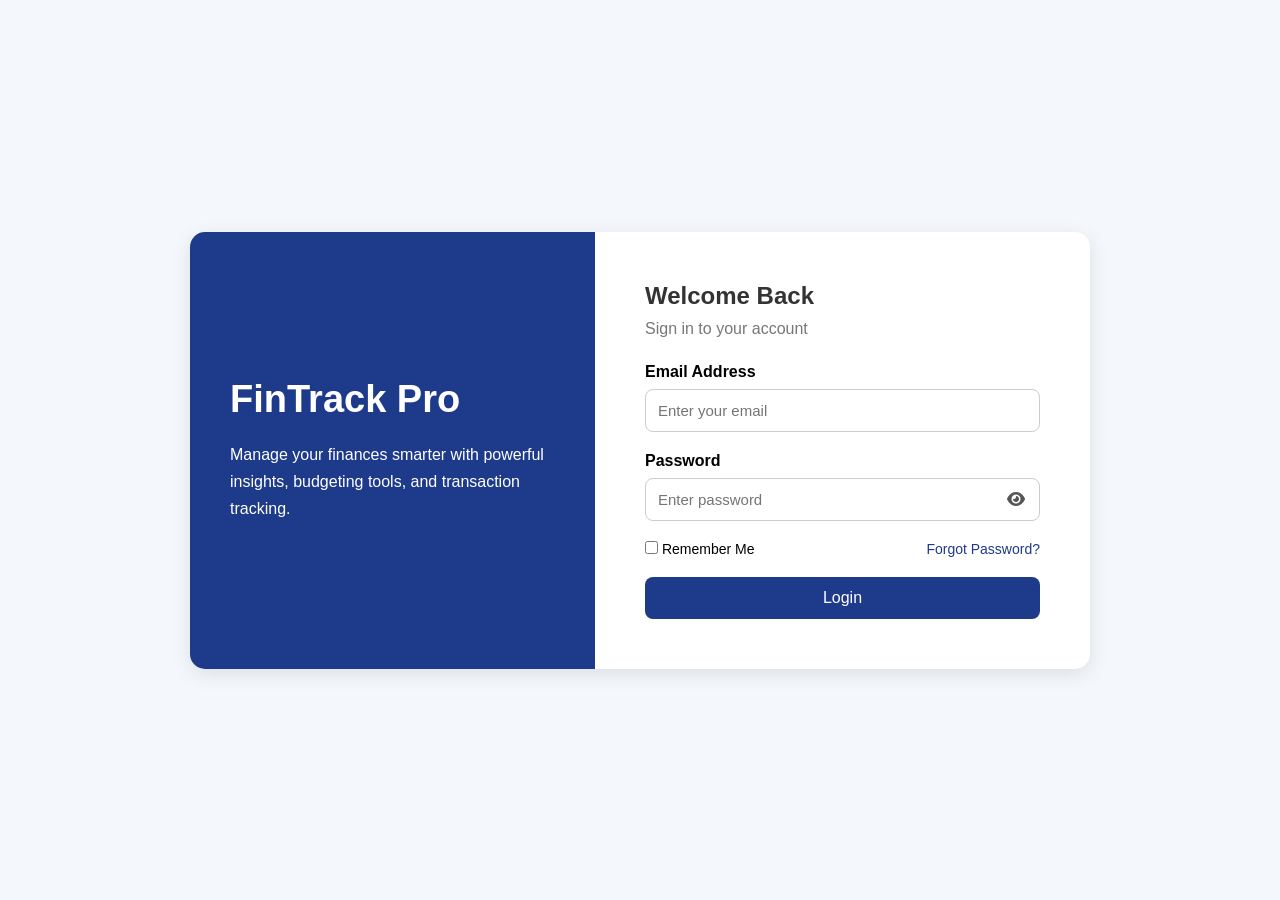
==== index.html @ 0fbd531f "Initial commit" ====
<!DOCTYPE html>
<html lang="en">
<head>
    <meta charset="UTF-8">
    <meta name="viewport" content="width=device-width, initial-scale=1.0">
    <title>FinTrack Pro - Login</title>

    <link rel="stylesheet" href="style.css">

    <link rel="stylesheet"
          href="https://cdnjs.cloudflare.com/ajax/libs/font-awesome/6.5.1/css/all.min.css">
</head>
<body>

    <div class="container">

        <div class="left-panel">
            <h1>FinTrack Pro</h1>
            <p>
                Manage your finances smarter with powerful insights,
                budgeting tools, and transaction tracking.
            </p>
        </div>

        <div class="login-container">

            <h2>Welcome Back</h2>
            <p class="subtitle">Sign in to your account</p>

            <form id="loginForm">

                <div class="input-group">
                    <label>Email Address</label>
                    <input type="email"
                           id="email"
                           placeholder="Enter your email"
                           required>
                </div>

                <div class="input-group">
                    <label>Password</label>

                    <div class="password-box">
                        <input type="password"
                               id="password"
                               placeholder="Enter password"
                               required>

                        <i class="fa-solid fa-eye" id="togglePassword"></i>
                    </div>
                </div>

                <div class="options">

                    <label>
                        <input type="checkbox">
                        Remember Me
                    </label>

                    <a href="forgot-password.html">Forgot Password?</a>

                </div>

                <button type="submit" class="login-btn">
                    Login
                </button>

            </form>

        </div>

    </div>

    <script src="script.js"></script>

</body>
</html>
---- style.css ----
*{
    margin:0;
    padding:0;
    box-sizing:border-box;
    font-family:Arial, Helvetica, sans-serif;
}

body{
    background:#f4f7fc;
    min-height:100vh;
    display:flex;
    justify-content:center;
    align-items:center;
}

.container{
    width:900px;
    max-width:95%;
    display:flex;
    background:white;
    border-radius:15px;
    overflow:hidden;
    box-shadow:0 5px 20px rgba(0,0,0,0.1);
}

.left-panel{
    width:45%;
    background:#1e3a8a;
    color:white;
    padding:60px 40px;
    display:flex;
    flex-direction:column;
    justify-content:center;
}

.left-panel h1{
    font-size:38px;
    margin-bottom:20px;
}

.left-panel p{
    line-height:1.7;
}

.login-container{
    width:55%;
    padding:50px;
}

.login-container h2{
    margin-bottom:10px;
    color:#333;
}

.subtitle{
    color:#777;
    margin-bottom:25px;
}

.input-group{
    margin-bottom:20px;
}

.input-group label{
    display:block;
    margin-bottom:8px;
    font-weight:600;
}

.input-group input{
    width:100%;
    padding:12px;
    border:1px solid #ccc;
    border-radius:8px;
    font-size:15px;
}

.password-box{
    position:relative;
}

.password-box i{
    position:absolute;
    right:15px;
    top:50%;
    transform:translateY(-50%);
    cursor:pointer;
    color:#555;
}

.options{
    display:flex;
    justify-content:space-between;
    margin-bottom:20px;
    font-size:14px;
}

.options a{
    text-decoration:none;
    color:#1e3a8a;
}

.login-btn{
    width:100%;
    padding:12px;
    border:none;
    border-radius:8px;
    background:#1e3a8a;
    color:white;
    font-size:16px;
    cursor:pointer;
    transition:0.3s;
}

.login-btn:hover{
    background:#152c6b;
}

@media(max-width:768px){

    .container{
        flex-direction:column;
    }

    .left-panel,
    .login-container{
        width:100%;
    }
}
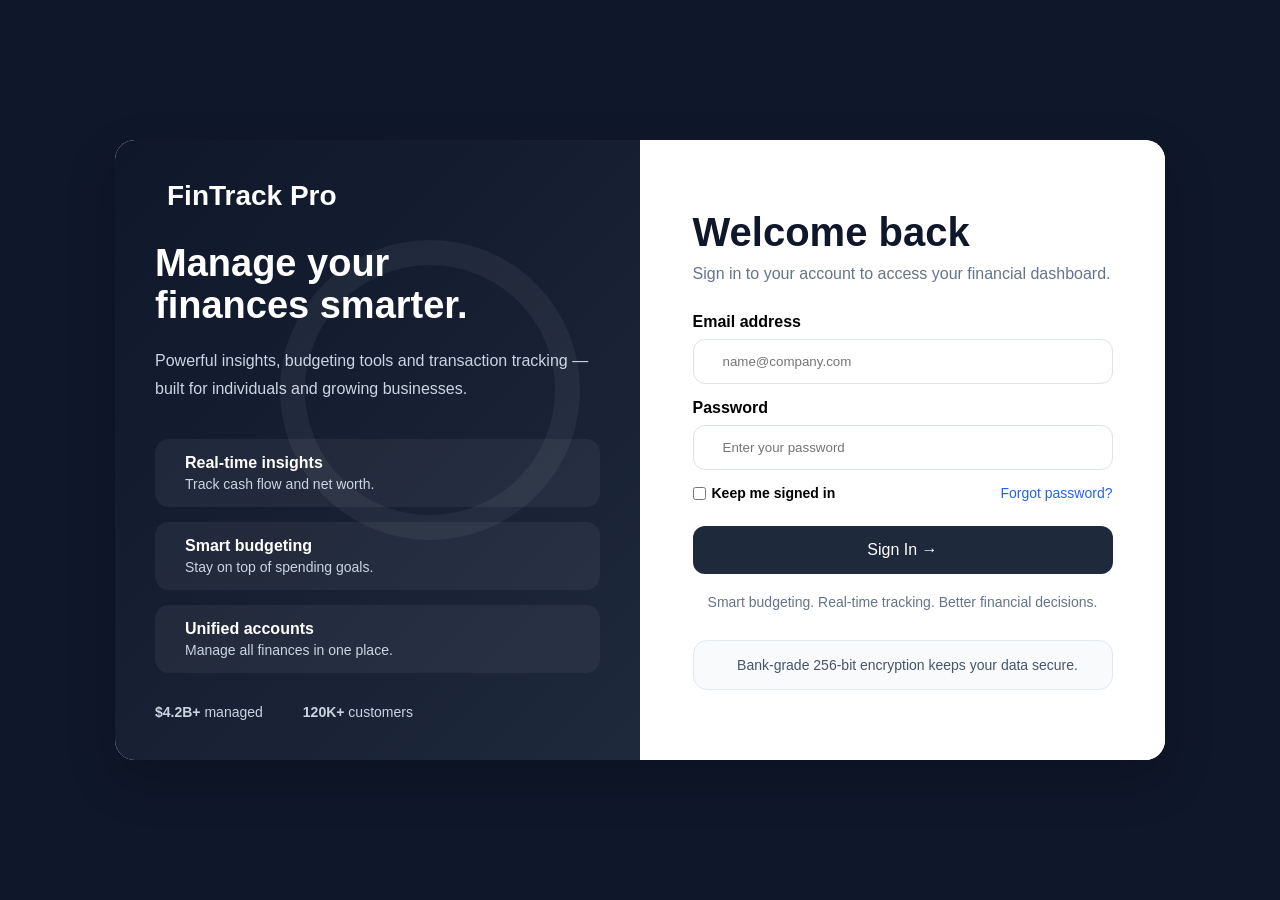
==== commit b9ce6f0e: "Theme Updated" ====
--- a/index.html
+++ b/index.html
@@ -1,77 +1,136 @@
-<!DOCTYPE html>
-<html lang="en">
-<head>
-    <meta charset="UTF-8">
-    <meta name="viewport" content="width=device-width, initial-scale=1.0">
-    <title>FinTrack Pro - Login</title>
-
-    <link rel="stylesheet" href="style.css">
-
-    <link rel="stylesheet"
-          href="https://cdnjs.cloudflare.com/ajax/libs/font-awesome/6.5.1/css/all.min.css">
-</head>
 <body>
 
-    <div class="container">
+<link rel="stylesheet" href="style.css">
+<div class="container">
 
-        <div class="left-panel">
-            <h1>FinTrack Pro</h1>
-            <p>
-                Manage your finances smarter with powerful insights,
-                budgeting tools, and transaction tracking.
-            </p>
+    <!-- LEFT PANEL -->
+    <div class="left-panel">
+
+        <div class="logo">
+            <i class="fa-solid fa-chart-line"></i>
+            <span>FinTrack Pro</span>
         </div>
 
-        <div class="login-container">
+        <div class="hero-content">
 
-            <h2>Welcome Back</h2>
-            <p class="subtitle">Sign in to your account</p>
+            <h1>Manage your<br>finances smarter.</h1>
+
+            <p>
+                Powerful insights, budgeting tools and transaction
+                tracking — built for individuals and growing businesses.
+            </p>
+
+            <div class="features">
+
+                <div class="feature-card">
+                    <i class="fa-solid fa-chart-line"></i>
+                    <div>
+                        <h4>Real-time insights</h4>
+                        <span>Track cash flow and net worth.</span>
+                    </div>
+                </div>
+
+                <div class="feature-card">
+                    <i class="fa-solid fa-wallet"></i>
+                    <div>
+                        <h4>Smart budgeting</h4>
+                        <span>Stay on top of spending goals.</span>
+                    </div>
+                </div>
+
+                <div class="feature-card">
+                    <i class="fa-solid fa-building-columns"></i>
+                    <div>
+                        <h4>Unified accounts</h4>
+                        <span>Manage all finances in one place.</span>
+                    </div>
+                </div>
+
+            </div>
+
+        </div>
+
+        <div class="stats">
+            <span><strong>$4.2B+</strong> managed</span>
+            <span><strong>120K+</strong> customers</span>
+        </div>
+
+    </div>
+
+    <!-- RIGHT PANEL -->
+    <div class="login-container">
+
+        <div class="login-box">
+
+            <h2>Welcome back</h2>
+
+            <p class="subtitle">
+                Sign in to your account to access your financial dashboard.
+            </p>
 
             <form id="loginForm">
 
-                <div class="input-group">
-                    <label>Email Address</label>
-                    <input type="email"
-                           id="email"
-                           placeholder="Enter your email"
-                           required>
+                <label>Email address</label>
+
+                <div class="input-box">
+                    <i class="fa-regular fa-envelope"></i>
+                    <input
+                        type="email"
+                        id="email"
+                        placeholder="name@company.com"
+                        required>
                 </div>
 
-                <div class="input-group">
-                    <label>Password</label>
+                <label>Password</label>
 
-                    <div class="password-box">
-                        <input type="password"
-                               id="password"
-                               placeholder="Enter password"
-                               required>
+                <div class="input-box">
+                    <i class="fa-solid fa-lock"></i>
 
-                        <i class="fa-solid fa-eye" id="togglePassword"></i>
-                    </div>
+                    <input
+                        type="password"
+                        id="password"
+                        placeholder="Enter your password"
+                        required>
+
+                    <i
+                        class="fa-solid fa-eye eye-icon"
+                        id="togglePassword"></i>
                 </div>
 
                 <div class="options">
 
                     <label>
                         <input type="checkbox">
-                        Remember Me
+                        Keep me signed in
                     </label>
 
-                    <a href="forgot-password.html">Forgot Password?</a>
+                    <a href="forgot-password.html">
+                        Forgot password?
+                    </a>
 
                 </div>
 
                 <button type="submit" class="login-btn">
-                    Login
+                    Sign In →
                 </button>
 
             </form>
+
+            <div class="signup-link">
+    Smart budgeting. Real-time tracking. Better financial decisions.
+</div>
+
+            <div class="security">
+                <i class="fa-solid fa-shield-halved"></i>
+                Bank-grade 256-bit encryption keeps your data secure.
+            </div>
 
         </div>
 
     </div>
 
-    <script src="script.js"></script>
+</div>
 
-</body>
-</html>+<script src="script.js"></script>
+
+</body>
--- a/style.css
+++ b/style.css
@@ -2,110 +2,193 @@
     margin:0;
     padding:0;
     box-sizing:border-box;
-    font-family:Arial, Helvetica, sans-serif;
+    font-family:'Segoe UI',sans-serif;
 }
 
 body{
-    background:#f4f7fc;
+    background:#0f172a;
     min-height:100vh;
     display:flex;
     justify-content:center;
     align-items:center;
+    padding:20px;
 }
 
 .container{
-    width:900px;
-    max-width:95%;
-    display:flex;
+    width:1050px;
+    min-height:620px;
     background:white;
-    border-radius:15px;
+    border-radius:20px;
     overflow:hidden;
-    box-shadow:0 5px 20px rgba(0,0,0,0.1);
-}
+    display:flex;
+    box-shadow:0 20px 50px rgba(0,0,0,0.2);
+}
+
+/* LEFT PANEL */
 
 .left-panel{
-    width:45%;
-    background:#1e3a8a;
+    width:50%;
+    background:linear-gradient(135deg,#0f172a,#1e293b);
     color:white;
-    padding:60px 40px;
+    padding:40px;
     display:flex;
     flex-direction:column;
+    justify-content:space-between;
+    position:relative;
+}
+
+.left-panel::before{
+    content:"";
+    position:absolute;
+    width:250px;
+    height:250px;
+    border-radius:50%;
+    border:25px solid rgba(255,255,255,0.05);
+    right:60px;
+    top:100px;
+}
+
+.logo{
+    display:flex;
+    align-items:center;
+    gap:12px;
+    font-weight:700;
+    font-size:28px;
+}
+
+.logo i{
+    color:#34d399;
+    font-size:22px;
+}
+
+.hero-content h1{
+    font-size:38px;
+    line-height:1.1;
+    margin-bottom:20px;
+}
+
+.hero-content p{
+    color:#cbd5e1;
+    line-height:1.8;
+    margin-bottom:35px;
+}
+
+.features{
+    display:flex;
+    flex-direction:column;
+    gap:15px;
+}
+
+.feature-card{
+    display:flex;
+    gap:15px;
+    align-items:flex-start;
+    background:rgba(255,255,255,0.05);
+    padding:15px;
+    border-radius:14px;
+}
+
+.feature-card i{
+    color:#34d399;
+    font-size:18px;
+    margin-top:4px;
+}
+
+.feature-card h4{
+    margin-bottom:4px;
+}
+
+.feature-card span{
+    color:#cbd5e1;
+    font-size:14px;
+}
+
+.stats{
+    display:flex;
+    gap:40px;
+    color:#cbd5e1;
+    font-size:14px;
+}
+
+/* RIGHT PANEL */
+
+.login-container{
+    width:50%;
+    display:flex;
     justify-content:center;
-}
-
-.left-panel h1{
-    font-size:38px;
-    margin-bottom:20px;
-}
-
-.left-panel p{
-    line-height:1.7;
-}
-
-.login-container{
-    width:55%;
-    padding:50px;
-}
-
-.login-container h2{
+    align-items:center;
+    background:white;
+}
+
+.login-box{
+    width:80%;
+}
+
+.login-box h2{
+    font-size:40px;
+    color:#0f172a;
     margin-bottom:10px;
-    color:#333;
 }
 
 .subtitle{
-    color:#777;
-    margin-bottom:25px;
-}
-
-.input-group{
-    margin-bottom:20px;
-}
-
-.input-group label{
+    color:#64748b;
+    margin-bottom:30px;
+}
+
+.login-box label{
     display:block;
+    font-weight:600;
     margin-bottom:8px;
-    font-weight:600;
-}
-
-.input-group input{
+    margin-top:15px;
+}
+
+.input-box{
+    display:flex;
+    align-items:center;
+    border:1px solid #dbe3ec;
+    border-radius:12px;
+    padding:0 15px;
+}
+
+.input-box input{
     width:100%;
-    padding:12px;
-    border:1px solid #ccc;
-    border-radius:8px;
-    font-size:15px;
-}
-
-.password-box{
-    position:relative;
-}
-
-.password-box i{
-    position:absolute;
-    right:15px;
-    top:50%;
-    transform:translateY(-50%);
+    border:none;
+    outline:none;
+    padding:14px;
+}
+
+.eye-icon{
     cursor:pointer;
-    color:#555;
 }
 
 .options{
+    margin-top:15px;
     display:flex;
     justify-content:space-between;
-    margin-bottom:20px;
-    font-size:14px;
+    align-items:center;
+    font-size:14px;
+}
+
+.options label{
+    display:flex;
+    align-items:center;
+    gap:6px;
+    margin:0;
 }
 
 .options a{
     text-decoration:none;
-    color:#1e3a8a;
+    color:#2563eb;
+    font-weight:500;
 }
 
 .login-btn{
     width:100%;
-    padding:12px;
+    margin-top:25px;
+    padding:15px;
     border:none;
-    border-radius:8px;
-    background:#1e3a8a;
+    border-radius:12px;
+    background:#1e293b;
     color:white;
     font-size:16px;
     cursor:pointer;
@@ -113,10 +196,45 @@
 }
 
 .login-btn:hover{
-    background:#152c6b;
-}
-
-@media(max-width:768px){
+    background:#0f172a;
+}
+
+.signup-link{
+    text-align:center;
+    margin-top:20px;
+    color:#64748b;
+    font-size:14px;
+    font-weight:500;
+}
+
+.signup-link a{
+    color:#2563eb;
+    text-decoration:none;
+    font-weight:600;
+}
+
+.security{
+    margin-top:30px;
+    padding:16px;
+    border-radius:14px;
+    background:#f8fafc;
+    border:1px solid #e2e8f0;
+    text-align:center;
+    color:#475569;
+    font-size:14px;
+    font-weight:500;
+    display:flex;
+    align-items:center;
+    justify-content:center;
+    gap:10px;
+}
+
+.security i{
+    color:#10b981;
+    font-size:18px;
+}
+
+@media(max-width:900px){
 
     .container{
         flex-direction:column;
@@ -126,4 +244,8 @@
     .login-container{
         width:100%;
     }
-}
+
+    .hero-content h1{
+        font-size:42px;
+    }
+}
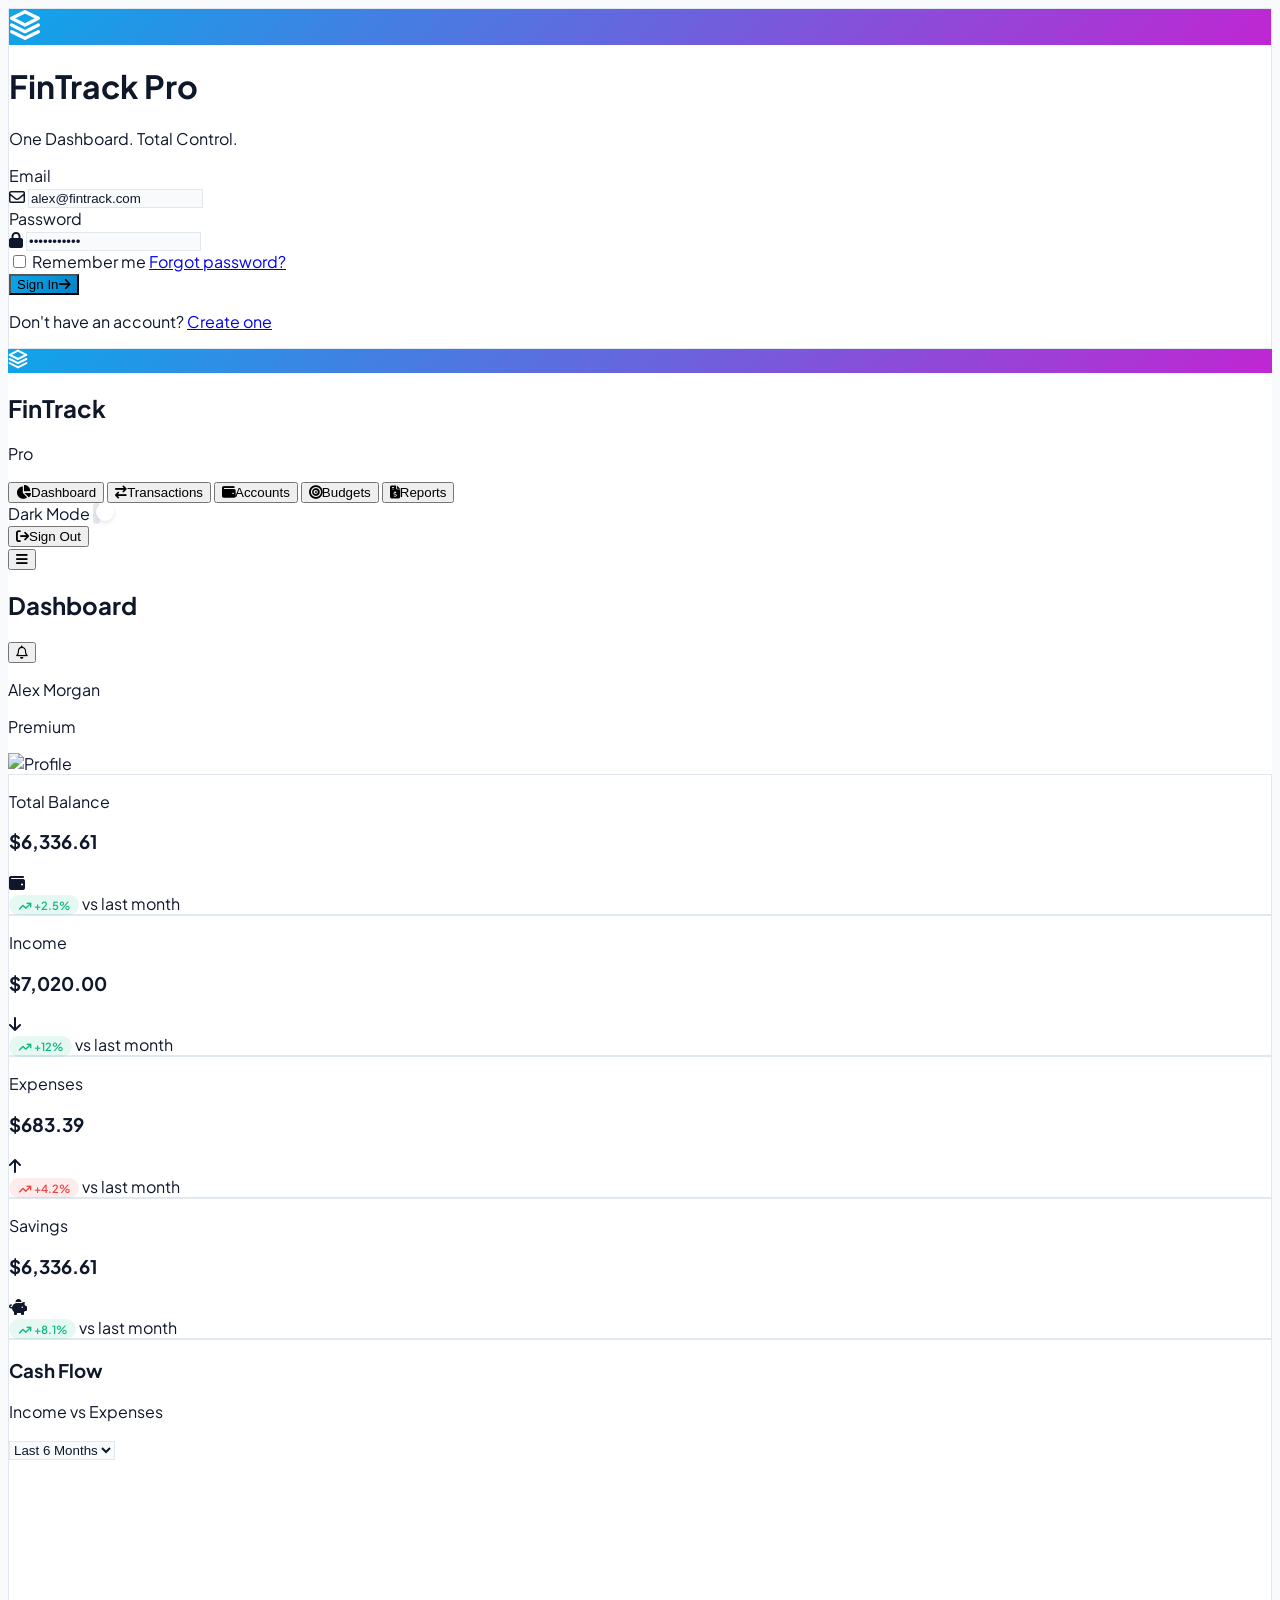
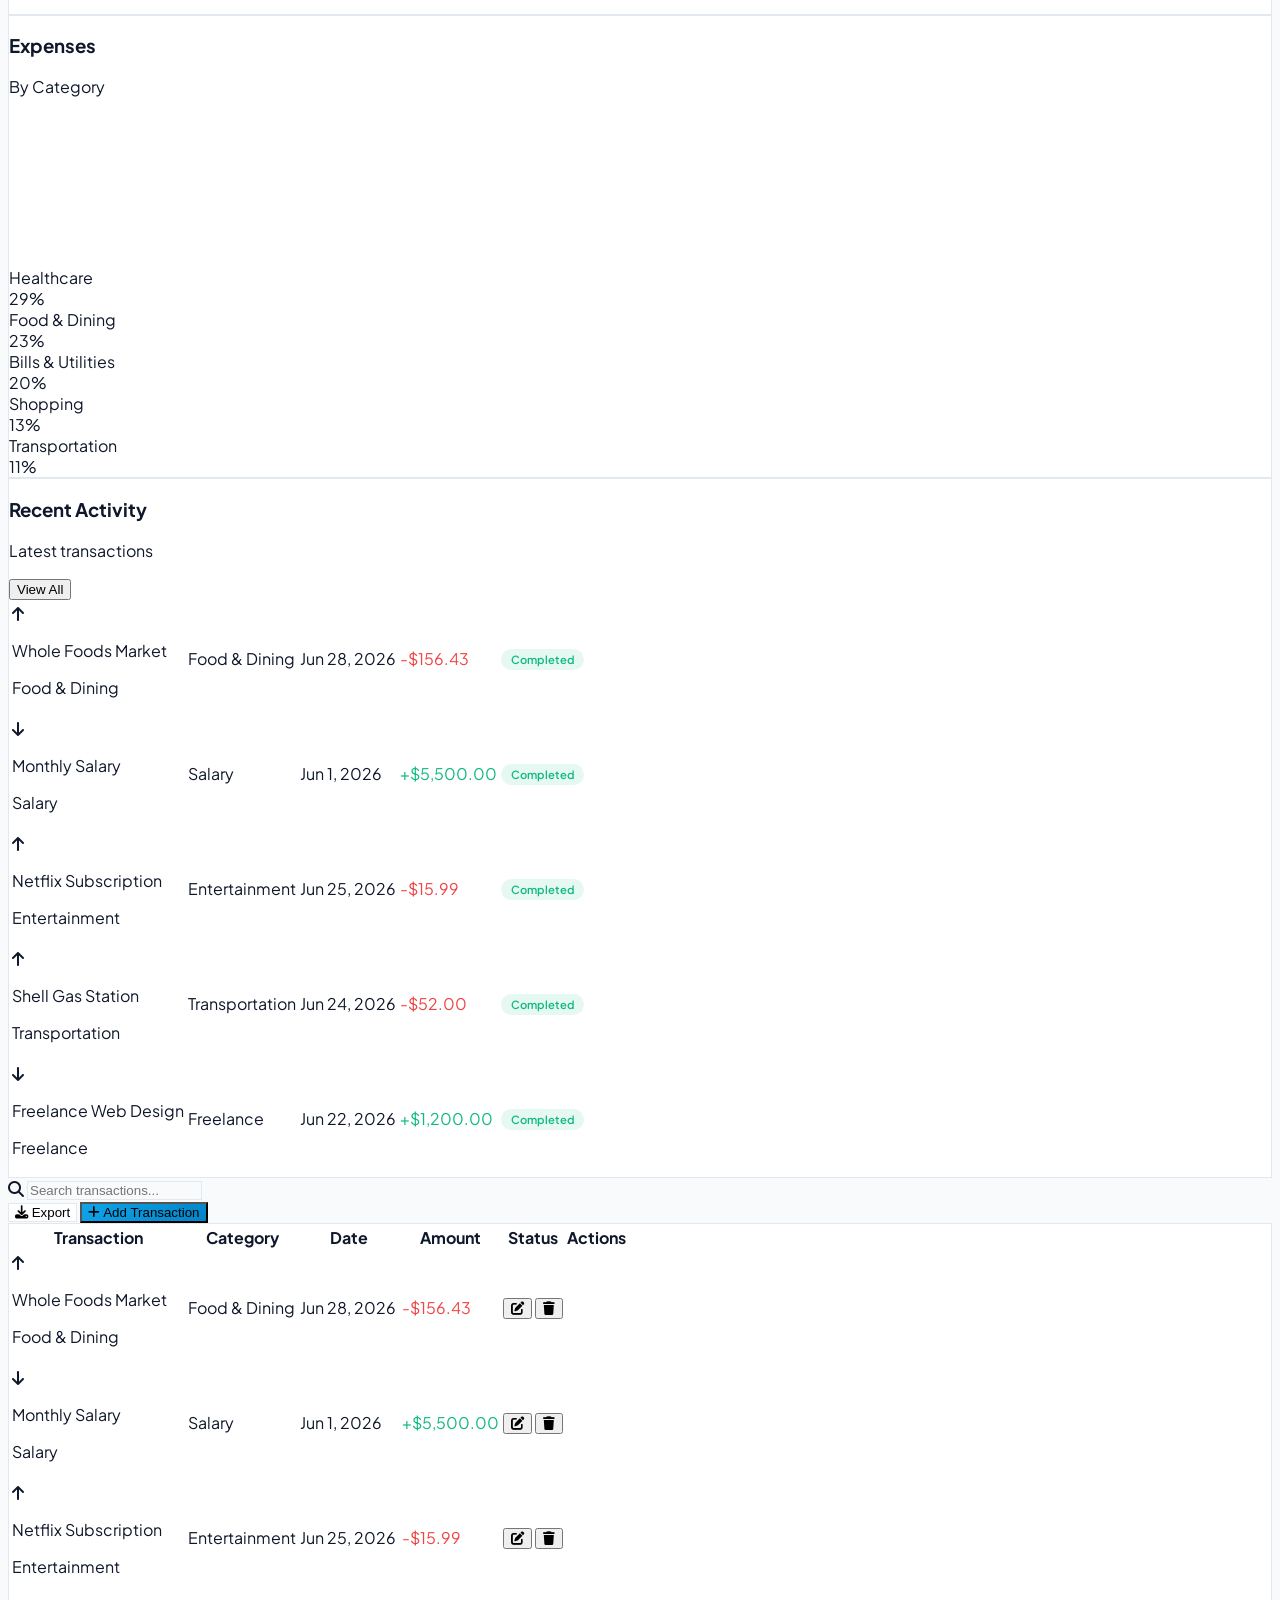
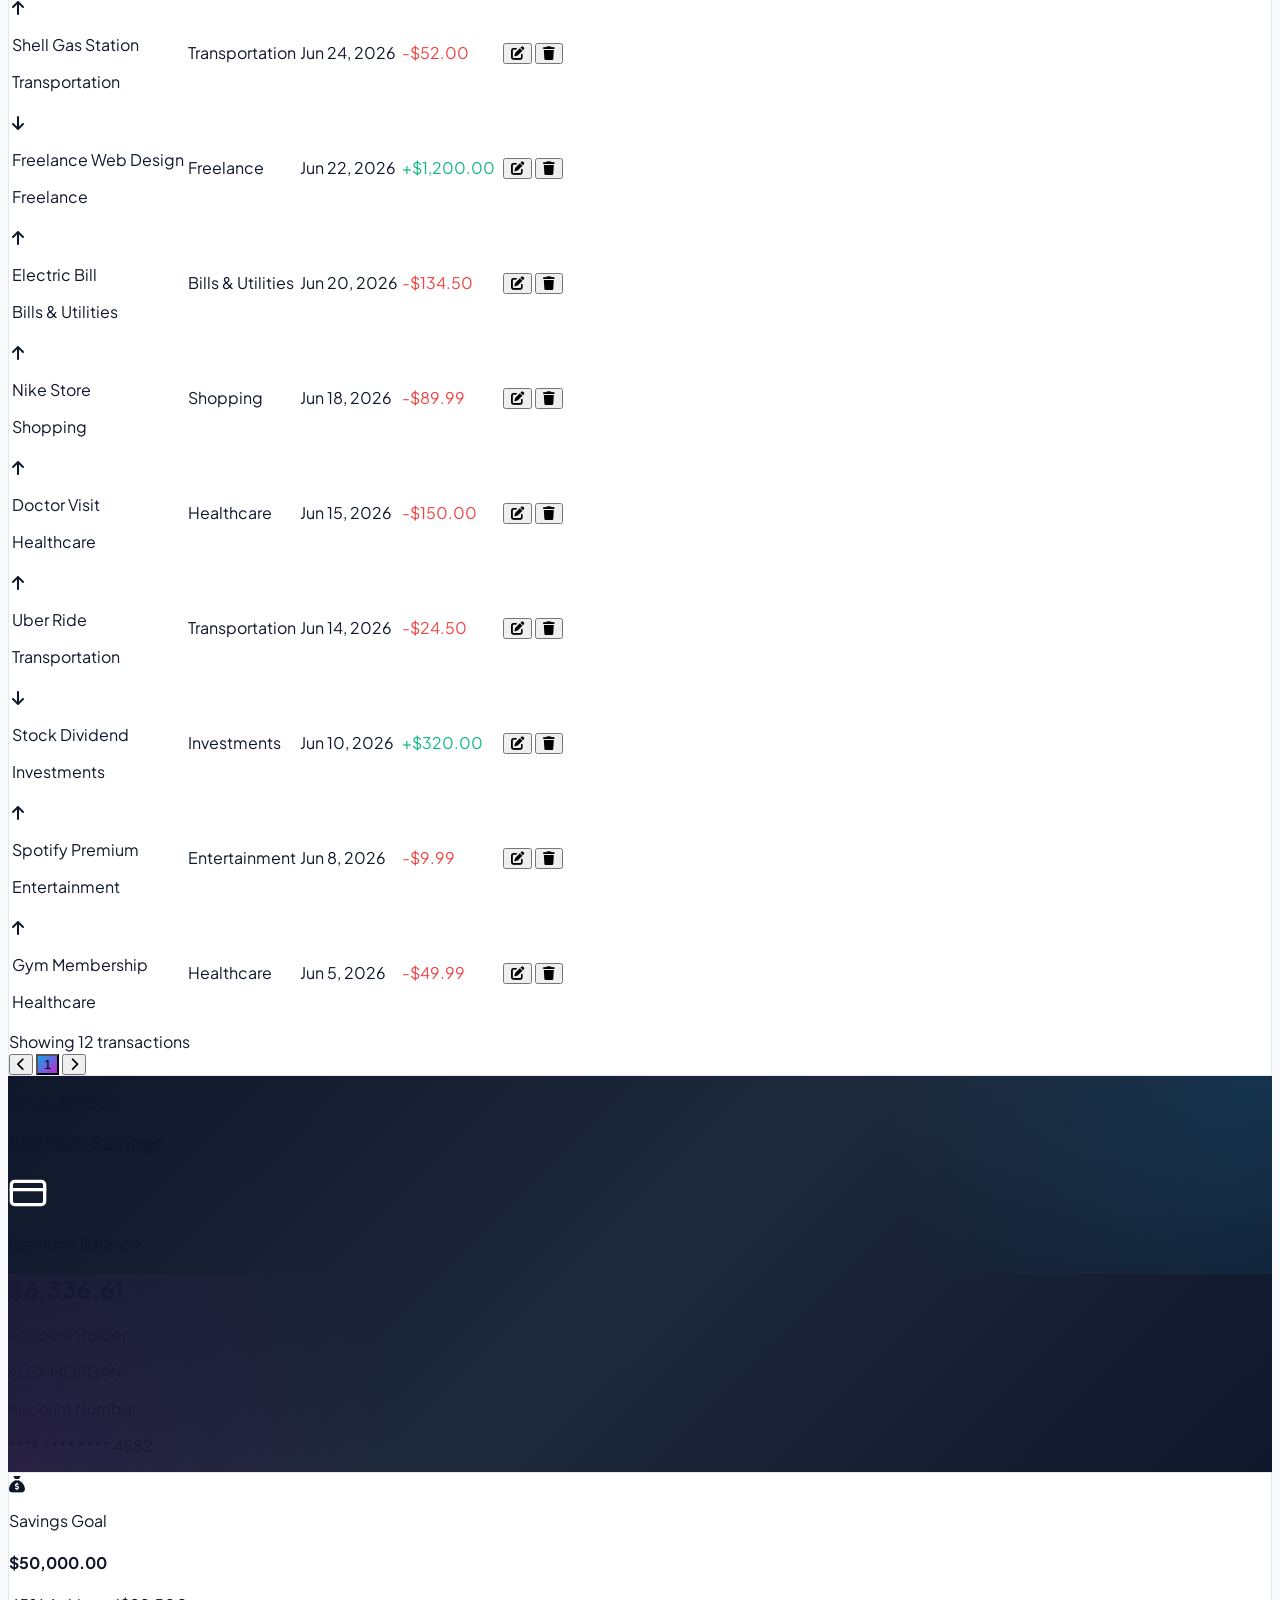
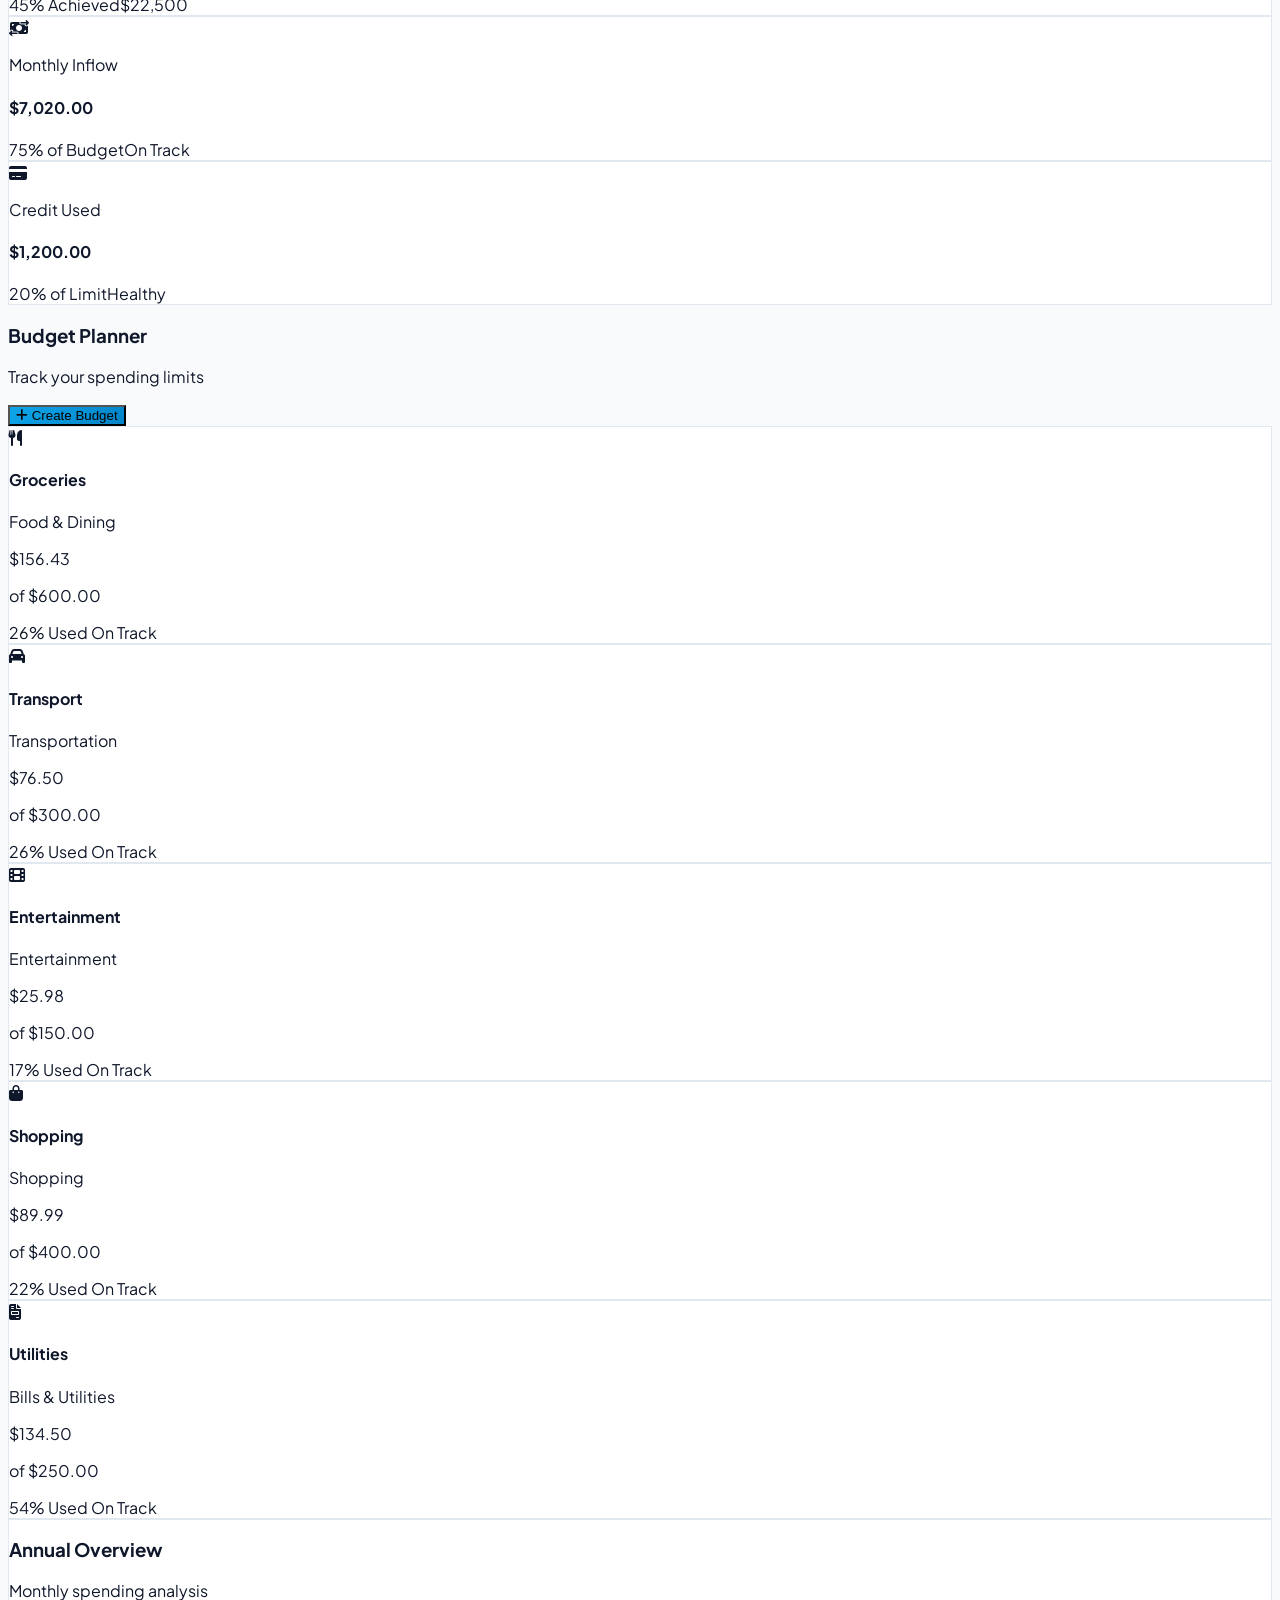
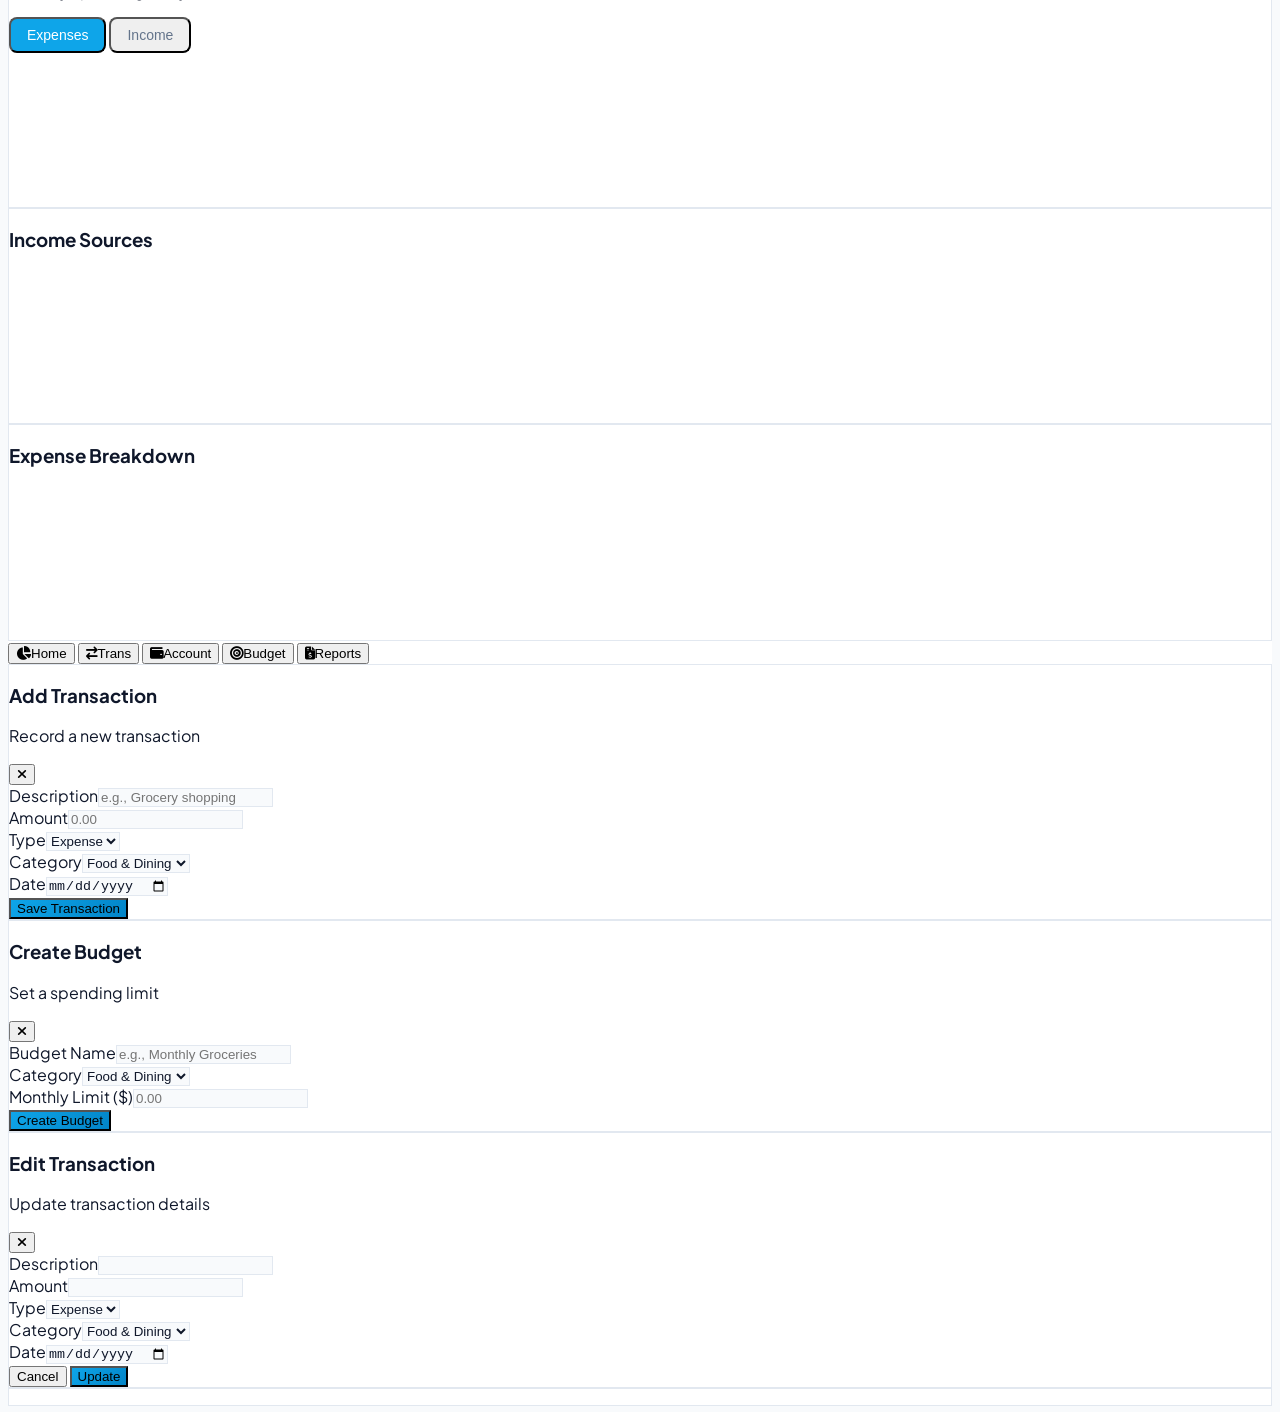
==== commit 0c2e9058: "Removed old files and added updated project file" ====
--- a/index.html
+++ b/index.html
@@ -1,136 +1,1225 @@
-<body>
-
-<link rel="stylesheet" href="style.css">
-<div class="container">
-
-    <!-- LEFT PANEL -->
-    <div class="left-panel">
-
-        <div class="logo">
-            <i class="fa-solid fa-chart-line"></i>
-            <span>FinTrack Pro</span>
+<!DOCTYPE html>
+<html lang="en">
+<head>
+<meta charset="UTF-8">
+<meta name="viewport" content="width=device-width, initial-scale=1.0">
+<title>FinTrack Pro | Premium Finance Experience</title>
+<script src="https://cdn.tailwindcss.com"></script>
+<script src="https://cdn.jsdelivr.net/npm/chart.js"></script>
+<link rel="stylesheet" href="https://cdnjs.cloudflare.com/ajax/libs/font-awesome/6.4.0/css/all.min.css">
+<link href="https://fonts.googleapis.com/css2?family=Plus+Jakarta+Sans:wght@300;400;500;600;700;800&family=Space+Grotesk:wght@400;500;600;700&display=swap" rel="stylesheet">
+<script>
+tailwind.config = {
+    theme: {
+        extend: {
+            fontFamily: {
+                sans: ['Plus Jakarta Sans', 'sans-serif'],
+                display: ['Space Grotesk', 'sans-serif'],
+            },
+            colors: {
+                primary: {
+                    50: '#f0f9ff', 100: '#e0f2fe', 200: '#bae6fd', 300: '#7dd3fc',
+                    400: '#38bdf8', 500: '#0ea5e9', 600: '#0284c7', 700: '#0369a1',
+                    800: '#075985', 900: '#0c4a6e',
+                },
+                accent: {
+                    50: '#fdf4ff', 100: '#fae8ff', 200: '#f0abfc', 300: '#e879f9',
+                    400: '#d946ef', 500: '#c026d3', 600: '#a21caf', 700: '#86198f',
+                },
+            }
+        }
+    }
+}
+</script>
+<style>
+:root {
+    --bg-primary: #f8fafc; --bg-card: #ffffff; --text-primary: #0f172a;
+    --text-secondary: #64748b; --border-color: #e2e8f0;
+    --accent: #0ea5e9; --accent-glow: rgba(14, 165, 233, 0.15);
+    --success: #10b981; --danger: #ef4444; --warning: #f59e0b;
+}
+.dark {
+    --bg-primary: #0f172a; --bg-card: #1e293b; --text-primary: #f8fafc;
+    --text-secondary: #94a3b8; --border-color: #334155;
+    --accent: #38bdf8; --accent-glow: rgba(56, 189, 248, 0.15);
+    --success: #34d399; --danger: #f87171; --warning: #fbbf24;
+}
+body { background-color: var(--bg-primary); color: var(--text-primary); font-family: 'Plus Jakarta Sans', sans-serif; transition: background-color 0.3s, color 0.3s; }
+.card { background-color: var(--bg-card); border: 1px solid var(--border-color); transition: all 0.3s ease; }
+.card:hover { box-shadow: 0 4px 20px -4px rgba(0,0,0,0.1); transform: translateY(-2px); }
+.dark .card:hover { box-shadow: 0 4px 20px -4px rgba(0,0,0,0.3); }
+.gradient-text { background: linear-gradient(135deg, #0ea5e9 0%, #c026d3 100%); -webkit-background-clip: text; -webkit-text-fill-color: transparent; background-clip: text; }
+.gradient-bg { background: linear-gradient(135deg, #0ea5e9 0%, #c026d3 100%); }
+.nav-item { position: relative; transition: all 0.2s ease; }
+.nav-item::before { content: ''; position: absolute; left: 0; top: 50%; transform: translateY(-50%); width: 3px; height: 0; background: linear-gradient(180deg, #0ea5e9, #c026d3); border-radius: 0 4px 4px 0; transition: height 0.3s ease; }
+.nav-item.active::before { height: 70%; }
+.nav-item.active { background: linear-gradient(90deg, rgba(14, 165, 233, 0.08), transparent); color: var(--accent); }
+.dark .nav-item.active { background: linear-gradient(90deg, rgba(56, 189, 248, 0.08), transparent); }
+.btn-primary { background: linear-gradient(135deg, #0ea5e9 0%, #0284c7 100%); transition: all 0.3s ease; position: relative; overflow: hidden; }
+.btn-primary::after { content: ''; position: absolute; inset: 0; background: linear-gradient(135deg, transparent 0%, rgba(255,255,255,0.2) 100%); opacity: 0; transition: opacity 0.3s ease; }
+.btn-primary:hover::after { opacity: 1; }
+.btn-primary:hover { transform: translateY(-1px); box-shadow: 0 8px 25px -4px rgba(14, 165, 233, 0.4); }
+.btn-primary:active { transform: translateY(0); }
+.bank-card { background: linear-gradient(135deg, #0f172a 0%, #1e293b 50%, #0f172a 100%); position: relative; overflow: hidden; }
+.bank-card::before { content: ''; position: absolute; top: -50%; right: -50%; width: 100%; height: 100%; background: radial-gradient(circle, rgba(14, 165, 233, 0.15) 0%, transparent 60%); }
+.bank-card::after { content: ''; position: absolute; bottom: -50%; left: -50%; width: 100%; height: 100%; background: radial-gradient(circle, rgba(192, 38, 211, 0.1) 0%, transparent 60%); }
+.bank-card-shine { position: absolute; top: 0; left: -100%; width: 50%; height: 100%; background: linear-gradient(90deg, transparent, rgba(255,255,255,0.05), transparent); animation: cardShine 4s infinite; }
+@keyframes cardShine { 0% { left: -100%; } 50%, 100% { left: 200%; } }
+.input-field { background: var(--bg-primary); border: 1px solid var(--border-color); color: var(--text-primary); transition: all 0.2s ease; }
+.input-field:focus { border-color: var(--accent); box-shadow: 0 0 0 3px var(--accent-glow); outline: none; }
+.toggle-switch { position: relative; width: 44px; height: 24px; }
+.toggle-switch input { opacity: 0; width: 0; height: 0; }
+.toggle-slider { position: absolute; cursor: pointer; top: 0; left: 0; right: 0; bottom: 0; background: #e2e8f0; transition: 0.3s; border-radius: 24px; }
+.toggle-slider::before { position: absolute; content: ""; height: 18px; width: 18px; left: 3px; bottom: 3px; background: white; transition: 0.3s; border-radius: 50%; box-shadow: 0 2px 4px rgba(0,0,0,0.1); }
+input:checked + .toggle-slider { background: linear-gradient(135deg, #0ea5e9, #c026d3); }
+input:checked + .toggle-slider::before { transform: translateX(20px); }
+.dark input:not(:checked) + .toggle-slider { background: #475569; }
+.badge { font-size: 0.7rem; padding: 0.2rem 0.6rem; border-radius: 9999px; font-weight: 600; }
+.badge-success { background: rgba(16, 185, 129, 0.1); color: #10b981; }
+.dark .badge-success { background: rgba(52, 211, 153, 0.1); color: #34d399; }
+.badge-warning { background: rgba(245, 158, 11, 0.1); color: #f59e0b; }
+.dark .badge-warning { background: rgba(251, 191, 36, 0.1); color: #fbbf24; }
+.badge-danger { background: rgba(239, 68, 68, 0.1); color: #ef4444; }
+.dark .badge-danger { background: rgba(248, 113, 113, 0.1); color: #f87171; }
+.progress-bar { background: linear-gradient(90deg, #0ea5e9, #c026d3); transition: width 1s ease; }
+.transaction-row { transition: all 0.2s ease; }
+.transaction-row:hover { background: linear-gradient(90deg, rgba(14, 165, 233, 0.03), transparent); }
+.page-transition { animation: pageEnter 0.4s cubic-bezier(0.16, 1, 0.3, 1); }
+@keyframes pageEnter { from { opacity: 0; transform: translateY(20px) scale(0.98); } to { opacity: 1; transform: translateY(0) scale(1); } }
+::-webkit-scrollbar { width: 6px; height: 6px; }
+::-webkit-scrollbar-track { background: transparent; }
+::-webkit-scrollbar-thumb { background: #cbd5e1; border-radius: 3px; }
+.dark ::-webkit-scrollbar-thumb { background: #475569; }
+::-webkit-scrollbar-thumb:hover { background: #94a3b8; }
+.amount-positive { color: var(--success); }
+.amount-negative { color: var(--danger); }
+.tab-btn { padding: 0.5rem 1rem; border-radius: 0.5rem; font-size: 0.875rem; font-weight: 500; transition: all 0.2s ease; color: var(--text-secondary); }
+.tab-btn.active { background: var(--accent); color: white; }
+.tab-btn:hover:not(.active) { background: var(--accent-glow); color: var(--accent); }
+</style>
+</head>
+<body class="min-h-screen antialiased">
+<!-- LOGIN VIEW -->
+<div id="view-login" class="fixed inset-0 z-50 flex items-center justify-center p-4" style="background: linear-gradient(135deg, #f0f9ff 0%, #faf5ff 50%, #fdf2f8 100%);">
+    <div class="dark:hidden absolute inset-0 overflow-hidden pointer-events-none">
+        <div class="absolute top-20 left-20 w-72 h-72 bg-primary-200 rounded-full mix-blend-multiply filter blur-3xl opacity-30 animate-pulse"></div>
+        <div class="absolute top-40 right-20 w-72 h-72 bg-accent-200 rounded-full mix-blend-multiply filter blur-3xl opacity-30 animate-pulse" style="animation-delay: 1s;"></div>
+        <div class="absolute bottom-20 left-1/2 w-72 h-72 bg-rose-200 rounded-full mix-blend-multiply filter blur-3xl opacity-30 animate-pulse" style="animation-delay: 2s;"></div>
+    </div>
+    <div class="card w-full max-w-md rounded-3xl shadow-2xl p-8 relative z-10">
+        <div class="text-center mb-8">
+            <div class="w-16 h-16 mx-auto mb-4 rounded-2xl gradient-bg flex items-center justify-center shadow-lg shadow-primary-500/30">
+                <svg width="32" height="32" viewBox="0 0 24 24" fill="none" stroke="white" stroke-width="2.5" stroke-linecap="round" stroke-linejoin="round"><path d="M12 2L2 7l10 5 10-5-10-5z"/><path d="M2 17l10 5 10-5"/><path d="M2 12l10 5 10-5"/></svg>
+            </div>
+            <h1 class="text-2xl font-display font-bold text-slate-900 dark:text-white">FinTrack Pro</h1>
+            <p class="text-sm text-slate-500 dark:text-slate-400 mt-1">One Dashboard. Total Control.</p>
         </div>
-
-        <div class="hero-content">
-
-            <h1>Manage your<br>finances smarter.</h1>
-
-            <p>
-                Powerful insights, budgeting tools and transaction
-                tracking — built for individuals and growing businesses.
-            </p>
-
-            <div class="features">
-
-                <div class="feature-card">
-                    <i class="fa-solid fa-chart-line"></i>
+        <form id="login-form" class="space-y-5">
+            <div>
+                <label class="block text-sm font-semibold text-slate-700 dark:text-slate-300 mb-2">Email</label>
+                <div class="relative">
+                    <i class="fa-regular fa-envelope absolute left-4 top-1/2 -translate-y-1/2 text-slate-400"></i>
+                    <input type="email" id="login-email" value="alex@fintrack.com" class="input-field w-full pl-12 pr-4 py-3.5 rounded-xl text-sm" placeholder="Enter your email" required>
+                </div>
+            </div>
+            <div>
+                <label class="block text-sm font-semibold text-slate-700 dark:text-slate-300 mb-2">Password</label>
+                <div class="relative">
+                    <i class="fa-solid fa-lock absolute left-4 top-1/2 -translate-y-1/2 text-slate-400"></i>
+                    <input type="password" id="login-password" value="password123" class="input-field w-full pl-12 pr-4 py-3.5 rounded-xl text-sm" placeholder="Enter your password" required>
+                </div>
+            </div>
+            <div class="flex items-center justify-between text-sm">
+                <label class="flex items-center gap-2 cursor-pointer">
+                    <input type="checkbox" class="w-4 h-4 rounded border-slate-300 text-primary-600 focus:ring-primary-500">
+                    <span class="text-slate-600 dark:text-slate-400">Remember me</span>
+                </label>
+                <a href="#" class="text-primary-600 hover:text-primary-700 font-medium">Forgot password?</a>
+            </div>
+            <button type="submit" id="login-btn" class="btn-primary w-full py-4 rounded-xl text-white font-semibold text-sm flex items-center justify-center gap-2">
+                <span>Sign In</span><i class="fa-solid fa-arrow-right"></i>
+            </button>
+        </form>
+        <div class="mt-6 text-center">
+            <p class="text-sm text-slate-500 dark:text-slate-400">Don't have an account? <a href="#" class="text-primary-600 font-semibold hover:underline">Create one</a></p>
+        </div>
+    </div>
+</div>
+
+<!-- MAIN APP -->
+<div id="app-container" class="hidden flex h-screen">
+    <!-- Sidebar -->
+    <aside class="hidden lg:flex flex-col w-64 h-full border-r border-slate-200 dark:border-slate-700/50" style="background: var(--bg-card);">
+        <div class="p-6 flex items-center gap-3">
+            <div class="w-10 h-10 rounded-xl gradient-bg flex items-center justify-center shadow-lg shadow-primary-500/20">
+                <svg width="20" height="20" viewBox="0 0 24 24" fill="none" stroke="white" stroke-width="2.5" stroke-linecap="round" stroke-linejoin="round"><path d="M12 2L2 7l10 5 10-5-10-5z"/><path d="M2 17l10 5 10-5"/><path d="M2 12l10 5 10-5"/></svg>
+            </div>
+            <div>
+                <h1 class="font-display font-bold text-lg text-slate-900 dark:text-white leading-tight">FinTrack</h1>
+                <p class="text-[10px] text-slate-400 font-medium tracking-wider uppercase">Pro</p>
+            </div>
+        </div>
+        <nav class="flex-1 px-4 space-y-1">
+            <button onclick="navigateTo('dashboard')" class="nav-item w-full flex items-center gap-3 px-4 py-3 rounded-xl text-sm font-medium text-slate-500 dark:text-slate-400 hover:text-slate-900 dark:hover:text-white transition-all" data-page="dashboard">
+                <i class="fa-solid fa-chart-pie w-5 text-center"></i>Dashboard
+            </button>
+            <button onclick="navigateTo('transactions')" class="nav-item w-full flex items-center gap-3 px-4 py-3 rounded-xl text-sm font-medium text-slate-500 dark:text-slate-400 hover:text-slate-900 dark:hover:text-white transition-all" data-page="transactions">
+                <i class="fa-solid fa-arrow-right-arrow-left w-5 text-center"></i>Transactions
+            </button>
+            <button onclick="navigateTo('accounts')" class="nav-item w-full flex items-center gap-3 px-4 py-3 rounded-xl text-sm font-medium text-slate-500 dark:text-slate-400 hover:text-slate-900 dark:hover:text-white transition-all" data-page="accounts">
+                <i class="fa-solid fa-wallet w-5 text-center"></i>Accounts
+            </button>
+            <button onclick="navigateTo('budgets')" class="nav-item w-full flex items-center gap-3 px-4 py-3 rounded-xl text-sm font-medium text-slate-500 dark:text-slate-400 hover:text-slate-900 dark:hover:text-white transition-all" data-page="budgets">
+                <i class="fa-solid fa-bullseye w-5 text-center"></i>Budgets
+            </button>
+            <button onclick="navigateTo('reports')" class="nav-item w-full flex items-center gap-3 px-4 py-3 rounded-xl text-sm font-medium text-slate-500 dark:text-slate-400 hover:text-slate-900 dark:hover:text-white transition-all" data-page="reports">
+                <i class="fa-solid fa-file-invoice-dollar w-5 text-center"></i>Reports
+            </button>
+        </nav>
+        <div class="p-4 border-t border-slate-200 dark:border-slate-700/50">
+            <div class="flex items-center justify-between px-4 py-3 mb-2">
+                <span class="text-sm font-medium text-slate-600 dark:text-slate-400">Dark Mode</span>
+                <label class="toggle-switch">
+                    <input type="checkbox" id="theme-toggle" onchange="toggleTheme()">
+                    <span class="toggle-slider"></span>
+                </label>
+            </div>
+            <button onclick="logout()" class="w-full flex items-center gap-3 px-4 py-3 rounded-xl text-sm font-medium text-red-500 hover:bg-red-50 dark:hover:bg-red-900/10 transition-colors">
+                <i class="fa-solid fa-arrow-right-from-bracket w-5 text-center"></i>Sign Out
+            </button>
+        </div>
+    </aside>
+
+    <!-- Main Content -->
+    <main class="flex-1 flex flex-col h-full overflow-hidden">
+        <!-- Header -->
+        <header class="h-16 flex items-center justify-between px-6 lg:px-8 border-b border-slate-200 dark:border-slate-700/50 flex-shrink-0" style="background: var(--bg-card);">
+            <div class="flex items-center gap-4">
+                <button onclick="toggleMobileMenu()" class="lg:hidden text-slate-500 hover:text-slate-900 dark:text-slate-400 dark:hover:text-white">
+                    <i class="fa-solid fa-bars text-xl"></i>
+                </button>
+                <h2 id="page-title" class="font-display font-bold text-xl text-slate-900 dark:text-white">Dashboard</h2>
+            </div>
+            <div class="flex items-center gap-4">
+                <button class="relative w-10 h-10 rounded-xl flex items-center justify-center text-slate-500 hover:text-slate-900 dark:text-slate-400 dark:hover:text-white transition-colors hover:bg-slate-100 dark:hover:bg-slate-700/50">
+                    <i class="fa-regular fa-bell text-lg"></i>
+                    <span class="absolute top-2 right-2 w-2 h-2 bg-rose-500 rounded-full"></span>
+                </button>
+                <div class="flex items-center gap-3 pl-4 border-l border-slate-200 dark:border-slate-700/50">
+                    <div class="text-right hidden sm:block">
+                        <p class="text-sm font-semibold text-slate-900 dark:text-white leading-tight">Alex Morgan</p>
+                        <p class="text-xs text-slate-500 dark:text-slate-400">Premium</p>
+                    </div>
+                    <img src="https://ui-avatars.com/api/?name=Alex+Morgan&background=0ea5e9&color=fff&size=128" alt="Profile" class="w-9 h-9 rounded-xl border-2 border-slate-100 dark:border-slate-600">
+                </div>
+            </div>
+        </header>
+
+        <!-- Content Area -->
+        <div class="flex-1 overflow-y-auto p-4 lg:p-8 scroll-smooth pb-24 lg:pb-8">
+
+            <!-- DASHBOARD -->
+            <div id="page-dashboard" class="page-content page-transition max-w-7xl mx-auto space-y-6">
+                <div class="grid grid-cols-1 md:grid-cols-2 xl:grid-cols-4 gap-5">
+                    <div class="card rounded-2xl p-6">
+                        <div class="flex justify-between items-start mb-4">
+                            <div>
+                                <p class="text-xs font-semibold text-slate-500 dark:text-slate-400 uppercase tracking-wider">Total Balance</p>
+                                <h3 class="text-2xl font-display font-bold text-slate-900 dark:text-white mt-1" id="dash-balance">$0.00</h3>
+                            </div>
+                            <div class="w-10 h-10 rounded-xl bg-primary-50 dark:bg-primary-900/20 flex items-center justify-center text-primary-500"><i class="fa-solid fa-wallet"></i></div>
+                        </div>
+                        <div class="flex items-center gap-2 text-sm">
+                            <span class="badge badge-success flex items-center gap-1"><i class="fa-solid fa-arrow-trend-up text-xs"></i> +2.5%</span>
+                            <span class="text-slate-400">vs last month</span>
+                        </div>
+                    </div>
+                    <div class="card rounded-2xl p-6">
+                        <div class="flex justify-between items-start mb-4">
+                            <div>
+                                <p class="text-xs font-semibold text-slate-500 dark:text-slate-400 uppercase tracking-wider">Income</p>
+                                <h3 class="text-2xl font-display font-bold text-slate-900 dark:text-white mt-1" id="dash-income">$0.00</h3>
+                            </div>
+                            <div class="w-10 h-10 rounded-xl bg-emerald-50 dark:bg-emerald-900/20 flex items-center justify-center text-emerald-500"><i class="fa-solid fa-arrow-down"></i></div>
+                        </div>
+                        <div class="flex items-center gap-2 text-sm">
+                            <span class="badge badge-success flex items-center gap-1"><i class="fa-solid fa-arrow-trend-up text-xs"></i> +12%</span>
+                            <span class="text-slate-400">vs last month</span>
+                        </div>
+                    </div>
+                    <div class="card rounded-2xl p-6">
+                        <div class="flex justify-between items-start mb-4">
+                            <div>
+                                <p class="text-xs font-semibold text-slate-500 dark:text-slate-400 uppercase tracking-wider">Expenses</p>
+                                <h3 class="text-2xl font-display font-bold text-slate-900 dark:text-white mt-1" id="dash-expense">$0.00</h3>
+                            </div>
+                            <div class="w-10 h-10 rounded-xl bg-rose-50 dark:bg-rose-900/20 flex items-center justify-center text-rose-500"><i class="fa-solid fa-arrow-up"></i></div>
+                        </div>
+                        <div class="flex items-center gap-2 text-sm">
+                            <span class="badge badge-danger flex items-center gap-1"><i class="fa-solid fa-arrow-trend-up text-xs"></i> +4.2%</span>
+                            <span class="text-slate-400">vs last month</span>
+                        </div>
+                    </div>
+                    <div class="card rounded-2xl p-6">
+                        <div class="flex justify-between items-start mb-4">
+                            <div>
+                                <p class="text-xs font-semibold text-slate-500 dark:text-slate-400 uppercase tracking-wider">Savings</p>
+                                <h3 class="text-2xl font-display font-bold text-slate-900 dark:text-white mt-1" id="dash-savings">$0.00</h3>
+                            </div>
+                            <div class="w-10 h-10 rounded-xl bg-amber-50 dark:bg-amber-900/20 flex items-center justify-center text-amber-500"><i class="fa-solid fa-piggy-bank"></i></div>
+                        </div>
+                        <div class="flex items-center gap-2 text-sm">
+                            <span class="badge badge-success flex items-center gap-1"><i class="fa-solid fa-arrow-trend-up text-xs"></i> +8.1%</span>
+                            <span class="text-slate-400">vs last month</span>
+                        </div>
+                    </div>
+                </div>
+
+                <div class="grid grid-cols-1 lg:grid-cols-3 gap-5">
+                    <div class="lg:col-span-2 card rounded-2xl p-6">
+                        <div class="flex justify-between items-center mb-6">
+                            <div>
+                                <h3 class="font-display font-bold text-lg text-slate-900 dark:text-white">Cash Flow</h3>
+                                <p class="text-sm text-slate-500 dark:text-slate-400">Income vs Expenses</p>
+                            </div>
+                            <select class="input-field text-sm rounded-lg px-3 py-2 text-xs"><option>Last 6 Months</option><option>Last Year</option></select>
+                        </div>
+                        <div class="relative h-72"><canvas id="mainChart"></canvas></div>
+                    </div>
+                    <div class="card rounded-2xl p-6">
+                        <div class="mb-6">
+                            <h3 class="font-display font-bold text-lg text-slate-900 dark:text-white">Expenses</h3>
+                            <p class="text-sm text-slate-500 dark:text-slate-400">By Category</p>
+                        </div>
+                        <div class="relative h-56"><canvas id="doughnutChart"></canvas></div>
+                        <div id="expense-legend" class="mt-4 space-y-2"></div>
+                    </div>
+                </div>
+
+                <div class="card rounded-2xl overflow-hidden">
+                    <div class="p-6 border-b border-slate-100 dark:border-slate-700/50 flex justify-between items-center">
+                        <div>
+                            <h3 class="font-display font-bold text-lg text-slate-900 dark:text-white">Recent Activity</h3>
+                            <p class="text-sm text-slate-500 dark:text-slate-400">Latest transactions</p>
+                        </div>
+                        <button onclick="navigateTo('transactions')" class="text-sm font-semibold text-primary-600 hover:text-primary-700 transition-colors">View All</button>
+                    </div>
+                    <div class="overflow-x-auto">
+                        <table class="w-full"><tbody id="dash-recent-transactions" class="divide-y divide-slate-100 dark:divide-slate-700/50"></tbody></table>
+                    </div>
+                </div>
+            </div>
+
+            <!-- TRANSACTIONS -->
+            <div id="page-transactions" class="page-content hidden page-transition max-w-7xl mx-auto space-y-6">
+                <div class="flex flex-col md:flex-row justify-between items-start md:items-center gap-4">
+                    <div class="relative w-full md:w-96">
+                        <i class="fa-solid fa-search absolute left-4 top-1/2 -translate-y-1/2 text-slate-400"></i>
+                        <input type="text" id="trans-search" oninput="filterTransactions()" placeholder="Search transactions..." class="input-field w-full pl-12 pr-4 py-3.5 rounded-xl text-sm">
+                    </div>
+                    <div class="flex gap-3 w-full md:w-auto">
+                        <button onclick="exportData()" class="px-4 py-3.5 card rounded-xl text-sm font-medium text-slate-600 dark:text-slate-300 hover:text-primary-600 transition-colors flex items-center gap-2">
+                            <i class="fa-solid fa-download"></i> Export
+                        </button>
+                        <button onclick="openModal('add-transaction-modal')" class="btn-primary px-5 py-3.5 rounded-xl text-white font-semibold text-sm flex items-center gap-2">
+                            <i class="fa-solid fa-plus"></i> Add Transaction
+                        </button>
+                    </div>
+                </div>
+                <div class="card rounded-2xl overflow-hidden">
+                    <div class="overflow-x-auto">
+                        <table class="w-full">
+                            <thead>
+                                <tr class="text-left text-xs font-semibold text-slate-500 dark:text-slate-400 uppercase tracking-wider border-b border-slate-100 dark:border-slate-700/50">
+                                    <th class="px-6 py-4">Transaction</th>
+                                    <th class="px-6 py-4">Category</th>
+                                    <th class="px-6 py-4">Date</th>
+                                    <th class="px-6 py-4 text-right">Amount</th>
+                                    <th class="px-6 py-4 text-center">Status</th>
+                                    <th class="px-6 py-4 text-center">Actions</th>
+                                </tr>
+                            </thead>
+                            <tbody id="all-transactions-body" class="divide-y divide-slate-100 dark:divide-slate-700/50"></tbody>
+                        </table>
+                    </div>
+                    <div class="p-4 border-t border-slate-100 dark:border-slate-700/50 flex justify-between items-center">
+                        <span class="text-sm text-slate-500 dark:text-slate-400" id="trans-count">Showing all transactions</span>
+                        <div class="flex gap-2">
+                            <button class="w-8 h-8 rounded-lg border border-slate-200 dark:border-slate-700 flex items-center justify-center text-slate-400 hover:text-slate-600 dark:hover:text-slate-200 transition-colors"><i class="fa-solid fa-chevron-left text-xs"></i></button>
+                            <button class="w-8 h-8 rounded-lg gradient-bg text-white flex items-center justify-center text-xs font-semibold">1</button>
+                            <button class="w-8 h-8 rounded-lg border border-slate-200 dark:border-slate-700 flex items-center justify-center text-slate-400 hover:text-slate-600 dark:hover:text-slate-200 transition-colors"><i class="fa-solid fa-chevron-right text-xs"></i></button>
+                        </div>
+                    </div>
+                </div>
+            </div>
+
+            <!-- ACCOUNTS -->
+            <div id="page-accounts" class="page-content hidden page-transition max-w-7xl mx-auto space-y-6">
+                <div class="max-w-2xl mx-auto">
+                    <div class="bank-card rounded-3xl p-8 text-white shadow-2xl shadow-slate-900/30 relative overflow-hidden">
+                        <div class="bank-card-shine"></div>
+                        <div class="relative z-10">
+                            <div class="flex justify-between items-start mb-8">
+                                <div>
+                                    <p class="text-white/60 text-xs font-semibold tracking-widest uppercase mb-1">Virtual Account</p>
+                                    <h3 class="text-xl font-display font-bold">Platinum Savings</h3>
+                                </div>
+                                <svg width="40" height="40" viewBox="0 0 24 24" fill="none" stroke="white" stroke-width="2" stroke-linecap="round" stroke-linejoin="round" class="opacity-80"><rect x="2" y="5" width="20" height="14" rx="2"/><path d="M2 10h20"/></svg>
+                            </div>
+                            <div class="mb-8">
+                                <p class="text-white/60 text-xs font-medium mb-2">Available Balance</p>
+                                <h2 class="text-5xl font-display font-bold tracking-tight" id="account-balance">$0.00</h2>
+                            </div>
+                            <div class="flex justify-between items-end">
+                                <div>
+                                    <p class="text-white/60 text-xs font-medium mb-1">Account Holder</p>
+                                    <p class="font-semibold tracking-wider text-sm">ALEX MORGAN</p>
+                                </div>
+                                <div class="text-right">
+                                    <p class="text-white/60 text-xs font-medium mb-1">Account Number</p>
+                                    <p class="font-mono tracking-widest text-sm">**** **** **** 4582</p>
+                                </div>
+                            </div>
+                        </div>
+                    </div>
+                </div>
+                <div class="grid grid-cols-1 md:grid-cols-3 gap-5">
+                    <div class="card rounded-2xl p-6">
+                        <div class="flex items-center gap-4 mb-5">
+                            <div class="w-12 h-12 rounded-2xl bg-emerald-50 dark:bg-emerald-900/20 flex items-center justify-center text-emerald-500 text-lg"><i class="fa-solid fa-sack-dollar"></i></div>
+                            <div>
+                                <p class="text-xs font-semibold text-slate-500 dark:text-slate-400 uppercase tracking-wider">Savings Goal</p>
+                                <h4 class="text-lg font-display font-bold text-slate-900 dark:text-white">$50,000.00</h4>
+                            </div>
+                        </div>
+                        <div class="w-full bg-slate-100 dark:bg-slate-700 rounded-full h-2.5 mb-3"><div class="progress-bar h-2.5 rounded-full" style="width: 45%"></div></div>
+                        <div class="flex justify-between text-xs"><span class="text-slate-500 dark:text-slate-400">45% Achieved</span><span class="font-semibold text-emerald-500">$22,500</span></div>
+                    </div>
+                    <div class="card rounded-2xl p-6">
+                        <div class="flex items-center gap-4 mb-5">
+                            <div class="w-12 h-12 rounded-2xl bg-primary-50 dark:bg-primary-900/20 flex items-center justify-center text-primary-500 text-lg"><i class="fa-solid fa-money-bill-transfer"></i></div>
+                            <div>
+                                <p class="text-xs font-semibold text-slate-500 dark:text-slate-400 uppercase tracking-wider">Monthly Inflow</p>
+                                <h4 class="text-lg font-display font-bold text-slate-900 dark:text-white" id="account-inflow">$0.00</h4>
+                            </div>
+                        </div>
+                        <div class="w-full bg-slate-100 dark:bg-slate-700 rounded-full h-2.5 mb-3"><div class="progress-bar h-2.5 rounded-full" style="width: 75%"></div></div>
+                        <div class="flex justify-between text-xs"><span class="text-slate-500 dark:text-slate-400">75% of Budget</span><span class="font-semibold text-primary-500">On Track</span></div>
+                    </div>
+                    <div class="card rounded-2xl p-6">
+                        <div class="flex items-center gap-4 mb-5">
+                            <div class="w-12 h-12 rounded-2xl bg-rose-50 dark:bg-rose-900/20 flex items-center justify-center text-rose-500 text-lg"><i class="fa-solid fa-credit-card"></i></div>
+                            <div>
+                                <p class="text-xs font-semibold text-slate-500 dark:text-slate-400 uppercase tracking-wider">Credit Used</p>
+                                <h4 class="text-lg font-display font-bold text-slate-900 dark:text-white">$1,200.00</h4>
+                            </div>
+                        </div>
+                        <div class="w-full bg-slate-100 dark:bg-slate-700 rounded-full h-2.5 mb-3"><div class="bg-rose-500 h-2.5 rounded-full" style="width: 20%"></div></div>
+                        <div class="flex justify-between text-xs"><span class="text-slate-500 dark:text-slate-400">20% of Limit</span><span class="font-semibold text-emerald-500">Healthy</span></div>
+                    </div>
+                </div>
+            </div>
+
+            <!-- BUDGETS -->
+            <div id="page-budgets" class="page-content hidden page-transition max-w-7xl mx-auto space-y-6">
+                <div class="flex justify-between items-center">
                     <div>
-                        <h4>Real-time insights</h4>
-                        <span>Track cash flow and net worth.</span>
-                    </div>
-                </div>
-
-                <div class="feature-card">
-                    <i class="fa-solid fa-wallet"></i>
+                        <h3 class="font-display font-bold text-xl text-slate-900 dark:text-white">Budget Planner</h3>
+                        <p class="text-sm text-slate-500 dark:text-slate-400">Track your spending limits</p>
+                    </div>
+                    <button onclick="openModal('add-budget-modal')" class="btn-primary px-5 py-3.5 rounded-xl text-white font-semibold text-sm flex items-center gap-2">
+                        <i class="fa-solid fa-plus"></i> Create Budget
+                    </button>
+                </div>
+                <div class="grid grid-cols-1 md:grid-cols-2 lg:grid-cols-3 gap-5" id="budgets-container"></div>
+            </div>
+
+            <!-- REPORTS -->
+            <div id="page-reports" class="page-content hidden page-transition max-w-7xl mx-auto space-y-6">
+                <div class="card rounded-2xl p-6">
+                    <div class="flex justify-between items-center mb-6">
+                        <div>
+                            <h3 class="font-display font-bold text-lg text-slate-900 dark:text-white">Annual Overview</h3>
+                            <p class="text-sm text-slate-500 dark:text-slate-400">Monthly spending analysis</p>
+                        </div>
+                        <div class="flex gap-2">
+                            <button class="tab-btn active">Expenses</button>
+                            <button class="tab-btn">Income</button>
+                        </div>
+                    </div>
+                    <div class="relative h-80"><canvas id="reportBarChart"></canvas></div>
+                </div>
+                <div class="grid grid-cols-1 lg:grid-cols-2 gap-5">
+                    <div class="card rounded-2xl p-6">
+                        <h3 class="font-display font-bold text-lg text-slate-900 dark:text-white mb-4">Income Sources</h3>
+                        <div class="relative h-72"><canvas id="incomeDoughnut"></canvas></div>
+                    </div>
+                    <div class="card rounded-2xl p-6">
+                        <h3 class="font-display font-bold text-lg text-slate-900 dark:text-white mb-4">Expense Breakdown</h3>
+                        <div class="relative h-72"><canvas id="expenseDoughnut"></canvas></div>
+                    </div>
+                </div>
+            </div>
+        </div>
+    </main>
+
+    <!-- Mobile Bottom Nav -->
+    <nav class="lg:hidden fixed bottom-0 left-0 right-0 border-t border-slate-200 dark:border-slate-700/50 flex justify-around p-2 z-40 pb-safe" style="background: var(--bg-card);">
+        <button onclick="navigateTo('dashboard')" class="flex flex-col items-center gap-1 py-2 px-3 rounded-xl text-slate-400 hover:text-primary-500 transition-colors" data-mobile-page="dashboard">
+            <i class="fa-solid fa-chart-pie text-lg"></i><span class="text-[10px] font-medium">Home</span>
+        </button>
+        <button onclick="navigateTo('transactions')" class="flex flex-col items-center gap-1 py-2 px-3 rounded-xl text-slate-400 hover:text-primary-500 transition-colors" data-mobile-page="transactions">
+            <i class="fa-solid fa-arrow-right-arrow-left text-lg"></i><span class="text-[10px] font-medium">Trans</span>
+        </button>
+        <button onclick="navigateTo('accounts')" class="flex flex-col items-center gap-1 py-2 px-3 rounded-xl text-slate-400 hover:text-primary-500 transition-colors" data-mobile-page="accounts">
+            <i class="fa-solid fa-wallet text-lg"></i><span class="text-[10px] font-medium">Account</span>
+        </button>
+        <button onclick="navigateTo('budgets')" class="flex flex-col items-center gap-1 py-2 px-3 rounded-xl text-slate-400 hover:text-primary-500 transition-colors" data-mobile-page="budgets">
+            <i class="fa-solid fa-bullseye text-lg"></i><span class="text-[10px] font-medium">Budget</span>
+        </button>
+        <button onclick="navigateTo('reports')" class="flex flex-col items-center gap-1 py-2 px-3 rounded-xl text-slate-400 hover:text-primary-500 transition-colors" data-mobile-page="reports">
+            <i class="fa-solid fa-file-invoice-dollar text-lg"></i><span class="text-[10px] font-medium">Reports</span>
+        </button>
+    </nav>
+</div>
+<!-- MODALS -->
+<div id="add-transaction-modal" class="modal-overlay fixed inset-0 bg-black/40 z-50 hidden flex items-center justify-center p-4">
+    <div class="card w-full max-w-md rounded-2xl shadow-2xl p-6 transform scale-95 opacity-0 transition-all duration-300" id="transaction-modal-content">
+        <div class="flex justify-between items-center mb-6">
+            <div><h3 class="font-display font-bold text-xl text-slate-900 dark:text-white">Add Transaction</h3><p class="text-sm text-slate-500 dark:text-slate-400">Record a new transaction</p></div>
+            <button onclick="closeModal('add-transaction-modal')" class="w-8 h-8 rounded-lg flex items-center justify-center text-slate-400 hover:text-slate-600 dark:hover:text-slate-200 hover:bg-slate-100 dark:hover:bg-slate-700 transition-colors"><i class="fa-solid fa-xmark"></i></button>
+        </div>
+        <form id="add-transaction-form" class="space-y-4">
+            <div><label class="block text-sm font-semibold text-slate-700 dark:text-slate-300 mb-2">Description</label><input type="text" id="t-desc" class="input-field w-full px-4 py-3 rounded-xl text-sm" placeholder="e.g., Grocery shopping" required></div>
+            <div class="grid grid-cols-2 gap-4">
+                <div><label class="block text-sm font-semibold text-slate-700 dark:text-slate-300 mb-2">Amount</label><input type="number" id="t-amount" step="0.01" class="input-field w-full px-4 py-3 rounded-xl text-sm" placeholder="0.00" required></div>
+                <div><label class="block text-sm font-semibold text-slate-700 dark:text-slate-300 mb-2">Type</label><select id="t-type" class="input-field w-full px-4 py-3 rounded-xl text-sm"><option value="expense">Expense</option><option value="income">Income</option></select></div>
+            </div>
+            <div><label class="block text-sm font-semibold text-slate-700 dark:text-slate-300 mb-2">Category</label><select id="t-category" class="input-field w-full px-4 py-3 rounded-xl text-sm"><option>Food & Dining</option><option>Shopping</option><option>Transportation</option><option>Bills & Utilities</option><option>Entertainment</option><option>Healthcare</option><option>Education</option><option>Salary</option><option>Freelance</option><option>Investments</option></select></div>
+            <div><label class="block text-sm font-semibold text-slate-700 dark:text-slate-300 mb-2">Date</label><input type="date" id="t-date" class="input-field w-full px-4 py-3 rounded-xl text-sm" required></div>
+            <button type="submit" class="btn-primary w-full py-3.5 rounded-xl text-white font-semibold text-sm mt-2">Save Transaction</button>
+        </form>
+    </div>
+</div>
+
+<div id="add-budget-modal" class="modal-overlay fixed inset-0 bg-black/40 z-50 hidden flex items-center justify-center p-4">
+    <div class="card w-full max-w-md rounded-2xl shadow-2xl p-6 transform scale-95 opacity-0 transition-all duration-300" id="budget-modal-content">
+        <div class="flex justify-between items-center mb-6">
+            <div><h3 class="font-display font-bold text-xl text-slate-900 dark:text-white">Create Budget</h3><p class="text-sm text-slate-500 dark:text-slate-400">Set a spending limit</p></div>
+            <button onclick="closeModal('add-budget-modal')" class="w-8 h-8 rounded-lg flex items-center justify-center text-slate-400 hover:text-slate-600 dark:hover:text-slate-200 hover:bg-slate-100 dark:hover:bg-slate-700 transition-colors"><i class="fa-solid fa-xmark"></i></button>
+        </div>
+        <form id="add-budget-form" class="space-y-4">
+            <div><label class="block text-sm font-semibold text-slate-700 dark:text-slate-300 mb-2">Budget Name</label><input type="text" id="b-name" class="input-field w-full px-4 py-3 rounded-xl text-sm" placeholder="e.g., Monthly Groceries" required></div>
+            <div><label class="block text-sm font-semibold text-slate-700 dark:text-slate-300 mb-2">Category</label><select id="b-category" class="input-field w-full px-4 py-3 rounded-xl text-sm"><option>Food & Dining</option><option>Shopping</option><option>Transportation</option><option>Bills & Utilities</option><option>Entertainment</option><option>Healthcare</option><option>Education</option><option>Other</option></select></div>
+            <div><label class="block text-sm font-semibold text-slate-700 dark:text-slate-300 mb-2">Monthly Limit ($)</label><input type="number" id="b-limit" step="0.01" class="input-field w-full px-4 py-3 rounded-xl text-sm" placeholder="0.00" required></div>
+            <button type="submit" class="btn-primary w-full py-3.5 rounded-xl text-white font-semibold text-sm mt-2">Create Budget</button>
+        </form>
+    </div>
+</div>
+
+<div id="edit-transaction-modal" class="modal-overlay fixed inset-0 bg-black/40 z-50 hidden flex items-center justify-center p-4">
+    <div class="card w-full max-w-md rounded-2xl shadow-2xl p-6 transform scale-95 opacity-0 transition-all duration-300" id="edit-transaction-modal-content">
+        <div class="flex justify-between items-center mb-6">
+            <div><h3 class="font-display font-bold text-xl text-slate-900 dark:text-white">Edit Transaction</h3><p class="text-sm text-slate-500 dark:text-slate-400">Update transaction details</p></div>
+            <button onclick="closeModal('edit-transaction-modal')" class="w-8 h-8 rounded-lg flex items-center justify-center text-slate-400 hover:text-slate-600 dark:hover:text-slate-200 hover:bg-slate-100 dark:hover:bg-slate-700 transition-colors"><i class="fa-solid fa-xmark"></i></button>
+        </div>
+        <form id="edit-transaction-form" class="space-y-4">
+            <input type="hidden" id="edit-t-id">
+            <div><label class="block text-sm font-semibold text-slate-700 dark:text-slate-300 mb-2">Description</label><input type="text" id="edit-t-desc" class="input-field w-full px-4 py-3 rounded-xl text-sm" required></div>
+            <div class="grid grid-cols-2 gap-4">
+                <div><label class="block text-sm font-semibold text-slate-700 dark:text-slate-300 mb-2">Amount</label><input type="number" id="edit-t-amount" step="0.01" class="input-field w-full px-4 py-3 rounded-xl text-sm" required></div>
+                <div><label class="block text-sm font-semibold text-slate-700 dark:text-slate-300 mb-2">Type</label><select id="edit-t-type" class="input-field w-full px-4 py-3 rounded-xl text-sm"><option value="expense">Expense</option><option value="income">Income</option></select></div>
+            </div>
+            <div><label class="block text-sm font-semibold text-slate-700 dark:text-slate-300 mb-2">Category</label><select id="edit-t-category" class="input-field w-full px-4 py-3 rounded-xl text-sm"><option>Food & Dining</option><option>Shopping</option><option>Transportation</option><option>Bills & Utilities</option><option>Entertainment</option><option>Healthcare</option><option>Education</option><option>Salary</option><option>Freelance</option><option>Investments</option></select></div>
+            <div><label class="block text-sm font-semibold text-slate-700 dark:text-slate-300 mb-2">Date</label><input type="date" id="edit-t-date" class="input-field w-full px-4 py-3 rounded-xl text-sm" required></div>
+            <div class="flex gap-3">
+                <button type="button" onclick="closeModal('edit-transaction-modal')" class="flex-1 py-3.5 rounded-xl text-sm font-semibold text-slate-600 dark:text-slate-300 border border-slate-200 dark:border-slate-700 hover:bg-slate-50 dark:hover:bg-slate-700 transition-colors">Cancel</button>
+                <button type="submit" class="flex-1 btn-primary py-3.5 rounded-xl text-white font-semibold text-sm">Update</button>
+            </div>
+        </form>
+    </div>
+</div>
+
+<!-- TOAST -->
+<div id="toast" class="fixed bottom-24 lg:bottom-8 right-4 lg:right-8 z-50 transform translate-y-20 opacity-0 transition-all duration-300">
+    <div class="card rounded-xl px-6 py-4 shadow-2xl flex items-center gap-3">
+        <div id="toast-icon" class="w-8 h-8 rounded-lg flex items-center justify-center text-white text-sm"></div>
+        <div><p id="toast-message" class="text-sm font-semibold text-slate-900 dark:text-white"></p></div>
+    </div>
+</div>
+
+<script>
+// ==================== DATA STORE ====================
+const defaultData = {
+    transactions: [
+        { id: 1, desc: "Whole Foods Market", category: "Food & Dining", date: "2026-06-28", amount: -156.43, type: "expense", status: "Completed" },
+        { id: 2, desc: "Monthly Salary", category: "Salary", date: "2026-06-01", amount: 5500.00, type: "income", status: "Completed" },
+        { id: 3, desc: "Netflix Subscription", category: "Entertainment", date: "2026-06-25", amount: -15.99, type: "expense", status: "Completed" },
+        { id: 4, desc: "Shell Gas Station", category: "Transportation", date: "2026-06-24", amount: -52.00, type: "expense", status: "Completed" },
+        { id: 5, desc: "Freelance Web Design", category: "Freelance", date: "2026-06-22", amount: 1200.00, type: "income", status: "Completed" },
+        { id: 6, desc: "Electric Bill", category: "Bills & Utilities", date: "2026-06-20", amount: -134.50, type: "expense", status: "Completed" },
+        { id: 7, desc: "Nike Store", category: "Shopping", date: "2026-06-18", amount: -89.99, type: "expense", status: "Completed" },
+        { id: 8, desc: "Doctor Visit", category: "Healthcare", date: "2026-06-15", amount: -150.00, type: "expense", status: "Completed" },
+        { id: 9, desc: "Uber Ride", category: "Transportation", date: "2026-06-14", amount: -24.50, type: "expense", status: "Completed" },
+        { id: 10, desc: "Stock Dividend", category: "Investments", date: "2026-06-10", amount: 320.00, type: "income", status: "Completed" },
+        { id: 11, desc: "Spotify Premium", category: "Entertainment", date: "2026-06-08", amount: -9.99, type: "expense", status: "Completed" },
+        { id: 12, desc: "Gym Membership", category: "Healthcare", date: "2026-06-05", amount: -49.99, type: "expense", status: "Completed" },
+    ],
+    budgets: [
+        { id: 1, name: "Groceries", category: "Food & Dining", limit: 600, color: "from-emerald-400 to-emerald-600" },
+        { id: 2, name: "Transport", category: "Transportation", limit: 300, color: "from-blue-400 to-blue-600" },
+        { id: 3, name: "Entertainment", category: "Entertainment", limit: 150, color: "from-purple-400 to-purple-600" },
+        { id: 4, name: "Shopping", category: "Shopping", limit: 400, color: "from-amber-400 to-amber-600" },
+        { id: 5, name: "Utilities", category: "Bills & Utilities", limit: 250, color: "from-rose-400 to-rose-600" },
+    ],
+    user: { name: "Alex", email: "alex@fintrack.com" },
+    settings: { darkMode: false }
+};
+
+let appData = {};
+
+function loadData() {
+    const stored = localStorage.getItem('fintrack_data');
+    if (stored) {
+        appData = JSON.parse(stored);
+    } else {
+        appData = JSON.parse(JSON.stringify(defaultData));
+        saveData();
+    }
+    if (appData.settings.darkMode) {
+        document.documentElement.classList.add('dark');
+        document.getElementById('theme-toggle').checked = true;
+    }
+}
+
+function saveData() {
+    localStorage.setItem('fintrack_data', JSON.stringify(appData));
+}
+
+function resetData() {
+    if (confirm('Reset all data to defaults?')) {
+        appData = JSON.parse(JSON.stringify(defaultData));
+        saveData();
+        showToast('Data reset successfully', 'success');
+        updateAllViews();
+    }
+}
+
+// ==================== CALCULATIONS ====================
+function getTotalIncome() {
+    return appData.transactions.filter(t => t.type === 'income').reduce((sum, t) => sum + t.amount, 0);
+}
+function getTotalExpense() {
+    return Math.abs(appData.transactions.filter(t => t.type === 'expense').reduce((sum, t) => sum + t.amount, 0));
+}
+function getBalance() {
+    return appData.transactions.reduce((sum, t) => sum + t.amount, 0);
+}
+function getSavings() {
+    return getTotalIncome() - getTotalExpense();
+}
+function getCategorySpending(category) {
+    return Math.abs(appData.transactions.filter(t => t.type === 'expense' && t.category === category).reduce((sum, t) => sum + t.amount, 0));
+}
+function getCategoryData() {
+    const cats = {};
+    appData.transactions.filter(t => t.type === 'expense').forEach(t => {
+        cats[t.category] = (cats[t.category] || 0) + Math.abs(t.amount);
+    });
+    return cats;
+}
+function getIncomeCategoryData() {
+    const cats = {};
+    appData.transactions.filter(t => t.type === 'income').forEach(t => {
+        cats[t.category] = (cats[t.category] || 0) + t.amount;
+    });
+    return cats;
+}
+
+// ==================== NAVIGATION ====================
+let currentPage = 'login';
+
+function navigateTo(page) {
+    if (page === 'login') {
+        document.getElementById('view-login').classList.remove('hidden');
+        document.getElementById('app-container').classList.add('hidden');
+        document.getElementById('app-container').classList.remove('flex');
+        currentPage = 'login';
+        return;
+    }
+    document.getElementById('view-login').classList.add('hidden');
+    document.getElementById('app-container').classList.remove('hidden');
+    document.getElementById('app-container').classList.add('flex');
+    document.querySelectorAll('.page-content').forEach(p => p.classList.add('hidden'));
+    const target = document.getElementById('page-' + page);
+    if (target) {
+        target.classList.remove('hidden');
+        target.classList.remove('page-transition');
+        void target.offsetWidth;
+        target.classList.add('page-transition');
+    }
+    document.querySelectorAll('.nav-item').forEach(el => {
+        el.classList.remove('active');
+        if (el.dataset.page === page) el.classList.add('active');
+    });
+    document.querySelectorAll('[data-mobile-page]').forEach(el => {
+        el.classList.remove('text-primary-500');
+        el.classList.add('text-slate-400');
+        if (el.dataset.mobilePage === page) {
+            el.classList.add('text-primary-500');
+            el.classList.remove('text-slate-400');
+        }
+    });
+    const titles = { 'dashboard': 'Dashboard', 'transactions': 'Transactions', 'accounts': 'My Accounts', 'budgets': 'Budget Planner', 'reports': 'Financial Reports' };
+    document.getElementById('page-title').textContent = titles[page] || 'FinTrack';
+    currentPage = page;
+    setTimeout(() => {
+        if (page === 'dashboard') initDashboardCharts();
+        if (page === 'reports') initReportCharts();
+    }, 100);
+    updateAllViews();
+}
+
+// ==================== AUTH ====================
+document.getElementById('login-form').addEventListener('submit', function(e) {
+    e.preventDefault();
+    const btn = document.getElementById('login-btn');
+    btn.innerHTML = '<i class="fa-solid fa-circle-notch fa-spin"></i> Signing in...';
+    btn.disabled = true;
+    setTimeout(() => {
+        btn.innerHTML = '<span>Sign In</span><i class="fa-solid fa-arrow-right"></i>';
+        btn.disabled = false;
+        navigateTo('dashboard');
+        showToast('Welcome back, Alex!', 'success');
+    }, 1000);
+});
+
+function logout() {
+    navigateTo('login');
+    showToast('Signed out successfully', 'info');
+}
+
+// ==================== THEME ====================
+function toggleTheme() {
+    document.documentElement.classList.toggle('dark');
+    appData.settings.darkMode = document.documentElement.classList.contains('dark');
+    saveData();
+    setTimeout(() => {
+        if (currentPage === 'dashboard') initDashboardCharts();
+        if (currentPage === 'reports') initReportCharts();
+    }, 50);
+}
+
+function toggleMobileMenu() {
+    const sidebar = document.querySelector('aside');
+    sidebar.classList.toggle('hidden');
+    sidebar.classList.toggle('absolute');
+    sidebar.classList.toggle('h-full');
+    sidebar.classList.toggle('z-50');
+    sidebar.classList.toggle('shadow-xl');
+}
+
+// ==================== MODALS ====================
+function openModal(id) {
+    const modal = document.getElementById(id);
+    const content = modal.querySelector('div[id$="-content"]');
+    modal.classList.remove('hidden');
+    setTimeout(() => {
+        modal.classList.remove('opacity-0');
+        if (content) {
+            content.classList.remove('scale-95', 'opacity-0');
+            content.classList.add('scale-100', 'opacity-100');
+        }
+    }, 10);
+    if (id === 'add-transaction-modal') {
+        document.getElementById('t-date').valueAsDate = new Date();
+    }
+}
+
+function closeModal(id) {
+    const modal = document.getElementById(id);
+    const content = modal.querySelector('div[id$="-content"]');
+    if (content) {
+        content.classList.remove('scale-100', 'opacity-100');
+        content.classList.add('scale-95', 'opacity-0');
+    }
+    setTimeout(() => {
+        modal.classList.add('hidden');
+    }, 300);
+}
+
+// ==================== TOAST ====================
+function showToast(message, type) {
+    const toast = document.getElementById('toast');
+    const icon = document.getElementById('toast-icon');
+    const msg = document.getElementById('toast-message');
+    msg.textContent = message;
+    icon.className = 'w-8 h-8 rounded-lg flex items-center justify-center text-white text-sm';
+    if (type === 'success') icon.classList.add('bg-emerald-500');
+    else if (type === 'error') icon.classList.add('bg-rose-500');
+    else icon.classList.add('bg-primary-500');
+    icon.innerHTML = type === 'success' ? '<i class="fa-solid fa-check"></i>' : type === 'error' ? '<i class="fa-solid fa-xmark"></i>' : '<i class="fa-solid fa-info"></i>';
+    toast.classList.remove('translate-y-20', 'opacity-0');
+    setTimeout(() => {
+        toast.classList.add('translate-y-20', 'opacity-0');
+    }, 3000);
+}
+
+// ==================== RENDERING ====================
+function formatMoney(amount) {
+    return '$' + Math.abs(amount).toLocaleString('en-US', { minimumFractionDigits: 2, maximumFractionDigits: 2 });
+}
+
+function getCategoryIcon(category) {
+    const icons = {
+        'Food & Dining': 'fa-utensils', 'Shopping': 'fa-bag-shopping', 'Transportation': 'fa-car',
+        'Bills & Utilities': 'fa-file-invoice', 'Entertainment': 'fa-film', 'Healthcare': 'fa-heart-pulse',
+        'Education': 'fa-graduation-cap', 'Salary': 'fa-money-bill-wave', 'Freelance': 'fa-laptop-code',
+        'Investments': 'fa-chart-line', 'Other': 'fa-circle'
+    };
+    return icons[category] || 'fa-circle';
+}
+
+function getCategoryColor(category) {
+    const colors = {
+        'Food & Dining': 'bg-emerald-500', 'Shopping': 'bg-amber-500', 'Transportation': 'bg-blue-500',
+        'Bills & Utilities': 'bg-rose-500', 'Entertainment': 'bg-purple-500', 'Healthcare': 'bg-pink-500',
+        'Education': 'bg-indigo-500', 'Salary': 'bg-emerald-500', 'Freelance': 'bg-cyan-500',
+        'Investments': 'bg-violet-500', 'Other': 'bg-slate-500'
+    };
+    return colors[category] || 'bg-slate-500';
+}
+
+function renderTransactionRow(t, showActions) {
+    const isIncome = t.type === 'income';
+    const amountClass = isIncome ? 'amount-positive' : 'amount-negative';
+    const sign = isIncome ? '+' : '-';
+    const iconBg = isIncome ? 'bg-emerald-50 dark:bg-emerald-900/20 text-emerald-500' : 'bg-slate-50 dark:bg-slate-700/50 text-slate-500 dark:text-slate-400';
+    const icon = isIncome ? 'fa-arrow-down' : 'fa-arrow-up';
+
+    let actions = '';
+    if (showActions) {
+        actions = `<td class="px-6 py-4 text-center">
+            <button onclick="editTransaction(${t.id})" class="text-slate-400 hover:text-primary-500 transition-colors mr-3"><i class="fa-solid fa-pen-to-square"></i></button>
+            <button onclick="deleteTransaction(${t.id})" class="text-slate-400 hover:text-rose-500 transition-colors"><i class="fa-solid fa-trash"></i></button>
+        </td>`;
+    } else {
+        actions = `<td class="px-6 py-4 text-center"><span class="badge ${t.status === 'Completed' ? 'badge-success' : 'badge-warning'}">${t.status}</span></td>`;
+    }
+
+    return `<tr class="transaction-row">
+        <td class="px-6 py-4">
+            <div class="flex items-center gap-3">
+                <div class="w-10 h-10 rounded-xl ${iconBg} flex items-center justify-center"><i class="fa-solid ${icon}"></i></div>
+                <div>
+                    <p class="font-semibold text-slate-900 dark:text-white text-sm">${t.desc}</p>
+                    <p class="text-xs text-slate-500 dark:text-slate-400">${t.category}</p>
+                </div>
+            </div>
+        </td>
+        <td class="px-6 py-4"><span class="text-xs font-medium px-2.5 py-1 rounded-lg bg-slate-100 dark:bg-slate-700 text-slate-600 dark:text-slate-300">${t.category}</span></td>
+        <td class="px-6 py-4 text-sm text-slate-500 dark:text-slate-400">${new Date(t.date).toLocaleDateString('en-US', { month: 'short', day: 'numeric', year: 'numeric' })}</td>
+        <td class="px-6 py-4 text-right font-bold ${amountClass}">${sign}${formatMoney(t.amount)}</td>
+        ${actions}
+    </tr>`;
+}
+
+function renderTransactions() {
+    const recentBody = document.getElementById('dash-recent-transactions');
+    const allBody = document.getElementById('all-transactions-body');
+    const searchTerm = document.getElementById('trans-search')?.value?.toLowerCase() || '';
+
+    let filtered = appData.transactions;
+    if (searchTerm) {
+        filtered = filtered.filter(t => 
+            t.desc.toLowerCase().includes(searchTerm) || 
+            t.category.toLowerCase().includes(searchTerm)
+        );
+    }
+
+    if (recentBody) {
+        recentBody.innerHTML = appData.transactions.slice(0, 5).map(t => renderTransactionRow(t, false)).join('');
+    }
+    if (allBody) {
+        allBody.innerHTML = filtered.map(t => renderTransactionRow(t, true)).join('');
+    }
+
+    const countEl = document.getElementById('trans-count');
+    if (countEl) {
+        countEl.textContent = `Showing ${filtered.length} transaction${filtered.length !== 1 ? 's' : ''}`;
+    }
+}
+
+function filterTransactions() {
+    renderTransactions();
+}
+
+function renderBudgets() {
+    const container = document.getElementById('budgets-container');
+    if (!container) return;
+
+    container.innerHTML = appData.budgets.map(b => {
+        const spent = getCategorySpending(b.category);
+        const percent = Math.min(100, Math.round((spent / b.limit) * 100));
+        const isWarning = percent > 85;
+        const isOver = spent > b.limit;
+
+        return `
+        <div class="card rounded-2xl p-6">
+            <div class="flex justify-between items-start mb-5">
+                <div class="flex items-center gap-3">
+                    <div class="w-11 h-11 rounded-xl bg-gradient-to-br ${b.color} flex items-center justify-center text-white text-sm shadow-lg">
+                        <i class="fa-solid ${getCategoryIcon(b.category)}"></i>
+                    </div>
                     <div>
-                        <h4>Smart budgeting</h4>
-                        <span>Stay on top of spending goals.</span>
-                    </div>
-                </div>
-
-                <div class="feature-card">
-                    <i class="fa-solid fa-building-columns"></i>
-                    <div>
-                        <h4>Unified accounts</h4>
-                        <span>Manage all finances in one place.</span>
-                    </div>
-                </div>
-
-            </div>
-
-        </div>
-
-        <div class="stats">
-            <span><strong>$4.2B+</strong> managed</span>
-            <span><strong>120K+</strong> customers</span>
-        </div>
-
-    </div>
-
-    <!-- RIGHT PANEL -->
-    <div class="login-container">
-
-        <div class="login-box">
-
-            <h2>Welcome back</h2>
-
-            <p class="subtitle">
-                Sign in to your account to access your financial dashboard.
-            </p>
-
-            <form id="loginForm">
-
-                <label>Email address</label>
-
-                <div class="input-box">
-                    <i class="fa-regular fa-envelope"></i>
-                    <input
-                        type="email"
-                        id="email"
-                        placeholder="name@company.com"
-                        required>
-                </div>
-
-                <label>Password</label>
-
-                <div class="input-box">
-                    <i class="fa-solid fa-lock"></i>
-
-                    <input
-                        type="password"
-                        id="password"
-                        placeholder="Enter your password"
-                        required>
-
-                    <i
-                        class="fa-solid fa-eye eye-icon"
-                        id="togglePassword"></i>
-                </div>
-
-                <div class="options">
-
-                    <label>
-                        <input type="checkbox">
-                        Keep me signed in
-                    </label>
-
-                    <a href="forgot-password.html">
-                        Forgot password?
-                    </a>
-
-                </div>
-
-                <button type="submit" class="login-btn">
-                    Sign In →
-                </button>
-
-            </form>
-
-            <div class="signup-link">
-    Smart budgeting. Real-time tracking. Better financial decisions.
-</div>
-
-            <div class="security">
-                <i class="fa-solid fa-shield-halved"></i>
-                Bank-grade 256-bit encryption keeps your data secure.
-            </div>
-
-        </div>
-
-    </div>
-
-</div>
-
-<script src="script.js"></script>
-
-</body>+                        <h4 class="font-display font-bold text-slate-900 dark:text-white">${b.name}</h4>
+                        <p class="text-xs text-slate-500 dark:text-slate-400">${b.category}</p>
+                    </div>
+                </div>
+                <div class="text-right">
+                    <p class="text-sm font-bold text-slate-900 dark:text-white">${formatMoney(spent)}</p>
+                    <p class="text-xs text-slate-500 dark:text-slate-400">of ${formatMoney(b.limit)}</p>
+                </div>
+            </div>
+            <div class="w-full bg-slate-100 dark:bg-slate-700 rounded-full h-2.5 mb-3">
+                <div class="h-2.5 rounded-full transition-all duration-1000 ${isOver ? 'bg-rose-500' : 'bg-gradient-to-r ' + b.color}" style="width: ${Math.min(percent, 100)}%"></div>
+            </div>
+            <div class="flex justify-between items-center">
+                <span class="text-xs font-medium ${isWarning ? 'text-rose-500' : 'text-slate-500 dark:text-slate-400'}">${percent}% Used</span>
+                ${isOver ? '<span class="text-xs text-rose-500 font-bold"><i class="fa-solid fa-circle-exclamation mr-1"></i>Over Budget</span>' : isWarning ? '<span class="text-xs text-amber-500 font-bold"><i class="fa-solid fa-triangle-exclamation mr-1"></i>Near Limit</span>' : '<span class="text-xs text-emerald-500 font-medium">On Track</span>'}
+            </div>
+        </div>`;
+    }).join('');
+}
+
+function updateSummaryCards() {
+    const balanceEl = document.getElementById('dash-balance');
+    const incomeEl = document.getElementById('dash-income');
+    const expenseEl = document.getElementById('dash-expense');
+    const savingsEl = document.getElementById('dash-savings');
+    const accountBalanceEl = document.getElementById('account-balance');
+    const accountInflowEl = document.getElementById('account-inflow');
+
+    const balance = getBalance();
+    const income = getTotalIncome();
+    const expense = getTotalExpense();
+    const savings = getSavings();
+
+    if (balanceEl) balanceEl.textContent = formatMoney(balance);
+    if (incomeEl) incomeEl.textContent = formatMoney(income);
+    if (expenseEl) expenseEl.textContent = formatMoney(expense);
+    if (savingsEl) savingsEl.textContent = formatMoney(savings);
+    if (accountBalanceEl) accountBalanceEl.textContent = formatMoney(balance);
+    if (accountInflowEl) accountInflowEl.textContent = formatMoney(income);
+}
+
+function updateAllViews() {
+    updateSummaryCards();
+    renderTransactions();
+    renderBudgets();
+    updateExpenseLegend();
+}
+
+function updateExpenseLegend() {
+    const legend = document.getElementById('expense-legend');
+    if (!legend) return;
+
+    const data = getCategoryData();
+    const total = Object.values(data).reduce((a, b) => a + b, 0);
+    const sorted = Object.entries(data).sort((a, b) => b[1] - a[1]).slice(0, 5);
+
+    legend.innerHTML = sorted.map(([cat, amount]) => {
+        const pct = ((amount / total) * 100).toFixed(0);
+        return `
+        <div class="flex justify-between items-center text-sm">
+            <div class="flex items-center gap-2">
+                <span class="w-3 h-3 rounded-full ${getCategoryColor(cat)}"></span>
+                <span class="text-slate-600 dark:text-slate-300">${cat}</span>
+            </div>
+            <span class="font-semibold text-slate-900 dark:text-white">${pct}%</span>
+        </div>`;
+    }).join('');
+}
+
+// ==================== CRUD OPERATIONS ====================
+document.getElementById('add-transaction-form').addEventListener('submit', function(e) {
+    e.preventDefault();
+    const desc = document.getElementById('t-desc').value;
+    const amount = parseFloat(document.getElementById('t-amount').value);
+    const type = document.getElementById('t-type').value;
+    const category = document.getElementById('t-category').value;
+    const date = document.getElementById('t-date').value;
+
+    const newTrans = {
+        id: Date.now(),
+        desc: desc,
+        category: category,
+        date: date,
+        amount: type === 'expense' ? -Math.abs(amount) : Math.abs(amount),
+        type: type,
+        status: 'Completed'
+    };
+
+    appData.transactions.unshift(newTrans);
+    saveData();
+    updateAllViews();
+    closeModal('add-transaction-modal');
+    showToast('Transaction added successfully', 'success');
+    this.reset();
+});
+
+document.getElementById('add-budget-form').addEventListener('submit', function(e) {
+    e.preventDefault();
+    const name = document.getElementById('b-name').value;
+    const limit = parseFloat(document.getElementById('b-limit').value);
+    const category = document.getElementById('b-category').value;
+
+    const colors = ["from-emerald-400 to-emerald-600", "from-blue-400 to-blue-600", "from-purple-400 to-purple-600", "from-amber-400 to-amber-600", "from-rose-400 to-rose-600", "from-pink-400 to-pink-600", "from-indigo-400 to-indigo-600", "from-cyan-400 to-cyan-600"];
+    const randomColor = colors[Math.floor(Math.random() * colors.length)];
+
+    appData.budgets.push({
+        id: Date.now(),
+        name: name,
+        category: category,
+        limit: limit,
+        color: randomColor
+    });
+
+    saveData();
+    renderBudgets();
+    closeModal('add-budget-modal');
+    showToast('Budget created successfully', 'success');
+    this.reset();
+});
+
+function deleteTransaction(id) {
+    if (!confirm('Delete this transaction?')) return;
+    appData.transactions = appData.transactions.filter(t => t.id !== id);
+    saveData();
+    updateAllViews();
+    showToast('Transaction deleted', 'success');
+}
+
+function editTransaction(id) {
+    const t = appData.transactions.find(x => x.id === id);
+    if (!t) return;
+
+    document.getElementById('edit-t-id').value = t.id;
+    document.getElementById('edit-t-desc').value = t.desc;
+    document.getElementById('edit-t-amount').value = Math.abs(t.amount);
+    document.getElementById('edit-t-type').value = t.type;
+    document.getElementById('edit-t-category').value = t.category;
+    document.getElementById('edit-t-date').value = t.date;
+
+    openModal('edit-transaction-modal');
+}
+
+document.getElementById('edit-transaction-form').addEventListener('submit', function(e) {
+    e.preventDefault();
+    const id = parseInt(document.getElementById('edit-t-id').value);
+    const t = appData.transactions.find(x => x.id === id);
+    if (!t) return;
+
+    t.desc = document.getElementById('edit-t-desc').value;
+    const amount = parseFloat(document.getElementById('edit-t-amount').value);
+    const type = document.getElementById('edit-t-type').value;
+    t.amount = type === 'expense' ? -Math.abs(amount) : Math.abs(amount);
+    t.type = type;
+    t.category = document.getElementById('edit-t-category').value;
+    t.date = document.getElementById('edit-t-date').value;
+
+    saveData();
+    updateAllViews();
+    closeModal('edit-transaction-modal');
+    showToast('Transaction updated successfully', 'success');
+});
+
+function exportData() {
+    const dataStr = JSON.stringify(appData.transactions, null, 2);
+    const blob = new Blob([dataStr], { type: 'application/json' });
+    const url = URL.createObjectURL(blob);
+    const a = document.createElement('a');
+    a.href = url;
+    a.download = 'fintrack-transactions.json';
+    a.click();
+    URL.revokeObjectURL(url);
+    showToast('Data exported successfully', 'success');
+}
+
+// ==================== CHARTS ====================
+let mainChartInstance = null;
+let doughnutChartInstance = null;
+let reportBarInstance = null;
+let incomeDoughnutInstance = null;
+let expenseDoughnutInstance = null;
+
+function getChartColors() {
+    const isDark = document.documentElement.classList.contains('dark');
+    return {
+        grid: isDark ? '#334155' : '#e2e8f0',
+        ticks: isDark ? '#94a3b8' : '#64748b',
+        legend: isDark ? '#cbd5e1' : '#475569'
+    };
+}
+
+function initDashboardCharts() {
+    const colors = getChartColors();
+    const ctx1 = document.getElementById('mainChart');
+    const ctx2 = document.getElementById('doughnutChart');
+    if (!ctx1 || !ctx2) return;
+
+    const ctx1Ctx = ctx1.getContext('2d');
+    const ctx2Ctx = ctx2.getContext('2d');
+
+    if (mainChartInstance) mainChartInstance.destroy();
+    if (doughnutChartInstance) doughnutChartInstance.destroy();
+
+    const months = ['Jan', 'Feb', 'Mar', 'Apr', 'May', 'Jun'];
+    const incomeData = [4200, 4800, 5100, 4900, 5200, getTotalIncome()];
+    const expenseData = [2800, 3200, 2900, 3500, 3100, getTotalExpense()];
+
+    mainChartInstance = new Chart(ctx1Ctx, {
+        type: 'line',
+        data: {
+            labels: months,
+            datasets: [{
+                label: 'Income',
+                data: incomeData,
+                borderColor: '#10b981',
+                backgroundColor: 'rgba(16, 185, 129, 0.1)',
+                tension: 0.4,
+                fill: true,
+                pointRadius: 4,
+                pointBackgroundColor: '#10b981',
+                pointBorderColor: '#fff',
+                pointBorderWidth: 2
+            }, {
+                label: 'Expenses',
+                data: expenseData,
+                borderColor: '#f43f5e',
+                backgroundColor: 'rgba(244, 63, 94, 0.05)',
+                tension: 0.4,
+                fill: true,
+                pointRadius: 4,
+                pointBackgroundColor: '#f43f5e',
+                pointBorderColor: '#fff',
+                pointBorderWidth: 2
+            }]
+        },
+        options: {
+            responsive: true,
+            maintainAspectRatio: false,
+            plugins: {
+                legend: { position: 'top', labels: { color: colors.legend, usePointStyle: true, pointStyle: 'circle', padding: 20 } }
+            },
+            scales: {
+                y: { grid: { color: colors.grid, drawBorder: false }, ticks: { color: colors.ticks, callback: v => '$' + v.toLocaleString() } },
+                x: { grid: { display: false, drawBorder: false }, ticks: { color: colors.ticks } }
+            }
+        }
+    });
+
+    const catData = getCategoryData();
+    const catLabels = Object.keys(catData);
+    const catValues = Object.values(catData);
+    const chartColors = ['#3b82f6', '#10b981', '#f59e0b', '#ef4444', '#a855f7', '#ec4899', '#06b6d4', '#84cc16'];
+
+    doughnutChartInstance = new Chart(ctx2Ctx, {
+        type: 'doughnut',
+        data: {
+            labels: catLabels,
+            datasets: [{
+                data: catValues,
+                backgroundColor: chartColors,
+                borderWidth: 0,
+                hoverOffset: 8
+            }]
+        },
+        options: {
+            responsive: true,
+            maintainAspectRatio: false,
+            cutout: '72%',
+            plugins: {
+                legend: { display: false }
+            }
+        }
+    });
+}
+
+function initReportCharts() {
+    const colors = getChartColors();
+    const ctx1 = document.getElementById('reportBarChart');
+    const ctx2 = document.getElementById('incomeDoughnut');
+    const ctx3 = document.getElementById('expenseDoughnut');
+    if (!ctx1 || !ctx2 || !ctx3) return;
+
+    const ctx1Ctx = ctx1.getContext('2d');
+    const ctx2Ctx = ctx2.getContext('2d');
+    const ctx3Ctx = ctx3.getContext('2d');
+
+    if (reportBarInstance) reportBarInstance.destroy();
+    if (incomeDoughnutInstance) incomeDoughnutInstance.destroy();
+    if (expenseDoughnutInstance) expenseDoughnutInstance.destroy();
+
+    reportBarInstance = new Chart(ctx1Ctx, {
+        type: 'bar',
+        data: {
+            labels: ['Jan', 'Feb', 'Mar', 'Apr', 'May', 'Jun'],
+            datasets: [{
+                label: 'Expenses',
+                data: [3200, 3800, 2900, 4100, 3500, getTotalExpense()],
+                backgroundColor: '#0ea5e9',
+                borderRadius: 8,
+                borderSkipped: false
+            }]
+        },
+        options: {
+            responsive: true,
+            maintainAspectRatio: false,
+            plugins: { legend: { display: false } },
+            scales: {
+                y: { grid: { color: colors.grid, drawBorder: false }, ticks: { color: colors.ticks, callback: v => '$' + v.toLocaleString() } },
+                x: { grid: { display: false, drawBorder: false }, ticks: { color: colors.ticks } }
+            }
+        }
+    });
+
+    const incData = getIncomeCategoryData();
+    incomeDoughnutInstance = new Chart(ctx2Ctx, {
+        type: 'doughnut',
+        data: {
+            labels: Object.keys(incData),
+            datasets: [{
+                data: Object.values(incData),
+                backgroundColor: ['#10b981', '#0ea5e9', '#8b5cf6', '#f59e0b', '#ec4899'],
+                borderWidth: 0,
+                hoverOffset: 8
+            }]
+        },
+        options: { responsive: true, maintainAspectRatio: false, cutout: '60%', plugins: { legend: { position: 'right', labels: { color: colors.legend, usePointStyle: true, pointStyle: 'circle', padding: 16 } } } }
+    });
+
+    const expData = getCategoryData();
+    expenseDoughnutInstance = new Chart(ctx3Ctx, {
+        type: 'doughnut',
+        data: {
+            labels: Object.keys(expData),
+            datasets: [{
+                data: Object.values(expData),
+                backgroundColor: ['#ef4444', '#f97316', '#eab308', '#3b82f6', '#a855f7', '#ec4899', '#64748b'],
+                borderWidth: 0,
+                hoverOffset: 8
+            }]
+        },
+        options: { responsive: true, maintainAspectRatio: false, cutout: '60%', plugins: { legend: { position: 'right', labels: { color: colors.legend, usePointStyle: true, pointStyle: 'circle', padding: 16 } } } }
+    });
+}
+
+// ==================== INIT ====================
+document.addEventListener('DOMContentLoaded', () => {
+    loadData();
+    updateAllViews();
+});
+</script>
+</body>
+</html>
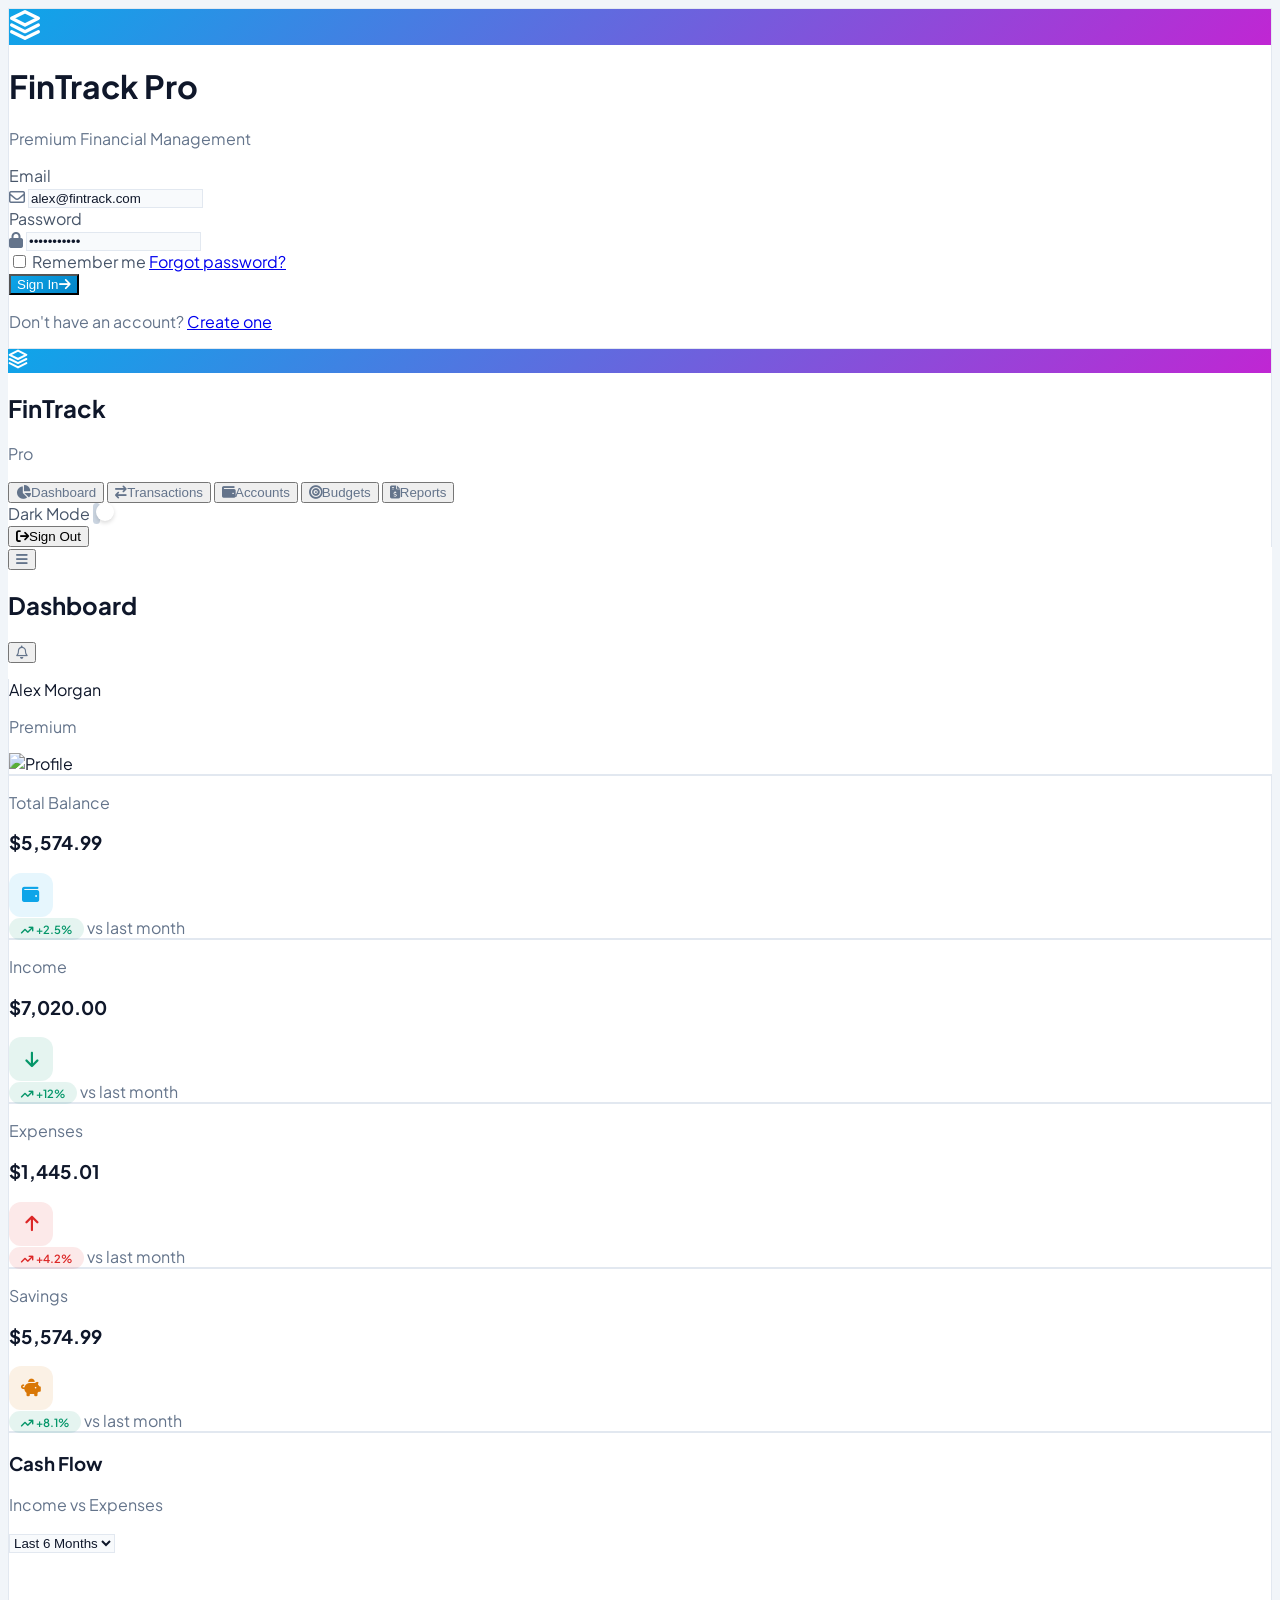
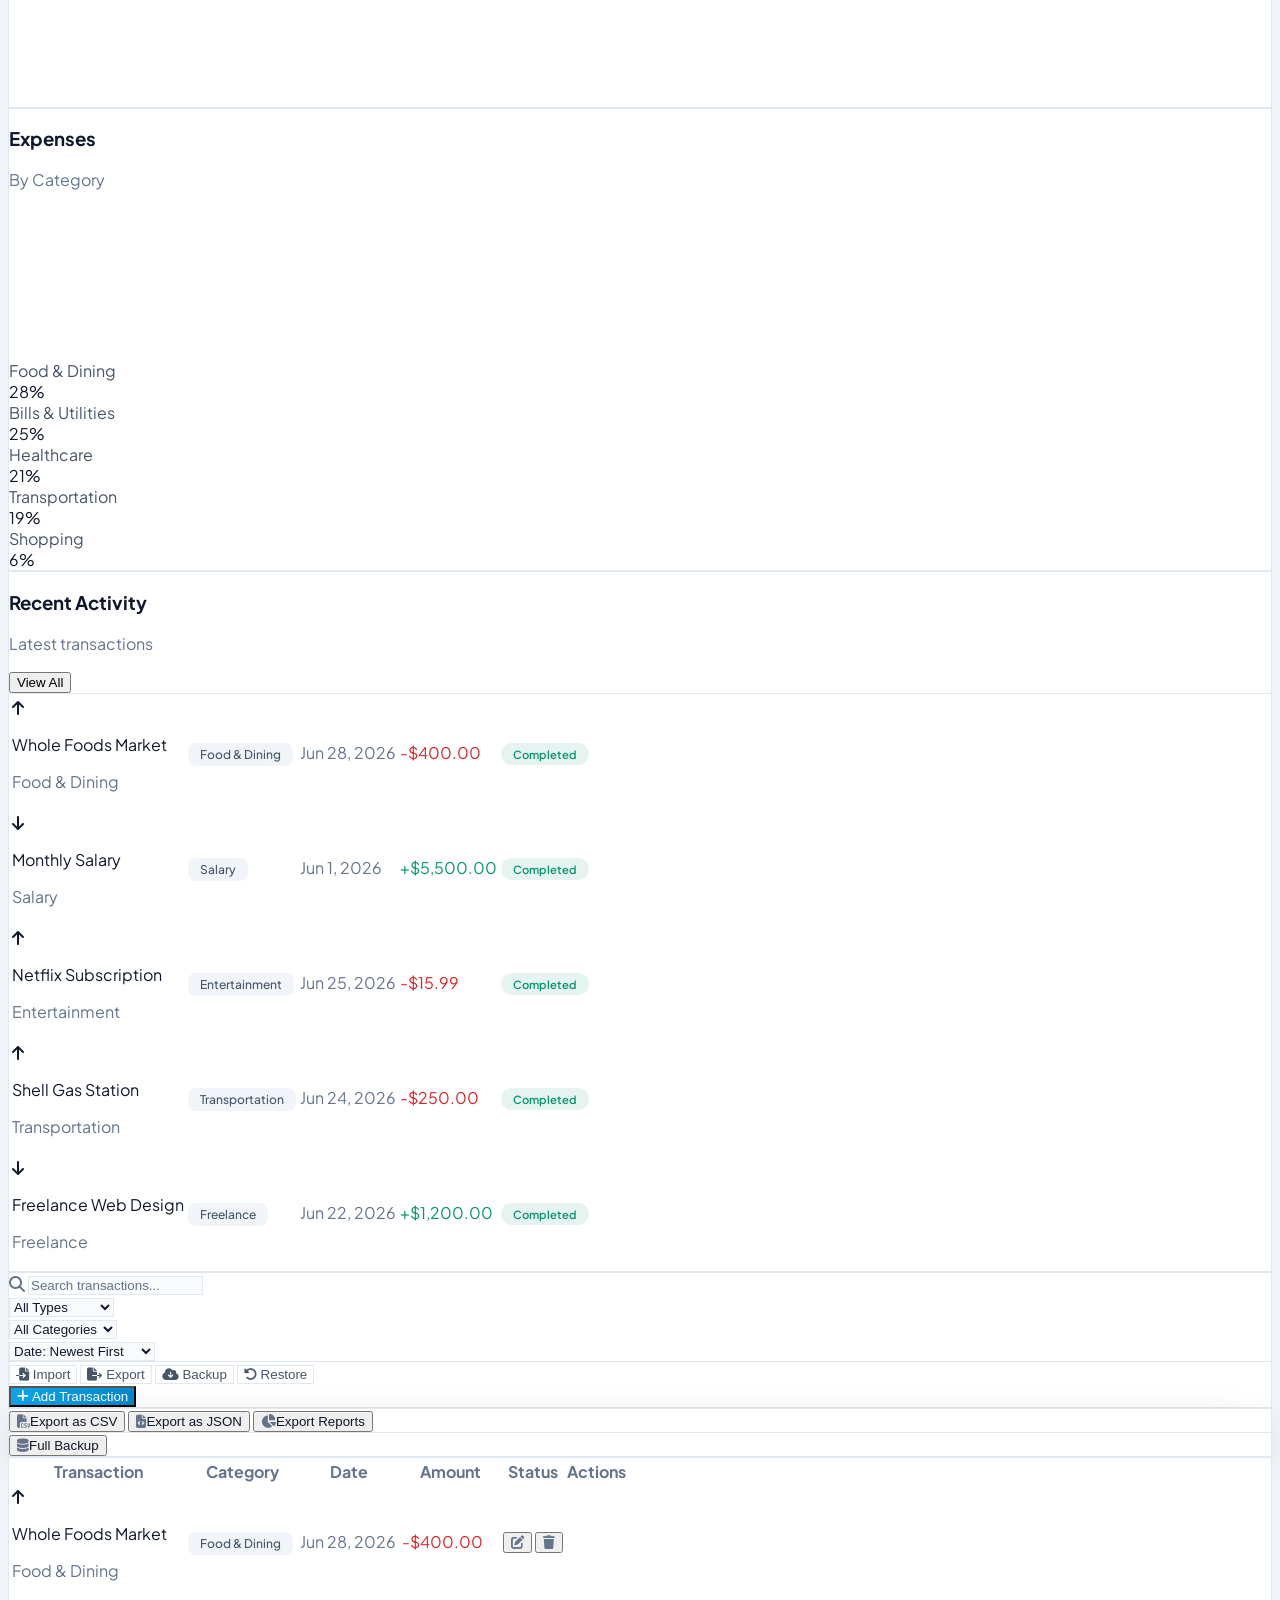
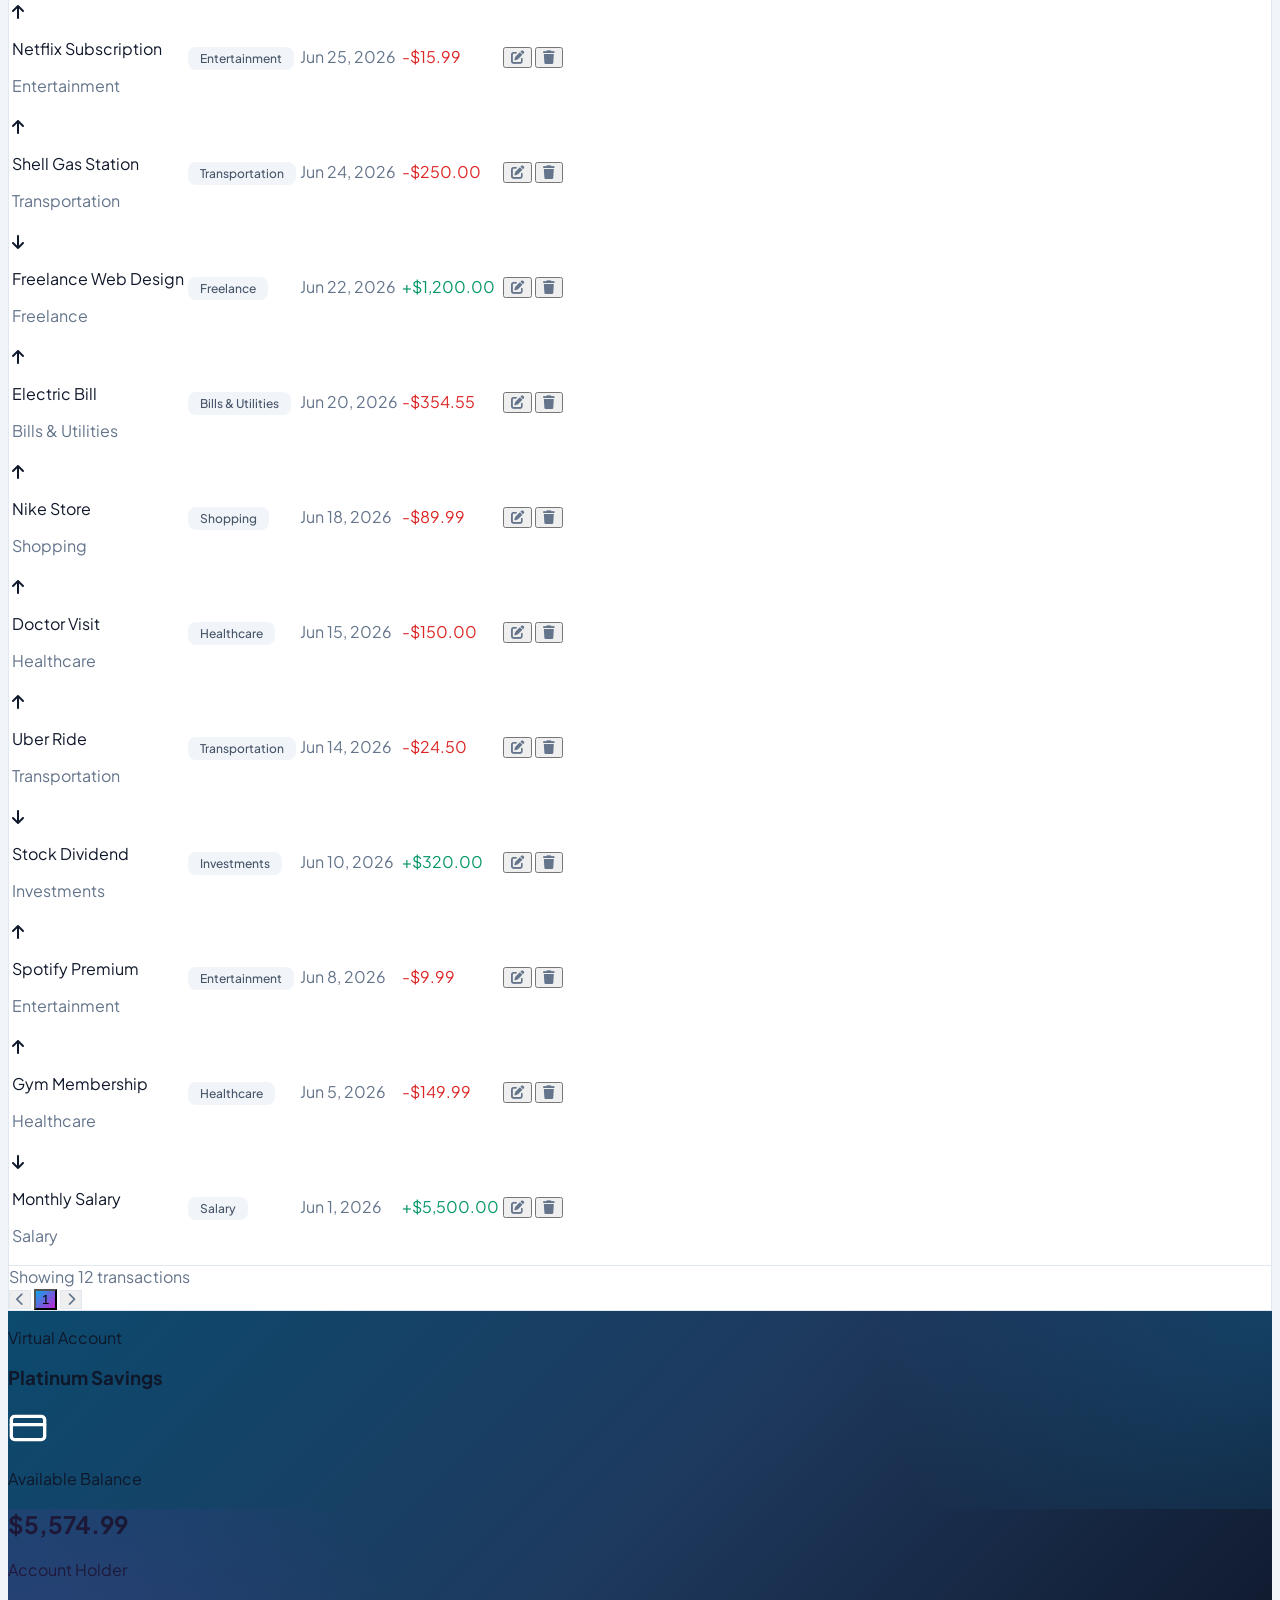
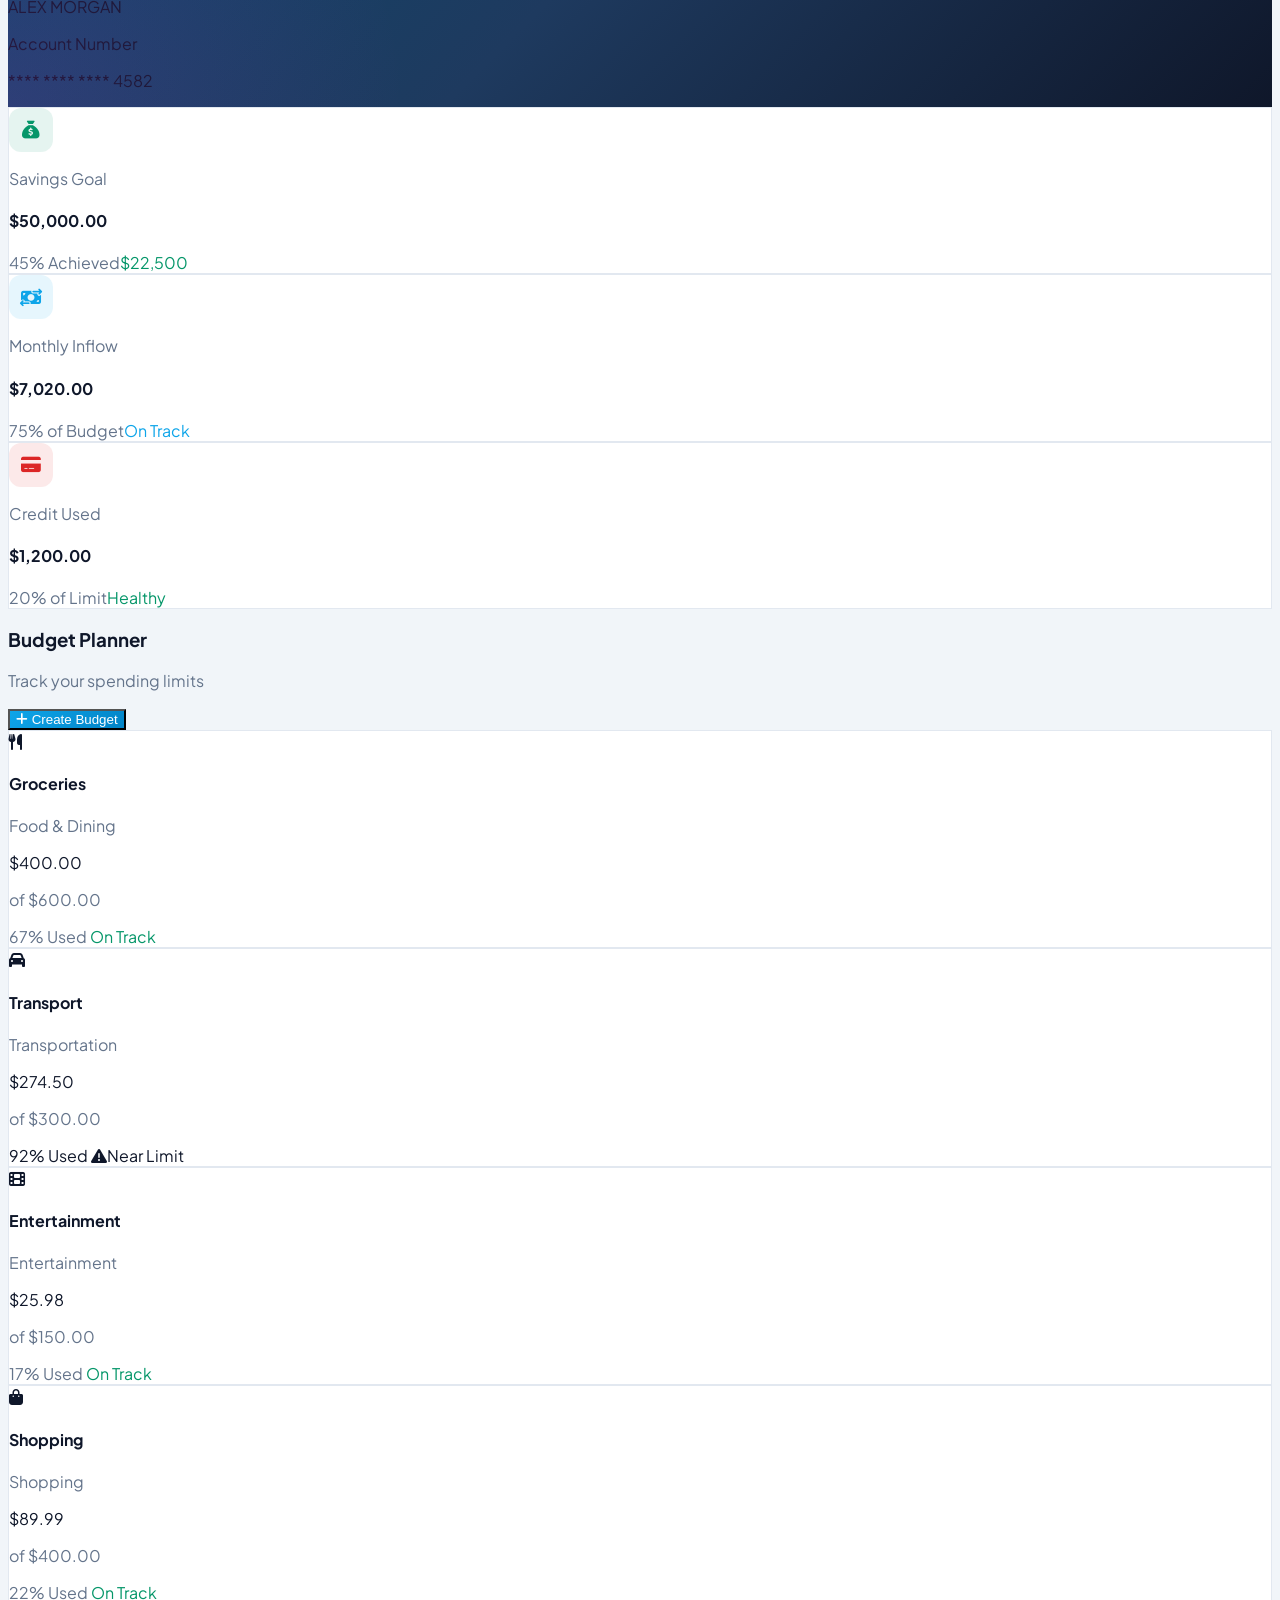
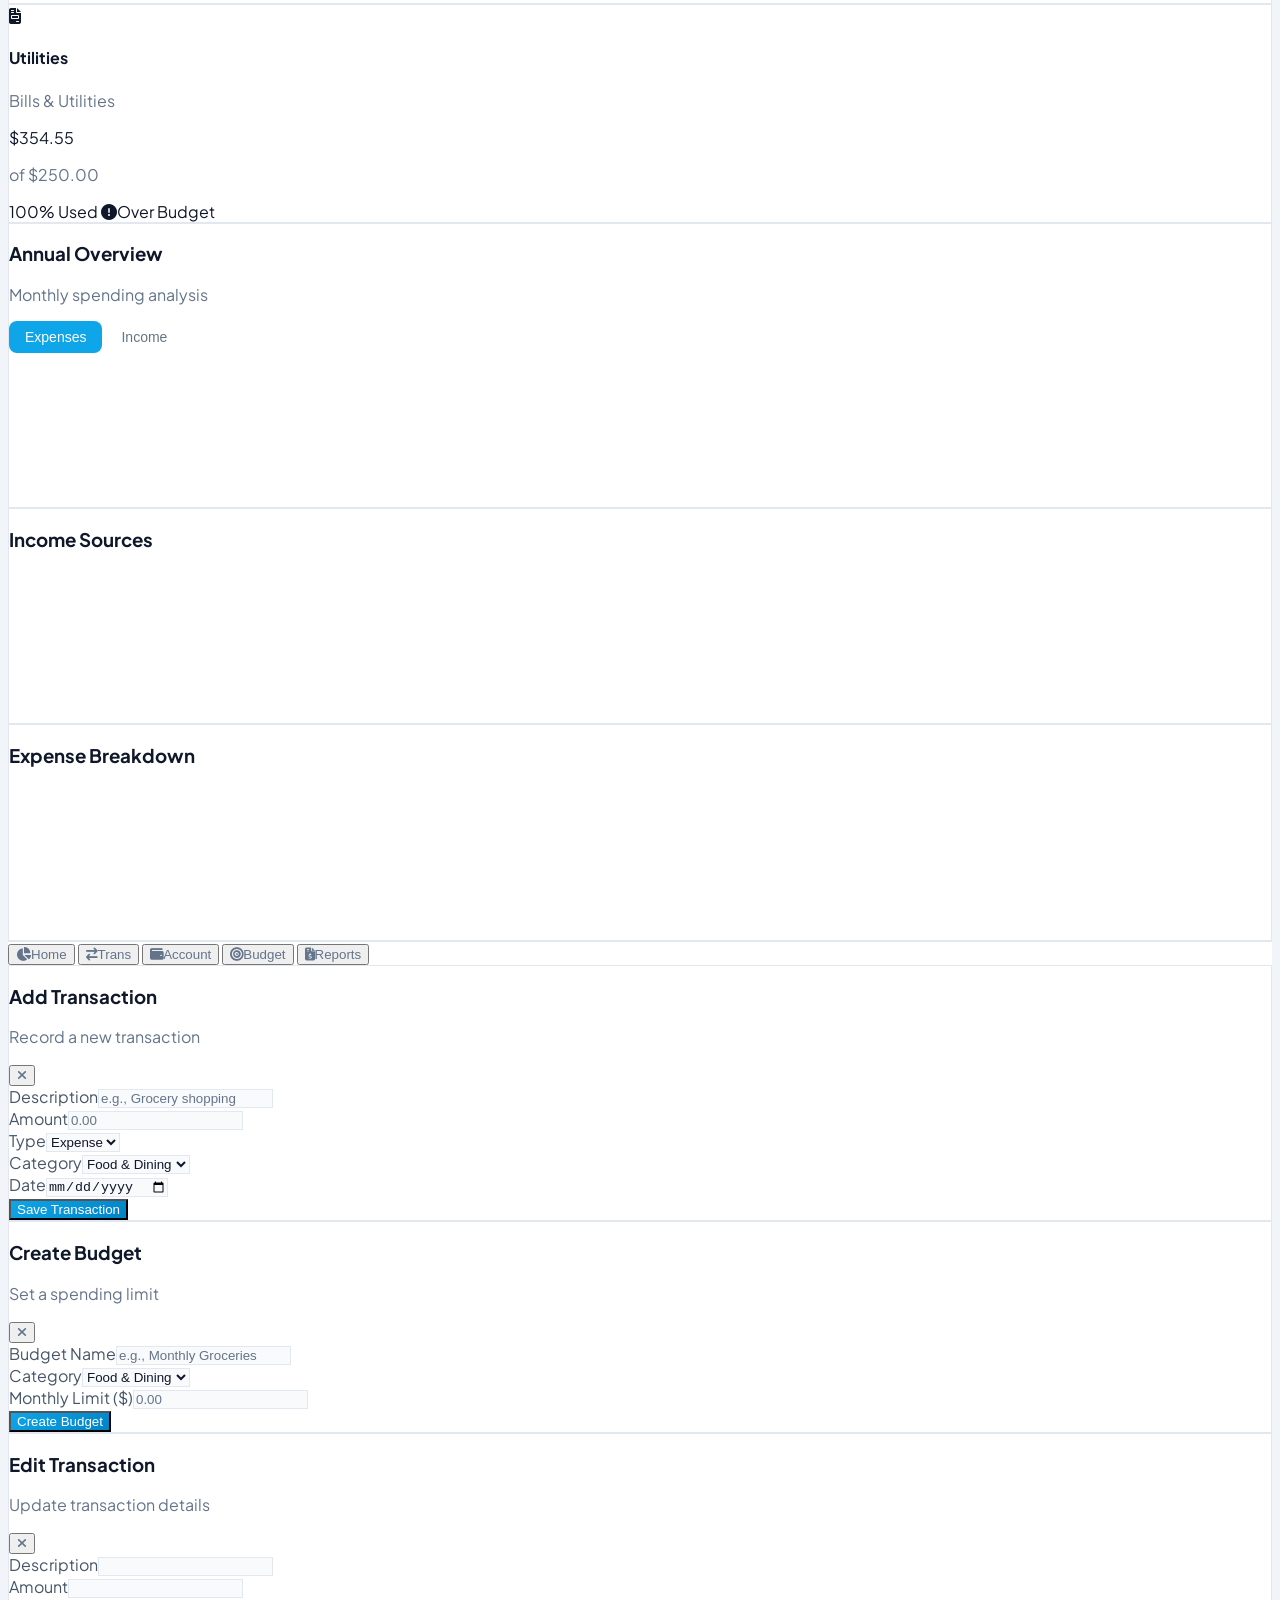
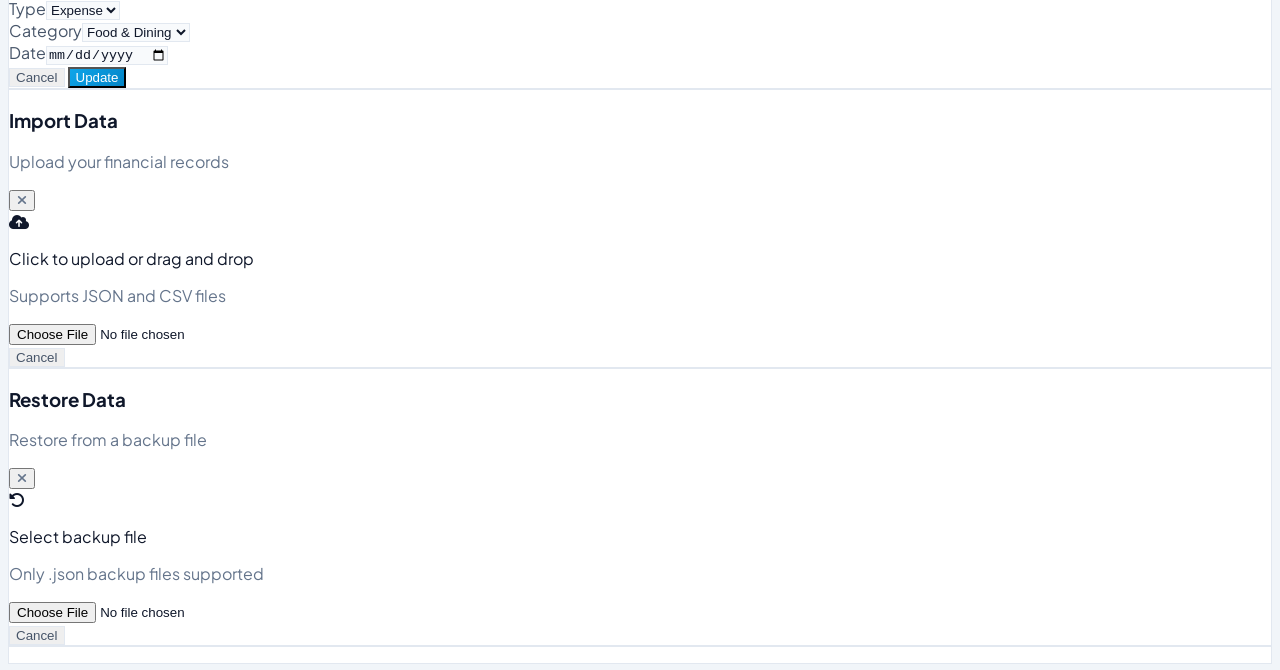
==== commit 201979a8: "changes in overall dashboard" ====
--- a/index.html
+++ b/index.html
@@ -3,7 +3,7 @@
 <head>
 <meta charset="UTF-8">
 <meta name="viewport" content="width=device-width, initial-scale=1.0">
-<title>FinTrack Pro | Premium Finance Experience</title>
+<title>FinTrack Pro | Premium Finance</title>
 <script src="https://cdn.tailwindcss.com"></script>
 <script src="https://cdn.jsdelivr.net/npm/chart.js"></script>
 <link rel="stylesheet" href="https://cdnjs.cloudflare.com/ajax/libs/font-awesome/6.4.0/css/all.min.css">
@@ -32,116 +32,435 @@
 }
 </script>
 <style>
+/* ===== LIGHT MODE (DEFAULT) - FIXED TEXT VISIBILITY ===== */
 :root {
-    --bg-primary: #f8fafc; --bg-card: #ffffff; --text-primary: #0f172a;
-    --text-secondary: #64748b; --border-color: #e2e8f0;
-    --accent: #0ea5e9; --accent-glow: rgba(14, 165, 233, 0.15);
-    --success: #10b981; --danger: #ef4444; --warning: #f59e0b;
-}
+    --bg-primary: #f1f5f9;
+    --bg-card: #ffffff;
+    --text-primary: #0f172a;
+    --text-secondary: #475569;
+    --text-muted: #64748b;
+    --border-color: #e2e8f0;
+    --accent: #0ea5e9;
+    --accent-glow: rgba(14, 165, 233, 0.12);
+    --success: #059669;
+    --danger: #dc2626;
+    --warning: #d97706;
+    --input-bg: #f8fafc;
+    --hover-bg: #f1f5f9;
+    --sidebar-bg: #ffffff;
+    --header-bg: rgba(255,255,255,0.95);
+}
+
+/* ===== DARK MODE ===== */
 .dark {
-    --bg-primary: #0f172a; --bg-card: #1e293b; --text-primary: #f8fafc;
-    --text-secondary: #94a3b8; --border-color: #334155;
-    --accent: #38bdf8; --accent-glow: rgba(56, 189, 248, 0.15);
-    --success: #34d399; --danger: #f87171; --warning: #fbbf24;
-}
-body { background-color: var(--bg-primary); color: var(--text-primary); font-family: 'Plus Jakarta Sans', sans-serif; transition: background-color 0.3s, color 0.3s; }
-.card { background-color: var(--bg-card); border: 1px solid var(--border-color); transition: all 0.3s ease; }
-.card:hover { box-shadow: 0 4px 20px -4px rgba(0,0,0,0.1); transform: translateY(-2px); }
-.dark .card:hover { box-shadow: 0 4px 20px -4px rgba(0,0,0,0.3); }
-.gradient-text { background: linear-gradient(135deg, #0ea5e9 0%, #c026d3 100%); -webkit-background-clip: text; -webkit-text-fill-color: transparent; background-clip: text; }
-.gradient-bg { background: linear-gradient(135deg, #0ea5e9 0%, #c026d3 100%); }
-.nav-item { position: relative; transition: all 0.2s ease; }
-.nav-item::before { content: ''; position: absolute; left: 0; top: 50%; transform: translateY(-50%); width: 3px; height: 0; background: linear-gradient(180deg, #0ea5e9, #c026d3); border-radius: 0 4px 4px 0; transition: height 0.3s ease; }
+    --bg-primary: #0f172a;
+    --bg-card: #1e293b;
+    --text-primary: #f8fafc;
+    --text-secondary: #cbd5e1;
+    --text-muted: #94a3b8;
+    --border-color: #334155;
+    --accent: #38bdf8;
+    --accent-glow: rgba(56, 189, 248, 0.12);
+    --success: #34d399;
+    --danger: #f87171;
+    --warning: #fbbf24;
+    --input-bg: #1e293b;
+    --hover-bg: #334155;
+    --sidebar-bg: #1e293b;
+    --header-bg: rgba(30, 41, 59, 0.95);
+}
+
+body { 
+    background-color: var(--bg-primary); 
+    color: var(--text-primary); 
+    font-family: 'Plus Jakarta Sans', sans-serif; 
+    transition: background-color 0.3s ease, color 0.3s ease;
+}
+
+/* ===== CARDS ===== */
+.card { 
+    background-color: var(--bg-card); 
+    border: 1px solid var(--border-color); 
+    transition: all 0.3s ease; 
+    color: var(--text-primary);
+}
+.card:hover { 
+    box-shadow: 0 8px 30px -8px rgba(0,0,0,0.12); 
+    transform: translateY(-2px); 
+}
+.dark .card:hover { 
+    box-shadow: 0 8px 30px -8px rgba(0,0,0,0.4); 
+}
+
+/* ===== TEXT UTILITIES ===== */
+.text-primary { color: var(--text-primary) !important; }
+.text-secondary { color: var(--text-secondary) !important; }
+.text-muted { color: var(--text-muted) !important; }
+
+/* ===== GRADIENTS ===== */
+.gradient-text { 
+    background: linear-gradient(135deg, #0ea5e9 0%, #c026d3 100%); 
+    -webkit-background-clip: text; 
+    -webkit-text-fill-color: transparent; 
+    background-clip: text; 
+}
+.gradient-bg { 
+    background: linear-gradient(135deg, #0ea5e9 0%, #c026d3 100%); 
+}
+
+/* ===== NAVIGATION ===== */
+.nav-item { 
+    position: relative; 
+    transition: all 0.2s ease; 
+    color: var(--text-muted);
+}
+.nav-item::before { 
+    content: ''; 
+    position: absolute; 
+    left: 0; 
+    top: 50%; 
+    transform: translateY(-50%); 
+    width: 3px; 
+    height: 0; 
+    background: linear-gradient(180deg, #0ea5e9, #c026d3); 
+    border-radius: 0 4px 4px 0; 
+    transition: height 0.3s ease; 
+}
 .nav-item.active::before { height: 70%; }
-.nav-item.active { background: linear-gradient(90deg, rgba(14, 165, 233, 0.08), transparent); color: var(--accent); }
-.dark .nav-item.active { background: linear-gradient(90deg, rgba(56, 189, 248, 0.08), transparent); }
-.btn-primary { background: linear-gradient(135deg, #0ea5e9 0%, #0284c7 100%); transition: all 0.3s ease; position: relative; overflow: hidden; }
-.btn-primary::after { content: ''; position: absolute; inset: 0; background: linear-gradient(135deg, transparent 0%, rgba(255,255,255,0.2) 100%); opacity: 0; transition: opacity 0.3s ease; }
+.nav-item.active { 
+    background: linear-gradient(90deg, rgba(14, 165, 233, 0.08), transparent); 
+    color: var(--accent); 
+    font-weight: 600;
+}
+.dark .nav-item.active { 
+    background: linear-gradient(90deg, rgba(56, 189, 248, 0.08), transparent); 
+}
+.nav-item:hover {
+    color: var(--text-primary);
+    background: var(--hover-bg);
+}
+
+/* ===== BUTTONS ===== */
+.btn-primary { 
+    background: linear-gradient(135deg, #0ea5e9 0%, #0284c7 100%); 
+    transition: all 0.3s ease; 
+    position: relative; 
+    overflow: hidden; 
+    color: white;
+}
+.btn-primary::after { 
+    content: ''; 
+    position: absolute; 
+    inset: 0; 
+    background: linear-gradient(135deg, transparent 0%, rgba(255,255,255,0.2) 100%); 
+    opacity: 0; 
+    transition: opacity 0.3s ease; 
+}
 .btn-primary:hover::after { opacity: 1; }
-.btn-primary:hover { transform: translateY(-1px); box-shadow: 0 8px 25px -4px rgba(14, 165, 233, 0.4); }
+.btn-primary:hover { 
+    transform: translateY(-1px); 
+    box-shadow: 0 8px 25px -4px rgba(14, 165, 233, 0.4); 
+}
 .btn-primary:active { transform: translateY(0); }
-.bank-card { background: linear-gradient(135deg, #0f172a 0%, #1e293b 50%, #0f172a 100%); position: relative; overflow: hidden; }
-.bank-card::before { content: ''; position: absolute; top: -50%; right: -50%; width: 100%; height: 100%; background: radial-gradient(circle, rgba(14, 165, 233, 0.15) 0%, transparent 60%); }
-.bank-card::after { content: ''; position: absolute; bottom: -50%; left: -50%; width: 100%; height: 100%; background: radial-gradient(circle, rgba(192, 38, 211, 0.1) 0%, transparent 60%); }
-.bank-card-shine { position: absolute; top: 0; left: -100%; width: 50%; height: 100%; background: linear-gradient(90deg, transparent, rgba(255,255,255,0.05), transparent); animation: cardShine 4s infinite; }
-@keyframes cardShine { 0% { left: -100%; } 50%, 100% { left: 200%; } }
-.input-field { background: var(--bg-primary); border: 1px solid var(--border-color); color: var(--text-primary); transition: all 0.2s ease; }
-.input-field:focus { border-color: var(--accent); box-shadow: 0 0 0 3px var(--accent-glow); outline: none; }
+
+.btn-secondary {
+    background: var(--bg-card);
+    border: 1px solid var(--border-color);
+    color: var(--text-secondary);
+    transition: all 0.2s ease;
+}
+.btn-secondary:hover {
+    background: var(--hover-bg);
+    border-color: var(--accent);
+    color: var(--accent);
+}
+
+/* ===== BANK CARD ===== */
+.bank-card { 
+    background: linear-gradient(135deg, #0c4a6e 0%, #1e3a5f 50%, #0f172a 100%); 
+    position: relative; 
+    overflow: hidden; 
+}
+.bank-card::before { 
+    content: ''; 
+    position: absolute; 
+    top: -50%; 
+    right: -50%; 
+    width: 100%; 
+    height: 100%; 
+    background: radial-gradient(circle, rgba(14, 165, 233, 0.2) 0%, transparent 60%); 
+}
+.bank-card::after { 
+    content: ''; 
+    position: absolute; 
+    bottom: -50%; 
+    left: -50%; 
+    width: 100%; 
+    height: 100%; 
+    background: radial-gradient(circle, rgba(192, 38, 211, 0.15) 0%, transparent 60%); 
+}
+.bank-card-shine { 
+    position: absolute; 
+    top: 0; 
+    left: -100%; 
+    width: 50%; 
+    height: 100%; 
+    background: linear-gradient(90deg, transparent, rgba(255,255,255,0.06), transparent); 
+    animation: cardShine 5s infinite; 
+}
+@keyframes cardShine { 
+    0% { left: -100%; } 
+    50%, 100% { left: 200%; } 
+}
+
+/* ===== INPUTS ===== */
+.input-field { 
+    background: var(--input-bg); 
+    border: 1px solid var(--border-color); 
+    color: var(--text-primary); 
+    transition: all 0.2s ease; 
+}
+.input-field:focus { 
+    border-color: var(--accent); 
+    box-shadow: 0 0 0 3px var(--accent-glow); 
+    outline: none; 
+}
+.input-field::placeholder {
+    color: var(--text-muted);
+}
+
+/* ===== TOGGLE SWITCH ===== */
 .toggle-switch { position: relative; width: 44px; height: 24px; }
 .toggle-switch input { opacity: 0; width: 0; height: 0; }
-.toggle-slider { position: absolute; cursor: pointer; top: 0; left: 0; right: 0; bottom: 0; background: #e2e8f0; transition: 0.3s; border-radius: 24px; }
-.toggle-slider::before { position: absolute; content: ""; height: 18px; width: 18px; left: 3px; bottom: 3px; background: white; transition: 0.3s; border-radius: 50%; box-shadow: 0 2px 4px rgba(0,0,0,0.1); }
-input:checked + .toggle-slider { background: linear-gradient(135deg, #0ea5e9, #c026d3); }
+.toggle-slider { 
+    position: absolute; 
+    cursor: pointer; 
+    top: 0; left: 0; right: 0; bottom: 0; 
+    background: #cbd5e1; 
+    transition: 0.3s; 
+    border-radius: 24px; 
+}
+.toggle-slider::before { 
+    position: absolute; 
+    content: ""; 
+    height: 18px; width: 18px; 
+    left: 3px; bottom: 3px; 
+    background: white; 
+    transition: 0.3s; 
+    border-radius: 50%; 
+    box-shadow: 0 2px 4px rgba(0,0,0,0.15); 
+}
+input:checked + .toggle-slider { 
+    background: linear-gradient(135deg, #0ea5e9, #c026d3); 
+}
 input:checked + .toggle-slider::before { transform: translateX(20px); }
-.dark input:not(:checked) + .toggle-slider { background: #475569; }
-.badge { font-size: 0.7rem; padding: 0.2rem 0.6rem; border-radius: 9999px; font-weight: 600; }
-.badge-success { background: rgba(16, 185, 129, 0.1); color: #10b981; }
-.dark .badge-success { background: rgba(52, 211, 153, 0.1); color: #34d399; }
-.badge-warning { background: rgba(245, 158, 11, 0.1); color: #f59e0b; }
-.dark .badge-warning { background: rgba(251, 191, 36, 0.1); color: #fbbf24; }
-.badge-danger { background: rgba(239, 68, 68, 0.1); color: #ef4444; }
-.dark .badge-danger { background: rgba(248, 113, 113, 0.1); color: #f87171; }
-.progress-bar { background: linear-gradient(90deg, #0ea5e9, #c026d3); transition: width 1s ease; }
+.dark .toggle-slider { background: #475569; }
+
+/* ===== BADGES ===== */
+.badge { 
+    font-size: 0.7rem; 
+    padding: 0.25rem 0.75rem; 
+    border-radius: 9999px; 
+    font-weight: 600; 
+}
+.badge-success { 
+    background: rgba(5, 150, 105, 0.1); 
+    color: #059669; 
+}
+.dark .badge-success { 
+    background: rgba(52, 211, 153, 0.1); 
+    color: #34d399; 
+}
+.badge-warning { 
+    background: rgba(217, 119, 6, 0.1); 
+    color: #d97706; 
+}
+.dark .badge-warning { 
+    background: rgba(251, 191, 36, 0.1); 
+    color: #fbbf24; 
+}
+.badge-danger { 
+    background: rgba(220, 38, 38, 0.1); 
+    color: #dc2626; 
+}
+.dark .badge-danger { 
+    background: rgba(248, 113, 113, 0.1); 
+    color: #f87171; 
+}
+
+/* ===== PROGRESS BAR ===== */
+.progress-bar { 
+    background: linear-gradient(90deg, #0ea5e9, #c026d3); 
+    transition: width 1s ease; 
+}
+
+/* ===== TABLE ROWS ===== */
 .transaction-row { transition: all 0.2s ease; }
-.transaction-row:hover { background: linear-gradient(90deg, rgba(14, 165, 233, 0.03), transparent); }
-.page-transition { animation: pageEnter 0.4s cubic-bezier(0.16, 1, 0.3, 1); }
-@keyframes pageEnter { from { opacity: 0; transform: translateY(20px) scale(0.98); } to { opacity: 1; transform: translateY(0) scale(1); } }
+.transaction-row:hover { 
+    background: linear-gradient(90deg, rgba(14, 165, 233, 0.04), transparent); 
+}
+.dark .transaction-row:hover {
+    background: linear-gradient(90deg, rgba(56, 189, 248, 0.06), transparent);
+}
+
+/* ===== PAGE TRANSITIONS ===== */
+.page-transition { 
+    animation: pageEnter 0.4s cubic-bezier(0.16, 1, 0.3, 1); 
+}
+@keyframes pageEnter { 
+    from { opacity: 0; transform: translateY(20px) scale(0.98); } 
+    to { opacity: 1; transform: translateY(0) scale(1); } 
+}
+
+/* ===== SCROLLBAR ===== */
 ::-webkit-scrollbar { width: 6px; height: 6px; }
 ::-webkit-scrollbar-track { background: transparent; }
 ::-webkit-scrollbar-thumb { background: #cbd5e1; border-radius: 3px; }
 .dark ::-webkit-scrollbar-thumb { background: #475569; }
 ::-webkit-scrollbar-thumb:hover { background: #94a3b8; }
+
+/* ===== AMOUNT COLORS ===== */
 .amount-positive { color: var(--success); }
 .amount-negative { color: var(--danger); }
-.tab-btn { padding: 0.5rem 1rem; border-radius: 0.5rem; font-size: 0.875rem; font-weight: 500; transition: all 0.2s ease; color: var(--text-secondary); }
-.tab-btn.active { background: var(--accent); color: white; }
-.tab-btn:hover:not(.active) { background: var(--accent-glow); color: var(--accent); }
+
+/* ===== TABS ===== */
+.tab-btn { 
+    padding: 0.5rem 1rem; 
+    border-radius: 0.5rem; 
+    font-size: 0.875rem; 
+    font-weight: 500; 
+    transition: all 0.2s ease; 
+    color: var(--text-muted);
+    background: transparent;
+    border: none;
+    cursor: pointer;
+}
+.tab-btn.active { 
+    background: var(--accent); 
+    color: white; 
+}
+.tab-btn:hover:not(.active) { 
+    background: var(--accent-glow); 
+    color: var(--accent); 
+}
+
+/* ===== HEADER & SIDEBAR ===== */
+.app-header {
+    background: var(--header-bg);
+    backdrop-filter: blur(12px);
+    border-bottom: 1px solid var(--border-color);
+}
+.app-sidebar {
+    background: var(--sidebar-bg);
+    border-right: 1px solid var(--border-color);
+}
+
+/* ===== MOBILE NAV ===== */
+.mobile-nav {
+    background: var(--sidebar-bg);
+    border-top: 1px solid var(--border-color);
+}
+
+/* ===== MODAL OVERLAY ===== */
+.modal-overlay {
+    backdrop-filter: blur(8px);
+}
+
+/* ===== DROPDOWN MENU ===== */
+.dropdown-menu {
+    background: var(--bg-card);
+    border: 1px solid var(--border-color);
+    box-shadow: 0 10px 40px -10px rgba(0,0,0,0.2);
+}
+.dark .dropdown-menu {
+    box-shadow: 0 10px 40px -10px rgba(0,0,0,0.5);
+}
+
+/* ===== LOGIN PAGE ===== */
+.login-bg {
+    background: linear-gradient(135deg, #f0f9ff 0%, #faf5ff 50%, #fdf2f8 100%);
+}
+.dark .login-bg {
+    background: linear-gradient(135deg, #0c4a6e 0%, #1e1b4b 50%, #312e81 100%);
+}
+
+/* ===== CATEGORY TAGS ===== */
+.category-tag {
+    background: var(--hover-bg);
+    color: var(--text-secondary);
+    font-size: 0.75rem;
+    padding: 0.25rem 0.75rem;
+    border-radius: 0.5rem;
+    font-weight: 500;
+}
+.dark .category-tag {
+    background: rgba(255,255,255,0.05);
+}
+
+/* ===== STAT ICONS ===== */
+.stat-icon {
+    width: 44px;
+    height: 44px;
+    border-radius: 12px;
+    display: flex;
+    align-items: center;
+    justify-content: center;
+    font-size: 1.1rem;
+}
+.stat-icon.primary { background: rgba(14, 165, 233, 0.1); color: #0ea5e9; }
+.stat-icon.success { background: rgba(5, 150, 105, 0.1); color: #059669; }
+.stat-icon.danger { background: rgba(220, 38, 38, 0.1); color: #dc2626; }
+.stat-icon.warning { background: rgba(217, 119, 6, 0.1); color: #d97706; }
+.dark .stat-icon.primary { background: rgba(56, 189, 248, 0.1); color: #38bdf8; }
+.dark .stat-icon.success { background: rgba(52, 211, 153, 0.1); color: #34d399; }
+.dark .stat-icon.danger { background: rgba(248, 113, 113, 0.1); color: #f87171; }
+.dark .stat-icon.warning { background: rgba(251, 191, 36, 0.1); color: #fbbf24; }
 </style>
 </head>
 <body class="min-h-screen antialiased">
 <!-- LOGIN VIEW -->
-<div id="view-login" class="fixed inset-0 z-50 flex items-center justify-center p-4" style="background: linear-gradient(135deg, #f0f9ff 0%, #faf5ff 50%, #fdf2f8 100%);">
-    <div class="dark:hidden absolute inset-0 overflow-hidden pointer-events-none">
-        <div class="absolute top-20 left-20 w-72 h-72 bg-primary-200 rounded-full mix-blend-multiply filter blur-3xl opacity-30 animate-pulse"></div>
-        <div class="absolute top-40 right-20 w-72 h-72 bg-accent-200 rounded-full mix-blend-multiply filter blur-3xl opacity-30 animate-pulse" style="animation-delay: 1s;"></div>
-        <div class="absolute bottom-20 left-1/2 w-72 h-72 bg-rose-200 rounded-full mix-blend-multiply filter blur-3xl opacity-30 animate-pulse" style="animation-delay: 2s;"></div>
+<div id="view-login" class="fixed inset-0 z-50 flex items-center justify-center p-4 login-bg">
+    <div class="absolute inset-0 overflow-hidden pointer-events-none">
+        <div class="absolute top-20 left-20 w-72 h-72 bg-primary-300 rounded-full mix-blend-multiply filter blur-3xl opacity-20 animate-pulse"></div>
+        <div class="absolute top-40 right-20 w-72 h-72 bg-accent-300 rounded-full mix-blend-multiply filter blur-3xl opacity-20 animate-pulse" style="animation-delay: 1s;"></div>
+        <div class="absolute bottom-20 left-1/2 w-72 h-72 bg-rose-300 rounded-full mix-blend-multiply filter blur-3xl opacity-20 animate-pulse" style="animation-delay: 2s;"></div>
     </div>
     <div class="card w-full max-w-md rounded-3xl shadow-2xl p-8 relative z-10">
         <div class="text-center mb-8">
             <div class="w-16 h-16 mx-auto mb-4 rounded-2xl gradient-bg flex items-center justify-center shadow-lg shadow-primary-500/30">
                 <svg width="32" height="32" viewBox="0 0 24 24" fill="none" stroke="white" stroke-width="2.5" stroke-linecap="round" stroke-linejoin="round"><path d="M12 2L2 7l10 5 10-5-10-5z"/><path d="M2 17l10 5 10-5"/><path d="M2 12l10 5 10-5"/></svg>
             </div>
-            <h1 class="text-2xl font-display font-bold text-slate-900 dark:text-white">FinTrack Pro</h1>
-            <p class="text-sm text-slate-500 dark:text-slate-400 mt-1">One Dashboard. Total Control.</p>
+            <h1 class="text-2xl font-display font-bold" style="color: var(--text-primary);">FinTrack Pro</h1>
+            <p class="text-sm mt-1" style="color: var(--text-muted);">Premium Financial Management</p>
         </div>
         <form id="login-form" class="space-y-5">
             <div>
-                <label class="block text-sm font-semibold text-slate-700 dark:text-slate-300 mb-2">Email</label>
+                <label class="block text-sm font-semibold mb-2" style="color: var(--text-secondary);">Email</label>
                 <div class="relative">
-                    <i class="fa-regular fa-envelope absolute left-4 top-1/2 -translate-y-1/2 text-slate-400"></i>
+                    <i class="fa-regular fa-envelope absolute left-4 top-1/2 -translate-y-1/2" style="color: var(--text-muted);"></i>
                     <input type="email" id="login-email" value="alex@fintrack.com" class="input-field w-full pl-12 pr-4 py-3.5 rounded-xl text-sm" placeholder="Enter your email" required>
                 </div>
             </div>
             <div>
-                <label class="block text-sm font-semibold text-slate-700 dark:text-slate-300 mb-2">Password</label>
+                <label class="block text-sm font-semibold mb-2" style="color: var(--text-secondary);">Password</label>
                 <div class="relative">
-                    <i class="fa-solid fa-lock absolute left-4 top-1/2 -translate-y-1/2 text-slate-400"></i>
+                    <i class="fa-solid fa-lock absolute left-4 top-1/2 -translate-y-1/2" style="color: var(--text-muted);"></i>
                     <input type="password" id="login-password" value="password123" class="input-field w-full pl-12 pr-4 py-3.5 rounded-xl text-sm" placeholder="Enter your password" required>
                 </div>
             </div>
             <div class="flex items-center justify-between text-sm">
                 <label class="flex items-center gap-2 cursor-pointer">
                     <input type="checkbox" class="w-4 h-4 rounded border-slate-300 text-primary-600 focus:ring-primary-500">
-                    <span class="text-slate-600 dark:text-slate-400">Remember me</span>
+                    <span style="color: var(--text-secondary);">Remember me</span>
                 </label>
                 <a href="#" class="text-primary-600 hover:text-primary-700 font-medium">Forgot password?</a>
             </div>
-            <button type="submit" id="login-btn" class="btn-primary w-full py-4 rounded-xl text-white font-semibold text-sm flex items-center justify-center gap-2">
+            <button type="submit" id="login-btn" class="btn-primary w-full py-4 rounded-xl font-semibold text-sm flex items-center justify-center gap-2">
                 <span>Sign In</span><i class="fa-solid fa-arrow-right"></i>
             </button>
         </form>
         <div class="mt-6 text-center">
-            <p class="text-sm text-slate-500 dark:text-slate-400">Don't have an account? <a href="#" class="text-primary-600 font-semibold hover:underline">Create one</a></p>
+            <p class="text-sm" style="color: var(--text-muted);">Don't have an account? <a href="#" class="text-primary-600 font-semibold hover:underline">Create one</a></p>
         </div>
     </div>
 </div>
@@ -149,36 +468,36 @@
 <!-- MAIN APP -->
 <div id="app-container" class="hidden flex h-screen">
     <!-- Sidebar -->
-    <aside class="hidden lg:flex flex-col w-64 h-full border-r border-slate-200 dark:border-slate-700/50" style="background: var(--bg-card);">
+    <aside class="hidden lg:flex flex-col w-64 h-full app-sidebar">
         <div class="p-6 flex items-center gap-3">
             <div class="w-10 h-10 rounded-xl gradient-bg flex items-center justify-center shadow-lg shadow-primary-500/20">
                 <svg width="20" height="20" viewBox="0 0 24 24" fill="none" stroke="white" stroke-width="2.5" stroke-linecap="round" stroke-linejoin="round"><path d="M12 2L2 7l10 5 10-5-10-5z"/><path d="M2 17l10 5 10-5"/><path d="M2 12l10 5 10-5"/></svg>
             </div>
             <div>
-                <h1 class="font-display font-bold text-lg text-slate-900 dark:text-white leading-tight">FinTrack</h1>
-                <p class="text-[10px] text-slate-400 font-medium tracking-wider uppercase">Pro</p>
+                <h1 class="font-display font-bold text-lg leading-tight" style="color: var(--text-primary);">FinTrack</h1>
+                <p class="text-[10px] font-medium tracking-wider uppercase" style="color: var(--text-muted);">Pro</p>
             </div>
         </div>
         <nav class="flex-1 px-4 space-y-1">
-            <button onclick="navigateTo('dashboard')" class="nav-item w-full flex items-center gap-3 px-4 py-3 rounded-xl text-sm font-medium text-slate-500 dark:text-slate-400 hover:text-slate-900 dark:hover:text-white transition-all" data-page="dashboard">
+            <button onclick="navigateTo('dashboard')" class="nav-item w-full flex items-center gap-3 px-4 py-3 rounded-xl text-sm font-medium transition-all" data-page="dashboard">
                 <i class="fa-solid fa-chart-pie w-5 text-center"></i>Dashboard
             </button>
-            <button onclick="navigateTo('transactions')" class="nav-item w-full flex items-center gap-3 px-4 py-3 rounded-xl text-sm font-medium text-slate-500 dark:text-slate-400 hover:text-slate-900 dark:hover:text-white transition-all" data-page="transactions">
+            <button onclick="navigateTo('transactions')" class="nav-item w-full flex items-center gap-3 px-4 py-3 rounded-xl text-sm font-medium transition-all" data-page="transactions">
                 <i class="fa-solid fa-arrow-right-arrow-left w-5 text-center"></i>Transactions
             </button>
-            <button onclick="navigateTo('accounts')" class="nav-item w-full flex items-center gap-3 px-4 py-3 rounded-xl text-sm font-medium text-slate-500 dark:text-slate-400 hover:text-slate-900 dark:hover:text-white transition-all" data-page="accounts">
+            <button onclick="navigateTo('accounts')" class="nav-item w-full flex items-center gap-3 px-4 py-3 rounded-xl text-sm font-medium transition-all" data-page="accounts">
                 <i class="fa-solid fa-wallet w-5 text-center"></i>Accounts
             </button>
-            <button onclick="navigateTo('budgets')" class="nav-item w-full flex items-center gap-3 px-4 py-3 rounded-xl text-sm font-medium text-slate-500 dark:text-slate-400 hover:text-slate-900 dark:hover:text-white transition-all" data-page="budgets">
+            <button onclick="navigateTo('budgets')" class="nav-item w-full flex items-center gap-3 px-4 py-3 rounded-xl text-sm font-medium transition-all" data-page="budgets">
                 <i class="fa-solid fa-bullseye w-5 text-center"></i>Budgets
             </button>
-            <button onclick="navigateTo('reports')" class="nav-item w-full flex items-center gap-3 px-4 py-3 rounded-xl text-sm font-medium text-slate-500 dark:text-slate-400 hover:text-slate-900 dark:hover:text-white transition-all" data-page="reports">
+            <button onclick="navigateTo('reports')" class="nav-item w-full flex items-center gap-3 px-4 py-3 rounded-xl text-sm font-medium transition-all" data-page="reports">
                 <i class="fa-solid fa-file-invoice-dollar w-5 text-center"></i>Reports
             </button>
         </nav>
-        <div class="p-4 border-t border-slate-200 dark:border-slate-700/50">
+        <div class="p-4 border-t" style="border-color: var(--border-color);">
             <div class="flex items-center justify-between px-4 py-3 mb-2">
-                <span class="text-sm font-medium text-slate-600 dark:text-slate-400">Dark Mode</span>
+                <span class="text-sm font-medium" style="color: var(--text-secondary);">Dark Mode</span>
                 <label class="toggle-switch">
                     <input type="checkbox" id="theme-toggle" onchange="toggleTheme()">
                     <span class="toggle-slider"></span>
@@ -193,24 +512,24 @@
     <!-- Main Content -->
     <main class="flex-1 flex flex-col h-full overflow-hidden">
         <!-- Header -->
-        <header class="h-16 flex items-center justify-between px-6 lg:px-8 border-b border-slate-200 dark:border-slate-700/50 flex-shrink-0" style="background: var(--bg-card);">
+        <header class="h-16 flex items-center justify-between px-6 lg:px-8 flex-shrink-0 app-header">
             <div class="flex items-center gap-4">
-                <button onclick="toggleMobileMenu()" class="lg:hidden text-slate-500 hover:text-slate-900 dark:text-slate-400 dark:hover:text-white">
+                <button onclick="toggleMobileMenu()" class="lg:hidden" style="color: var(--text-muted);">
                     <i class="fa-solid fa-bars text-xl"></i>
                 </button>
-                <h2 id="page-title" class="font-display font-bold text-xl text-slate-900 dark:text-white">Dashboard</h2>
+                <h2 id="page-title" class="font-display font-bold text-xl" style="color: var(--text-primary);">Dashboard</h2>
             </div>
             <div class="flex items-center gap-4">
-                <button class="relative w-10 h-10 rounded-xl flex items-center justify-center text-slate-500 hover:text-slate-900 dark:text-slate-400 dark:hover:text-white transition-colors hover:bg-slate-100 dark:hover:bg-slate-700/50">
+                <button class="relative w-10 h-10 rounded-xl flex items-center justify-center transition-colors hover:bg-slate-100 dark:hover:bg-slate-700/50" style="color: var(--text-muted);">
                     <i class="fa-regular fa-bell text-lg"></i>
                     <span class="absolute top-2 right-2 w-2 h-2 bg-rose-500 rounded-full"></span>
                 </button>
-                <div class="flex items-center gap-3 pl-4 border-l border-slate-200 dark:border-slate-700/50">
+                <div class="flex items-center gap-3 pl-4" style="border-left: 1px solid var(--border-color);">
                     <div class="text-right hidden sm:block">
-                        <p class="text-sm font-semibold text-slate-900 dark:text-white leading-tight">Alex Morgan</p>
-                        <p class="text-xs text-slate-500 dark:text-slate-400">Premium</p>
-                    </div>
-                    <img src="https://ui-avatars.com/api/?name=Alex+Morgan&background=0ea5e9&color=fff&size=128" alt="Profile" class="w-9 h-9 rounded-xl border-2 border-slate-100 dark:border-slate-600">
+                        <p class="text-sm font-semibold leading-tight" style="color: var(--text-primary);">Alex Morgan</p>
+                        <p class="text-xs" style="color: var(--text-muted);">Premium</p>
+                    </div>
+                    <img src="https://ui-avatars.com/api/?name=Alex+Morgan&background=0ea5e9&color=fff&size=128" alt="Profile" class="w-9 h-9 rounded-xl border-2" style="border-color: var(--border-color);">
                 </div>
             </div>
         </header>
@@ -224,53 +543,53 @@
                     <div class="card rounded-2xl p-6">
                         <div class="flex justify-between items-start mb-4">
                             <div>
-                                <p class="text-xs font-semibold text-slate-500 dark:text-slate-400 uppercase tracking-wider">Total Balance</p>
-                                <h3 class="text-2xl font-display font-bold text-slate-900 dark:text-white mt-1" id="dash-balance">$0.00</h3>
+                                <p class="text-xs font-semibold uppercase tracking-wider" style="color: var(--text-muted);">Total Balance</p>
+                                <h3 class="text-2xl font-display font-bold mt-1" style="color: var(--text-primary);" id="dash-balance">$0.00</h3>
                             </div>
-                            <div class="w-10 h-10 rounded-xl bg-primary-50 dark:bg-primary-900/20 flex items-center justify-center text-primary-500"><i class="fa-solid fa-wallet"></i></div>
+                            <div class="stat-icon primary"><i class="fa-solid fa-wallet"></i></div>
                         </div>
                         <div class="flex items-center gap-2 text-sm">
                             <span class="badge badge-success flex items-center gap-1"><i class="fa-solid fa-arrow-trend-up text-xs"></i> +2.5%</span>
-                            <span class="text-slate-400">vs last month</span>
+                            <span style="color: var(--text-muted);">vs last month</span>
                         </div>
                     </div>
                     <div class="card rounded-2xl p-6">
                         <div class="flex justify-between items-start mb-4">
                             <div>
-                                <p class="text-xs font-semibold text-slate-500 dark:text-slate-400 uppercase tracking-wider">Income</p>
-                                <h3 class="text-2xl font-display font-bold text-slate-900 dark:text-white mt-1" id="dash-income">$0.00</h3>
+                                <p class="text-xs font-semibold uppercase tracking-wider" style="color: var(--text-muted);">Income</p>
+                                <h3 class="text-2xl font-display font-bold mt-1" style="color: var(--text-primary);" id="dash-income">$0.00</h3>
                             </div>
-                            <div class="w-10 h-10 rounded-xl bg-emerald-50 dark:bg-emerald-900/20 flex items-center justify-center text-emerald-500"><i class="fa-solid fa-arrow-down"></i></div>
+                            <div class="stat-icon success"><i class="fa-solid fa-arrow-down"></i></div>
                         </div>
                         <div class="flex items-center gap-2 text-sm">
                             <span class="badge badge-success flex items-center gap-1"><i class="fa-solid fa-arrow-trend-up text-xs"></i> +12%</span>
-                            <span class="text-slate-400">vs last month</span>
+                            <span style="color: var(--text-muted);">vs last month</span>
                         </div>
                     </div>
                     <div class="card rounded-2xl p-6">
                         <div class="flex justify-between items-start mb-4">
                             <div>
-                                <p class="text-xs font-semibold text-slate-500 dark:text-slate-400 uppercase tracking-wider">Expenses</p>
-                                <h3 class="text-2xl font-display font-bold text-slate-900 dark:text-white mt-1" id="dash-expense">$0.00</h3>
+                                <p class="text-xs font-semibold uppercase tracking-wider" style="color: var(--text-muted);">Expenses</p>
+                                <h3 class="text-2xl font-display font-bold mt-1" style="color: var(--text-primary);" id="dash-expense">$0.00</h3>
                             </div>
-                            <div class="w-10 h-10 rounded-xl bg-rose-50 dark:bg-rose-900/20 flex items-center justify-center text-rose-500"><i class="fa-solid fa-arrow-up"></i></div>
+                            <div class="stat-icon danger"><i class="fa-solid fa-arrow-up"></i></div>
                         </div>
                         <div class="flex items-center gap-2 text-sm">
                             <span class="badge badge-danger flex items-center gap-1"><i class="fa-solid fa-arrow-trend-up text-xs"></i> +4.2%</span>
-                            <span class="text-slate-400">vs last month</span>
+                            <span style="color: var(--text-muted);">vs last month</span>
                         </div>
                     </div>
                     <div class="card rounded-2xl p-6">
                         <div class="flex justify-between items-start mb-4">
                             <div>
-                                <p class="text-xs font-semibold text-slate-500 dark:text-slate-400 uppercase tracking-wider">Savings</p>
-                                <h3 class="text-2xl font-display font-bold text-slate-900 dark:text-white mt-1" id="dash-savings">$0.00</h3>
+                                <p class="text-xs font-semibold uppercase tracking-wider" style="color: var(--text-muted);">Savings</p>
+                                <h3 class="text-2xl font-display font-bold mt-1" style="color: var(--text-primary);" id="dash-savings">$0.00</h3>
                             </div>
-                            <div class="w-10 h-10 rounded-xl bg-amber-50 dark:bg-amber-900/20 flex items-center justify-center text-amber-500"><i class="fa-solid fa-piggy-bank"></i></div>
+                            <div class="stat-icon warning"><i class="fa-solid fa-piggy-bank"></i></div>
                         </div>
                         <div class="flex items-center gap-2 text-sm">
                             <span class="badge badge-success flex items-center gap-1"><i class="fa-solid fa-arrow-trend-up text-xs"></i> +8.1%</span>
-                            <span class="text-slate-400">vs last month</span>
+                            <span style="color: var(--text-muted);">vs last month</span>
                         </div>
                     </div>
                 </div>
@@ -279,17 +598,20 @@
                     <div class="lg:col-span-2 card rounded-2xl p-6">
                         <div class="flex justify-between items-center mb-6">
                             <div>
-                                <h3 class="font-display font-bold text-lg text-slate-900 dark:text-white">Cash Flow</h3>
-                                <p class="text-sm text-slate-500 dark:text-slate-400">Income vs Expenses</p>
+                                <h3 class="font-display font-bold text-lg" style="color: var(--text-primary);">Cash Flow</h3>
+                                <p class="text-sm" style="color: var(--text-muted);">Income vs Expenses</p>
                             </div>
-                            <select class="input-field text-sm rounded-lg px-3 py-2 text-xs"><option>Last 6 Months</option><option>Last Year</option></select>
+                            <select class="input-field text-sm rounded-lg px-3 py-2 text-xs">
+                                <option>Last 6 Months</option>
+                                <option>Last Year</option>
+                            </select>
                         </div>
                         <div class="relative h-72"><canvas id="mainChart"></canvas></div>
                     </div>
                     <div class="card rounded-2xl p-6">
                         <div class="mb-6">
-                            <h3 class="font-display font-bold text-lg text-slate-900 dark:text-white">Expenses</h3>
-                            <p class="text-sm text-slate-500 dark:text-slate-400">By Category</p>
+                            <h3 class="font-display font-bold text-lg" style="color: var(--text-primary);">Expenses</h3>
+                            <p class="text-sm" style="color: var(--text-muted);">By Category</p>
                         </div>
                         <div class="relative h-56"><canvas id="doughnutChart"></canvas></div>
                         <div id="expense-legend" class="mt-4 space-y-2"></div>
@@ -297,40 +619,105 @@
                 </div>
 
                 <div class="card rounded-2xl overflow-hidden">
-                    <div class="p-6 border-b border-slate-100 dark:border-slate-700/50 flex justify-between items-center">
+                    <div class="p-6 flex justify-between items-center" style="border-bottom: 1px solid var(--border-color);">
                         <div>
-                            <h3 class="font-display font-bold text-lg text-slate-900 dark:text-white">Recent Activity</h3>
-                            <p class="text-sm text-slate-500 dark:text-slate-400">Latest transactions</p>
+                            <h3 class="font-display font-bold text-lg" style="color: var(--text-primary);">Recent Activity</h3>
+                            <p class="text-sm" style="color: var(--text-muted);">Latest transactions</p>
                         </div>
                         <button onclick="navigateTo('transactions')" class="text-sm font-semibold text-primary-600 hover:text-primary-700 transition-colors">View All</button>
                     </div>
                     <div class="overflow-x-auto">
-                        <table class="w-full"><tbody id="dash-recent-transactions" class="divide-y divide-slate-100 dark:divide-slate-700/50"></tbody></table>
+                        <table class="w-full"><tbody id="dash-recent-transactions" style="border-color: var(--border-color);"></tbody></table>
                     </div>
                 </div>
             </div>
 
             <!-- TRANSACTIONS -->
             <div id="page-transactions" class="page-content hidden page-transition max-w-7xl mx-auto space-y-6">
-                <div class="flex flex-col md:flex-row justify-between items-start md:items-center gap-4">
-                    <div class="relative w-full md:w-96">
-                        <i class="fa-solid fa-search absolute left-4 top-1/2 -translate-y-1/2 text-slate-400"></i>
-                        <input type="text" id="trans-search" oninput="filterTransactions()" placeholder="Search transactions..." class="input-field w-full pl-12 pr-4 py-3.5 rounded-xl text-sm">
-                    </div>
-                    <div class="flex gap-3 w-full md:w-auto">
-                        <button onclick="exportData()" class="px-4 py-3.5 card rounded-xl text-sm font-medium text-slate-600 dark:text-slate-300 hover:text-primary-600 transition-colors flex items-center gap-2">
-                            <i class="fa-solid fa-download"></i> Export
+                <!-- Filters & Actions Bar -->
+                <div class="card rounded-2xl p-5">
+                    <div class="flex flex-col lg:flex-row gap-4">
+                        <!-- Search -->
+                        <div class="relative flex-1">
+                            <i class="fa-solid fa-search absolute left-4 top-1/2 -translate-y-1/2" style="color: var(--text-muted);"></i>
+                            <input type="text" id="trans-search" oninput="filterTransactions()" placeholder="Search transactions..." class="input-field w-full pl-12 pr-4 py-3 rounded-xl text-sm">
+                        </div>
+                        <!-- Filter Dropdown -->
+                        <div class="relative">
+                            <select id="trans-filter-type" onchange="filterTransactions()" class="input-field px-4 py-3 rounded-xl text-sm cursor-pointer">
+                                <option value="all">All Types</option>
+                                <option value="income">Income Only</option>
+                                <option value="expense">Expense Only</option>
+                            </select>
+                        </div>
+                        <!-- Category Filter -->
+                        <div class="relative">
+                            <select id="trans-filter-category" onchange="filterTransactions()" class="input-field px-4 py-3 rounded-xl text-sm cursor-pointer">
+                                <option value="all">All Categories</option>
+                                <option>Food & Dining</option>
+                                <option>Shopping</option>
+                                <option>Transportation</option>
+                                <option>Bills & Utilities</option>
+                                <option>Entertainment</option>
+                                <option>Healthcare</option>
+                                <option>Education</option>
+                                <option>Salary</option>
+                                <option>Freelance</option>
+                                <option>Investments</option>
+                            </select>
+                        </div>
+                        <!-- Sort Dropdown -->
+                        <div class="relative">
+                            <select id="trans-sort" onchange="filterTransactions()" class="input-field px-4 py-3 rounded-xl text-sm cursor-pointer">
+                                <option value="date-desc">Date: Newest First</option>
+                                <option value="date-asc">Date: Oldest First</option>
+                                <option value="amount-desc">Amount: High to Low</option>
+                                <option value="amount-asc">Amount: Low to High</option>
+                            </select>
+                        </div>
+                    </div>
+                    <div class="flex flex-wrap gap-3 mt-4 pt-4" style="border-top: 1px solid var(--border-color);">
+                        <button onclick="openModal('import-modal')" class="btn-secondary px-4 py-2.5 rounded-xl text-sm font-medium flex items-center gap-2">
+                            <i class="fa-solid fa-file-import"></i> Import
                         </button>
-                        <button onclick="openModal('add-transaction-modal')" class="btn-primary px-5 py-3.5 rounded-xl text-white font-semibold text-sm flex items-center gap-2">
+                        <button onclick="openExportMenu()" class="btn-secondary px-4 py-2.5 rounded-xl text-sm font-medium flex items-center gap-2">
+                            <i class="fa-solid fa-file-export"></i> Export
+                        </button>
+                        <button onclick="backupData()" class="btn-secondary px-4 py-2.5 rounded-xl text-sm font-medium flex items-center gap-2">
+                            <i class="fa-solid fa-cloud-arrow-down"></i> Backup
+                        </button>
+                        <button onclick="openModal('restore-modal')" class="btn-secondary px-4 py-2.5 rounded-xl text-sm font-medium flex items-center gap-2">
+                            <i class="fa-solid fa-rotate-left"></i> Restore
+                        </button>
+                        <div class="flex-1"></div>
+                        <button onclick="openModal('add-transaction-modal')" class="btn-primary px-5 py-2.5 rounded-xl font-semibold text-sm flex items-center gap-2">
                             <i class="fa-solid fa-plus"></i> Add Transaction
                         </button>
                     </div>
                 </div>
+
+                <!-- Export Dropdown Menu -->
+                <div id="export-menu" class="hidden fixed z-50 dropdown-menu rounded-xl p-2 w-56">
+                    <button onclick="exportTransactions()" class="w-full flex items-center gap-3 px-3 py-2.5 rounded-lg text-sm font-medium transition-colors hover:bg-slate-100 dark:hover:bg-slate-700" style="color: var(--text-primary);">
+                        <i class="fa-solid fa-file-csv w-5 text-center" style="color: var(--text-muted);"></i>Export as CSV
+                    </button>
+                    <button onclick="exportJSON()" class="w-full flex items-center gap-3 px-3 py-2.5 rounded-lg text-sm font-medium transition-colors hover:bg-slate-100 dark:hover:bg-slate-700" style="color: var(--text-primary);">
+                        <i class="fa-solid fa-file-code w-5 text-center" style="color: var(--text-muted);"></i>Export as JSON
+                    </button>
+                    <button onclick="exportReports()" class="w-full flex items-center gap-3 px-3 py-2.5 rounded-lg text-sm font-medium transition-colors hover:bg-slate-100 dark:hover:bg-slate-700" style="color: var(--text-primary);">
+                        <i class="fa-solid fa-chart-pie w-5 text-center" style="color: var(--text-muted);"></i>Export Reports
+                    </button>
+                    <div class="my-1" style="border-top: 1px solid var(--border-color);"></div>
+                    <button onclick="exportFullBackup()" class="w-full flex items-center gap-3 px-3 py-2.5 rounded-lg text-sm font-medium transition-colors hover:bg-slate-100 dark:hover:bg-slate-700" style="color: var(--text-primary);">
+                        <i class="fa-solid fa-database w-5 text-center" style="color: var(--text-muted);"></i>Full Backup
+                    </button>
+                </div>
+
                 <div class="card rounded-2xl overflow-hidden">
                     <div class="overflow-x-auto">
                         <table class="w-full">
                             <thead>
-                                <tr class="text-left text-xs font-semibold text-slate-500 dark:text-slate-400 uppercase tracking-wider border-b border-slate-100 dark:border-slate-700/50">
+                                <tr class="text-left text-xs font-semibold uppercase tracking-wider" style="color: var(--text-muted); border-bottom: 1px solid var(--border-color);">
                                     <th class="px-6 py-4">Transaction</th>
                                     <th class="px-6 py-4">Category</th>
                                     <th class="px-6 py-4">Date</th>
@@ -339,15 +726,15 @@
                                     <th class="px-6 py-4 text-center">Actions</th>
                                 </tr>
                             </thead>
-                            <tbody id="all-transactions-body" class="divide-y divide-slate-100 dark:divide-slate-700/50"></tbody>
+                            <tbody id="all-transactions-body" style="border-color: var(--border-color);"></tbody>
                         </table>
                     </div>
-                    <div class="p-4 border-t border-slate-100 dark:border-slate-700/50 flex justify-between items-center">
-                        <span class="text-sm text-slate-500 dark:text-slate-400" id="trans-count">Showing all transactions</span>
+                    <div class="p-4 flex justify-between items-center" style="border-top: 1px solid var(--border-color);">
+                        <span class="text-sm" style="color: var(--text-muted);" id="trans-count">Showing all transactions</span>
                         <div class="flex gap-2">
-                            <button class="w-8 h-8 rounded-lg border border-slate-200 dark:border-slate-700 flex items-center justify-center text-slate-400 hover:text-slate-600 dark:hover:text-slate-200 transition-colors"><i class="fa-solid fa-chevron-left text-xs"></i></button>
+                            <button class="w-8 h-8 rounded-lg flex items-center justify-center text-sm transition-colors" style="border: 1px solid var(--border-color); color: var(--text-muted);"><i class="fa-solid fa-chevron-left text-xs"></i></button>
                             <button class="w-8 h-8 rounded-lg gradient-bg text-white flex items-center justify-center text-xs font-semibold">1</button>
-                            <button class="w-8 h-8 rounded-lg border border-slate-200 dark:border-slate-700 flex items-center justify-center text-slate-400 hover:text-slate-600 dark:hover:text-slate-200 transition-colors"><i class="fa-solid fa-chevron-right text-xs"></i></button>
+                            <button class="w-8 h-8 rounded-lg flex items-center justify-center text-sm transition-colors" style="border: 1px solid var(--border-color); color: var(--text-muted);"><i class="fa-solid fa-chevron-right text-xs"></i></button>
                         </div>
                     </div>
                 </div>
@@ -356,7 +743,7 @@
             <!-- ACCOUNTS -->
             <div id="page-accounts" class="page-content hidden page-transition max-w-7xl mx-auto space-y-6">
                 <div class="max-w-2xl mx-auto">
-                    <div class="bank-card rounded-3xl p-8 text-white shadow-2xl shadow-slate-900/30 relative overflow-hidden">
+                    <div class="bank-card rounded-3xl p-8 text-white shadow-2xl relative overflow-hidden">
                         <div class="bank-card-shine"></div>
                         <div class="relative z-10">
                             <div class="flex justify-between items-start mb-8">
@@ -386,36 +773,36 @@
                 <div class="grid grid-cols-1 md:grid-cols-3 gap-5">
                     <div class="card rounded-2xl p-6">
                         <div class="flex items-center gap-4 mb-5">
-                            <div class="w-12 h-12 rounded-2xl bg-emerald-50 dark:bg-emerald-900/20 flex items-center justify-center text-emerald-500 text-lg"><i class="fa-solid fa-sack-dollar"></i></div>
+                            <div class="stat-icon success"><i class="fa-solid fa-sack-dollar"></i></div>
                             <div>
-                                <p class="text-xs font-semibold text-slate-500 dark:text-slate-400 uppercase tracking-wider">Savings Goal</p>
-                                <h4 class="text-lg font-display font-bold text-slate-900 dark:text-white">$50,000.00</h4>
+                                <p class="text-xs font-semibold uppercase tracking-wider" style="color: var(--text-muted);">Savings Goal</p>
+                                <h4 class="text-lg font-display font-bold" style="color: var(--text-primary);">$50,000.00</h4>
                             </div>
                         </div>
-                        <div class="w-full bg-slate-100 dark:bg-slate-700 rounded-full h-2.5 mb-3"><div class="progress-bar h-2.5 rounded-full" style="width: 45%"></div></div>
-                        <div class="flex justify-between text-xs"><span class="text-slate-500 dark:text-slate-400">45% Achieved</span><span class="font-semibold text-emerald-500">$22,500</span></div>
+                        <div class="w-full rounded-full h-2.5 mb-3" style="background: var(--hover-bg);"><div class="progress-bar h-2.5 rounded-full" style="width: 45%"></div></div>
+                        <div class="flex justify-between text-xs"><span style="color: var(--text-muted);">45% Achieved</span><span class="font-semibold" style="color: var(--success);">$22,500</span></div>
                     </div>
                     <div class="card rounded-2xl p-6">
                         <div class="flex items-center gap-4 mb-5">
-                            <div class="w-12 h-12 rounded-2xl bg-primary-50 dark:bg-primary-900/20 flex items-center justify-center text-primary-500 text-lg"><i class="fa-solid fa-money-bill-transfer"></i></div>
+                            <div class="stat-icon primary"><i class="fa-solid fa-money-bill-transfer"></i></div>
                             <div>
-                                <p class="text-xs font-semibold text-slate-500 dark:text-slate-400 uppercase tracking-wider">Monthly Inflow</p>
-                                <h4 class="text-lg font-display font-bold text-slate-900 dark:text-white" id="account-inflow">$0.00</h4>
+                                <p class="text-xs font-semibold uppercase tracking-wider" style="color: var(--text-muted);">Monthly Inflow</p>
+                                <h4 class="text-lg font-display font-bold" style="color: var(--text-primary);" id="account-inflow">$0.00</h4>
                             </div>
                         </div>
-                        <div class="w-full bg-slate-100 dark:bg-slate-700 rounded-full h-2.5 mb-3"><div class="progress-bar h-2.5 rounded-full" style="width: 75%"></div></div>
-                        <div class="flex justify-between text-xs"><span class="text-slate-500 dark:text-slate-400">75% of Budget</span><span class="font-semibold text-primary-500">On Track</span></div>
+                        <div class="w-full rounded-full h-2.5 mb-3" style="background: var(--hover-bg);"><div class="progress-bar h-2.5 rounded-full" style="width: 75%"></div></div>
+                        <div class="flex justify-between text-xs"><span style="color: var(--text-muted);">75% of Budget</span><span class="font-semibold" style="color: var(--accent);">On Track</span></div>
                     </div>
                     <div class="card rounded-2xl p-6">
                         <div class="flex items-center gap-4 mb-5">
-                            <div class="w-12 h-12 rounded-2xl bg-rose-50 dark:bg-rose-900/20 flex items-center justify-center text-rose-500 text-lg"><i class="fa-solid fa-credit-card"></i></div>
+                            <div class="stat-icon danger"><i class="fa-solid fa-credit-card"></i></div>
                             <div>
-                                <p class="text-xs font-semibold text-slate-500 dark:text-slate-400 uppercase tracking-wider">Credit Used</p>
-                                <h4 class="text-lg font-display font-bold text-slate-900 dark:text-white">$1,200.00</h4>
+                                <p class="text-xs font-semibold uppercase tracking-wider" style="color: var(--text-muted);">Credit Used</p>
+                                <h4 class="text-lg font-display font-bold" style="color: var(--text-primary);">$1,200.00</h4>
                             </div>
                         </div>
-                        <div class="w-full bg-slate-100 dark:bg-slate-700 rounded-full h-2.5 mb-3"><div class="bg-rose-500 h-2.5 rounded-full" style="width: 20%"></div></div>
-                        <div class="flex justify-between text-xs"><span class="text-slate-500 dark:text-slate-400">20% of Limit</span><span class="font-semibold text-emerald-500">Healthy</span></div>
+                        <div class="w-full rounded-full h-2.5 mb-3" style="background: var(--hover-bg);"><div class="bg-rose-500 h-2.5 rounded-full" style="width: 20%"></div></div>
+                        <div class="flex justify-between text-xs"><span style="color: var(--text-muted);">20% of Limit</span><span class="font-semibold" style="color: var(--success);">Healthy</span></div>
                     </div>
                 </div>
             </div>
@@ -424,10 +811,10 @@
             <div id="page-budgets" class="page-content hidden page-transition max-w-7xl mx-auto space-y-6">
                 <div class="flex justify-between items-center">
                     <div>
-                        <h3 class="font-display font-bold text-xl text-slate-900 dark:text-white">Budget Planner</h3>
-                        <p class="text-sm text-slate-500 dark:text-slate-400">Track your spending limits</p>
-                    </div>
-                    <button onclick="openModal('add-budget-modal')" class="btn-primary px-5 py-3.5 rounded-xl text-white font-semibold text-sm flex items-center gap-2">
+                        <h3 class="font-display font-bold text-xl" style="color: var(--text-primary);">Budget Planner</h3>
+                        <p class="text-sm" style="color: var(--text-muted);">Track your spending limits</p>
+                    </div>
+                    <button onclick="openModal('add-budget-modal')" class="btn-primary px-5 py-3.5 rounded-xl font-semibold text-sm flex items-center gap-2">
                         <i class="fa-solid fa-plus"></i> Create Budget
                     </button>
                 </div>
@@ -439,8 +826,8 @@
                 <div class="card rounded-2xl p-6">
                     <div class="flex justify-between items-center mb-6">
                         <div>
-                            <h3 class="font-display font-bold text-lg text-slate-900 dark:text-white">Annual Overview</h3>
-                            <p class="text-sm text-slate-500 dark:text-slate-400">Monthly spending analysis</p>
+                            <h3 class="font-display font-bold text-lg" style="color: var(--text-primary);">Annual Overview</h3>
+                            <p class="text-sm" style="color: var(--text-muted);">Monthly spending analysis</p>
                         </div>
                         <div class="flex gap-2">
                             <button class="tab-btn active">Expenses</button>
@@ -451,11 +838,11 @@
                 </div>
                 <div class="grid grid-cols-1 lg:grid-cols-2 gap-5">
                     <div class="card rounded-2xl p-6">
-                        <h3 class="font-display font-bold text-lg text-slate-900 dark:text-white mb-4">Income Sources</h3>
+                        <h3 class="font-display font-bold text-lg mb-4" style="color: var(--text-primary);">Income Sources</h3>
                         <div class="relative h-72"><canvas id="incomeDoughnut"></canvas></div>
                     </div>
                     <div class="card rounded-2xl p-6">
-                        <h3 class="font-display font-bold text-lg text-slate-900 dark:text-white mb-4">Expense Breakdown</h3>
+                        <h3 class="font-display font-bold text-lg mb-4" style="color: var(--text-primary);">Expense Breakdown</h3>
                         <div class="relative h-72"><canvas id="expenseDoughnut"></canvas></div>
                     </div>
                 </div>
@@ -464,79 +851,126 @@
     </main>
 
     <!-- Mobile Bottom Nav -->
-    <nav class="lg:hidden fixed bottom-0 left-0 right-0 border-t border-slate-200 dark:border-slate-700/50 flex justify-around p-2 z-40 pb-safe" style="background: var(--bg-card);">
-        <button onclick="navigateTo('dashboard')" class="flex flex-col items-center gap-1 py-2 px-3 rounded-xl text-slate-400 hover:text-primary-500 transition-colors" data-mobile-page="dashboard">
+    <nav class="lg:hidden fixed bottom-0 left-0 right-0 flex justify-around p-2 z-40 pb-safe mobile-nav">
+        <button onclick="navigateTo('dashboard')" class="flex flex-col items-center gap-1 py-2 px-3 rounded-xl transition-colors" style="color: var(--text-muted);" data-mobile-page="dashboard">
             <i class="fa-solid fa-chart-pie text-lg"></i><span class="text-[10px] font-medium">Home</span>
         </button>
-        <button onclick="navigateTo('transactions')" class="flex flex-col items-center gap-1 py-2 px-3 rounded-xl text-slate-400 hover:text-primary-500 transition-colors" data-mobile-page="transactions">
+        <button onclick="navigateTo('transactions')" class="flex flex-col items-center gap-1 py-2 px-3 rounded-xl transition-colors" style="color: var(--text-muted);" data-mobile-page="transactions">
             <i class="fa-solid fa-arrow-right-arrow-left text-lg"></i><span class="text-[10px] font-medium">Trans</span>
         </button>
-        <button onclick="navigateTo('accounts')" class="flex flex-col items-center gap-1 py-2 px-3 rounded-xl text-slate-400 hover:text-primary-500 transition-colors" data-mobile-page="accounts">
+        <button onclick="navigateTo('accounts')" class="flex flex-col items-center gap-1 py-2 px-3 rounded-xl transition-colors" style="color: var(--text-muted);" data-mobile-page="accounts">
             <i class="fa-solid fa-wallet text-lg"></i><span class="text-[10px] font-medium">Account</span>
         </button>
-        <button onclick="navigateTo('budgets')" class="flex flex-col items-center gap-1 py-2 px-3 rounded-xl text-slate-400 hover:text-primary-500 transition-colors" data-mobile-page="budgets">
+        <button onclick="navigateTo('budgets')" class="flex flex-col items-center gap-1 py-2 px-3 rounded-xl transition-colors" style="color: var(--text-muted);" data-mobile-page="budgets">
             <i class="fa-solid fa-bullseye text-lg"></i><span class="text-[10px] font-medium">Budget</span>
         </button>
-        <button onclick="navigateTo('reports')" class="flex flex-col items-center gap-1 py-2 px-3 rounded-xl text-slate-400 hover:text-primary-500 transition-colors" data-mobile-page="reports">
+        <button onclick="navigateTo('reports')" class="flex flex-col items-center gap-1 py-2 px-3 rounded-xl transition-colors" style="color: var(--text-muted);" data-mobile-page="reports">
             <i class="fa-solid fa-file-invoice-dollar text-lg"></i><span class="text-[10px] font-medium">Reports</span>
         </button>
     </nav>
 </div>
-<!-- MODALS -->
+
+<!-- ADD TRANSACTION MODAL -->
 <div id="add-transaction-modal" class="modal-overlay fixed inset-0 bg-black/40 z-50 hidden flex items-center justify-center p-4">
     <div class="card w-full max-w-md rounded-2xl shadow-2xl p-6 transform scale-95 opacity-0 transition-all duration-300" id="transaction-modal-content">
         <div class="flex justify-between items-center mb-6">
-            <div><h3 class="font-display font-bold text-xl text-slate-900 dark:text-white">Add Transaction</h3><p class="text-sm text-slate-500 dark:text-slate-400">Record a new transaction</p></div>
-            <button onclick="closeModal('add-transaction-modal')" class="w-8 h-8 rounded-lg flex items-center justify-center text-slate-400 hover:text-slate-600 dark:hover:text-slate-200 hover:bg-slate-100 dark:hover:bg-slate-700 transition-colors"><i class="fa-solid fa-xmark"></i></button>
+            <div><h3 class="font-display font-bold text-xl" style="color: var(--text-primary);">Add Transaction</h3><p class="text-sm" style="color: var(--text-muted);">Record a new transaction</p></div>
+            <button onclick="closeModal('add-transaction-modal')" class="w-8 h-8 rounded-lg flex items-center justify-center transition-colors hover:bg-slate-100 dark:hover:bg-slate-700" style="color: var(--text-muted);"><i class="fa-solid fa-xmark"></i></button>
         </div>
         <form id="add-transaction-form" class="space-y-4">
-            <div><label class="block text-sm font-semibold text-slate-700 dark:text-slate-300 mb-2">Description</label><input type="text" id="t-desc" class="input-field w-full px-4 py-3 rounded-xl text-sm" placeholder="e.g., Grocery shopping" required></div>
+            <div><label class="block text-sm font-semibold mb-2" style="color: var(--text-secondary);">Description</label><input type="text" id="t-desc" class="input-field w-full px-4 py-3 rounded-xl text-sm" placeholder="e.g., Grocery shopping" required></div>
             <div class="grid grid-cols-2 gap-4">
-                <div><label class="block text-sm font-semibold text-slate-700 dark:text-slate-300 mb-2">Amount</label><input type="number" id="t-amount" step="0.01" class="input-field w-full px-4 py-3 rounded-xl text-sm" placeholder="0.00" required></div>
-                <div><label class="block text-sm font-semibold text-slate-700 dark:text-slate-300 mb-2">Type</label><select id="t-type" class="input-field w-full px-4 py-3 rounded-xl text-sm"><option value="expense">Expense</option><option value="income">Income</option></select></div>
-            </div>
-            <div><label class="block text-sm font-semibold text-slate-700 dark:text-slate-300 mb-2">Category</label><select id="t-category" class="input-field w-full px-4 py-3 rounded-xl text-sm"><option>Food & Dining</option><option>Shopping</option><option>Transportation</option><option>Bills & Utilities</option><option>Entertainment</option><option>Healthcare</option><option>Education</option><option>Salary</option><option>Freelance</option><option>Investments</option></select></div>
-            <div><label class="block text-sm font-semibold text-slate-700 dark:text-slate-300 mb-2">Date</label><input type="date" id="t-date" class="input-field w-full px-4 py-3 rounded-xl text-sm" required></div>
-            <button type="submit" class="btn-primary w-full py-3.5 rounded-xl text-white font-semibold text-sm mt-2">Save Transaction</button>
+                <div><label class="block text-sm font-semibold mb-2" style="color: var(--text-secondary);">Amount</label><input type="number" id="t-amount" step="0.01" class="input-field w-full px-4 py-3 rounded-xl text-sm" placeholder="0.00" required></div>
+                <div><label class="block text-sm font-semibold mb-2" style="color: var(--text-secondary);">Type</label><select id="t-type" class="input-field w-full px-4 py-3 rounded-xl text-sm"><option value="expense">Expense</option><option value="income">Income</option></select></div>
+            </div>
+            <div><label class="block text-sm font-semibold mb-2" style="color: var(--text-secondary);">Category</label><select id="t-category" class="input-field w-full px-4 py-3 rounded-xl text-sm"><option>Food & Dining</option><option>Shopping</option><option>Transportation</option><option>Bills & Utilities</option><option>Entertainment</option><option>Healthcare</option><option>Education</option><option>Salary</option><option>Freelance</option><option>Investments</option></select></div>
+            <div><label class="block text-sm font-semibold mb-2" style="color: var(--text-secondary);">Date</label><input type="date" id="t-date" class="input-field w-full px-4 py-3 rounded-xl text-sm" required></div>
+            <button type="submit" class="btn-primary w-full py-3.5 rounded-xl font-semibold text-sm mt-2">Save Transaction</button>
         </form>
     </div>
 </div>
 
+<!-- ADD BUDGET MODAL -->
 <div id="add-budget-modal" class="modal-overlay fixed inset-0 bg-black/40 z-50 hidden flex items-center justify-center p-4">
     <div class="card w-full max-w-md rounded-2xl shadow-2xl p-6 transform scale-95 opacity-0 transition-all duration-300" id="budget-modal-content">
         <div class="flex justify-between items-center mb-6">
-            <div><h3 class="font-display font-bold text-xl text-slate-900 dark:text-white">Create Budget</h3><p class="text-sm text-slate-500 dark:text-slate-400">Set a spending limit</p></div>
-            <button onclick="closeModal('add-budget-modal')" class="w-8 h-8 rounded-lg flex items-center justify-center text-slate-400 hover:text-slate-600 dark:hover:text-slate-200 hover:bg-slate-100 dark:hover:bg-slate-700 transition-colors"><i class="fa-solid fa-xmark"></i></button>
+            <div><h3 class="font-display font-bold text-xl" style="color: var(--text-primary);">Create Budget</h3><p class="text-sm" style="color: var(--text-muted);">Set a spending limit</p></div>
+            <button onclick="closeModal('add-budget-modal')" class="w-8 h-8 rounded-lg flex items-center justify-center transition-colors hover:bg-slate-100 dark:hover:bg-slate-700" style="color: var(--text-muted);"><i class="fa-solid fa-xmark"></i></button>
         </div>
         <form id="add-budget-form" class="space-y-4">
-            <div><label class="block text-sm font-semibold text-slate-700 dark:text-slate-300 mb-2">Budget Name</label><input type="text" id="b-name" class="input-field w-full px-4 py-3 rounded-xl text-sm" placeholder="e.g., Monthly Groceries" required></div>
-            <div><label class="block text-sm font-semibold text-slate-700 dark:text-slate-300 mb-2">Category</label><select id="b-category" class="input-field w-full px-4 py-3 rounded-xl text-sm"><option>Food & Dining</option><option>Shopping</option><option>Transportation</option><option>Bills & Utilities</option><option>Entertainment</option><option>Healthcare</option><option>Education</option><option>Other</option></select></div>
-            <div><label class="block text-sm font-semibold text-slate-700 dark:text-slate-300 mb-2">Monthly Limit ($)</label><input type="number" id="b-limit" step="0.01" class="input-field w-full px-4 py-3 rounded-xl text-sm" placeholder="0.00" required></div>
-            <button type="submit" class="btn-primary w-full py-3.5 rounded-xl text-white font-semibold text-sm mt-2">Create Budget</button>
+            <div><label class="block text-sm font-semibold mb-2" style="color: var(--text-secondary);">Budget Name</label><input type="text" id="b-name" class="input-field w-full px-4 py-3 rounded-xl text-sm" placeholder="e.g., Monthly Groceries" required></div>
+            <div><label class="block text-sm font-semibold mb-2" style="color: var(--text-secondary);">Category</label><select id="b-category" class="input-field w-full px-4 py-3 rounded-xl text-sm"><option>Food & Dining</option><option>Shopping</option><option>Transportation</option><option>Bills & Utilities</option><option>Entertainment</option><option>Healthcare</option><option>Education</option><option>Other</option></select></div>
+            <div><label class="block text-sm font-semibold mb-2" style="color: var(--text-secondary);">Monthly Limit ($)</label><input type="number" id="b-limit" step="0.01" class="input-field w-full px-4 py-3 rounded-xl text-sm" placeholder="0.00" required></div>
+            <button type="submit" class="btn-primary w-full py-3.5 rounded-xl font-semibold text-sm mt-2">Create Budget</button>
         </form>
     </div>
 </div>
 
+<!-- EDIT TRANSACTION MODAL -->
 <div id="edit-transaction-modal" class="modal-overlay fixed inset-0 bg-black/40 z-50 hidden flex items-center justify-center p-4">
     <div class="card w-full max-w-md rounded-2xl shadow-2xl p-6 transform scale-95 opacity-0 transition-all duration-300" id="edit-transaction-modal-content">
         <div class="flex justify-between items-center mb-6">
-            <div><h3 class="font-display font-bold text-xl text-slate-900 dark:text-white">Edit Transaction</h3><p class="text-sm text-slate-500 dark:text-slate-400">Update transaction details</p></div>
-            <button onclick="closeModal('edit-transaction-modal')" class="w-8 h-8 rounded-lg flex items-center justify-center text-slate-400 hover:text-slate-600 dark:hover:text-slate-200 hover:bg-slate-100 dark:hover:bg-slate-700 transition-colors"><i class="fa-solid fa-xmark"></i></button>
+            <div><h3 class="font-display font-bold text-xl" style="color: var(--text-primary);">Edit Transaction</h3><p class="text-sm" style="color: var(--text-muted);">Update transaction details</p></div>
+            <button onclick="closeModal('edit-transaction-modal')" class="w-8 h-8 rounded-lg flex items-center justify-center transition-colors hover:bg-slate-100 dark:hover:bg-slate-700" style="color: var(--text-muted);"><i class="fa-solid fa-xmark"></i></button>
         </div>
         <form id="edit-transaction-form" class="space-y-4">
             <input type="hidden" id="edit-t-id">
-            <div><label class="block text-sm font-semibold text-slate-700 dark:text-slate-300 mb-2">Description</label><input type="text" id="edit-t-desc" class="input-field w-full px-4 py-3 rounded-xl text-sm" required></div>
+            <div><label class="block text-sm font-semibold mb-2" style="color: var(--text-secondary);">Description</label><input type="text" id="edit-t-desc" class="input-field w-full px-4 py-3 rounded-xl text-sm" required></div>
             <div class="grid grid-cols-2 gap-4">
-                <div><label class="block text-sm font-semibold text-slate-700 dark:text-slate-300 mb-2">Amount</label><input type="number" id="edit-t-amount" step="0.01" class="input-field w-full px-4 py-3 rounded-xl text-sm" required></div>
-                <div><label class="block text-sm font-semibold text-slate-700 dark:text-slate-300 mb-2">Type</label><select id="edit-t-type" class="input-field w-full px-4 py-3 rounded-xl text-sm"><option value="expense">Expense</option><option value="income">Income</option></select></div>
-            </div>
-            <div><label class="block text-sm font-semibold text-slate-700 dark:text-slate-300 mb-2">Category</label><select id="edit-t-category" class="input-field w-full px-4 py-3 rounded-xl text-sm"><option>Food & Dining</option><option>Shopping</option><option>Transportation</option><option>Bills & Utilities</option><option>Entertainment</option><option>Healthcare</option><option>Education</option><option>Salary</option><option>Freelance</option><option>Investments</option></select></div>
-            <div><label class="block text-sm font-semibold text-slate-700 dark:text-slate-300 mb-2">Date</label><input type="date" id="edit-t-date" class="input-field w-full px-4 py-3 rounded-xl text-sm" required></div>
+                <div><label class="block text-sm font-semibold mb-2" style="color: var(--text-secondary);">Amount</label><input type="number" id="edit-t-amount" step="0.01" class="input-field w-full px-4 py-3 rounded-xl text-sm" required></div>
+                <div><label class="block text-sm font-semibold mb-2" style="color: var(--text-secondary);">Type</label><select id="edit-t-type" class="input-field w-full px-4 py-3 rounded-xl text-sm"><option value="expense">Expense</option><option value="income">Income</option></select></div>
+            </div>
+            <div><label class="block text-sm font-semibold mb-2" style="color: var(--text-secondary);">Category</label><select id="edit-t-category" class="input-field w-full px-4 py-3 rounded-xl text-sm"><option>Food & Dining</option><option>Shopping</option><option>Transportation</option><option>Bills & Utilities</option><option>Entertainment</option><option>Healthcare</option><option>Education</option><option>Salary</option><option>Freelance</option><option>Investments</option></select></div>
+            <div><label class="block text-sm font-semibold mb-2" style="color: var(--text-secondary);">Date</label><input type="date" id="edit-t-date" class="input-field w-full px-4 py-3 rounded-xl text-sm" required></div>
             <div class="flex gap-3">
-                <button type="button" onclick="closeModal('edit-transaction-modal')" class="flex-1 py-3.5 rounded-xl text-sm font-semibold text-slate-600 dark:text-slate-300 border border-slate-200 dark:border-slate-700 hover:bg-slate-50 dark:hover:bg-slate-700 transition-colors">Cancel</button>
-                <button type="submit" class="flex-1 btn-primary py-3.5 rounded-xl text-white font-semibold text-sm">Update</button>
+                <button type="button" onclick="closeModal('edit-transaction-modal')" class="flex-1 py-3.5 rounded-xl text-sm font-semibold transition-colors hover:bg-slate-100 dark:hover:bg-slate-700" style="color: var(--text-secondary); border: 1px solid var(--border-color);">Cancel</button>
+                <button type="submit" class="flex-1 btn-primary py-3.5 rounded-xl font-semibold text-sm">Update</button>
             </div>
         </form>
+    </div>
+</div>
+
+<!-- IMPORT MODAL -->
+<div id="import-modal" class="modal-overlay fixed inset-0 bg-black/40 z-50 hidden flex items-center justify-center p-4">
+    <div class="card w-full max-w-md rounded-2xl shadow-2xl p-6 transform scale-95 opacity-0 transition-all duration-300" id="import-modal-content">
+        <div class="flex justify-between items-center mb-6">
+            <div><h3 class="font-display font-bold text-xl" style="color: var(--text-primary);">Import Data</h3><p class="text-sm" style="color: var(--text-muted);">Upload your financial records</p></div>
+            <button onclick="closeModal('import-modal')" class="w-8 h-8 rounded-lg flex items-center justify-center transition-colors hover:bg-slate-100 dark:hover:bg-slate-700" style="color: var(--text-muted);"><i class="fa-solid fa-xmark"></i></button>
+        </div>
+        <div class="space-y-4">
+            <div class="border-2 border-dashed rounded-2xl p-8 text-center transition-colors cursor-pointer hover:border-primary-400" style="border-color: var(--border-color);" onclick="document.getElementById('import-file').click()" id="import-dropzone">
+                <div class="w-14 h-14 rounded-2xl bg-primary-50 dark:bg-primary-900/20 flex items-center justify-center mx-auto mb-4">
+                    <i class="fa-solid fa-cloud-arrow-up text-2xl text-primary-500"></i>
+                </div>
+                <p class="font-semibold text-sm mb-1" style="color: var(--text-primary);">Click to upload or drag and drop</p>
+                <p class="text-xs" style="color: var(--text-muted);">Supports JSON and CSV files</p>
+                <input type="file" id="import-file" class="hidden" accept=".json,.csv" onchange="handleImport(this)">
+            </div>
+            <div class="flex gap-3">
+                <button onclick="closeModal('import-modal')" class="flex-1 py-3 rounded-xl text-sm font-semibold transition-colors hover:bg-slate-100 dark:hover:bg-slate-700" style="color: var(--text-secondary); border: 1px solid var(--border-color);">Cancel</button>
+            </div>
+        </div>
+    </div>
+</div>
+
+<!-- RESTORE MODAL -->
+<div id="restore-modal" class="modal-overlay fixed inset-0 bg-black/40 z-50 hidden flex items-center justify-center p-4">
+    <div class="card w-full max-w-md rounded-2xl shadow-2xl p-6 transform scale-95 opacity-0 transition-all duration-300" id="restore-modal-content">
+        <div class="flex justify-between items-center mb-6">
+            <div><h3 class="font-display font-bold text-xl" style="color: var(--text-primary);">Restore Data</h3><p class="text-sm" style="color: var(--text-muted);">Restore from a backup file</p></div>
+            <button onclick="closeModal('restore-modal')" class="w-8 h-8 rounded-lg flex items-center justify-center transition-colors hover:bg-slate-100 dark:hover:bg-slate-700" style="color: var(--text-muted);"><i class="fa-solid fa-xmark"></i></button>
+        </div>
+        <div class="space-y-4">
+            <div class="border-2 border-dashed rounded-2xl p-8 text-center transition-colors cursor-pointer hover:border-primary-400" style="border-color: var(--border-color);" onclick="document.getElementById('restore-file').click()">
+                <div class="w-14 h-14 rounded-2xl bg-amber-50 dark:bg-amber-900/20 flex items-center justify-center mx-auto mb-4">
+                    <i class="fa-solid fa-rotate-left text-2xl text-amber-500"></i>
+                </div>
+                <p class="font-semibold text-sm mb-1" style="color: var(--text-primary);">Select backup file</p>
+                <p class="text-xs" style="color: var(--text-muted);">Only .json backup files supported</p>
+                <input type="file" id="restore-file" class="hidden" accept=".json" onchange="handleRestore(this)">
+            </div>
+            <button onclick="closeModal('restore-modal')" class="w-full py-3 rounded-xl text-sm font-semibold transition-colors hover:bg-slate-100 dark:hover:bg-slate-700" style="color: var(--text-secondary); border: 1px solid var(--border-color);">Cancel</button>
+        </div>
     </div>
 </div>
 
@@ -544,26 +978,25 @@
 <div id="toast" class="fixed bottom-24 lg:bottom-8 right-4 lg:right-8 z-50 transform translate-y-20 opacity-0 transition-all duration-300">
     <div class="card rounded-xl px-6 py-4 shadow-2xl flex items-center gap-3">
         <div id="toast-icon" class="w-8 h-8 rounded-lg flex items-center justify-center text-white text-sm"></div>
-        <div><p id="toast-message" class="text-sm font-semibold text-slate-900 dark:text-white"></p></div>
+        <div><p id="toast-message" class="text-sm font-semibold" style="color: var(--text-primary);"></p></div>
     </div>
 </div>
-
 <script>
 // ==================== DATA STORE ====================
 const defaultData = {
     transactions: [
-        { id: 1, desc: "Whole Foods Market", category: "Food & Dining", date: "2026-06-28", amount: -156.43, type: "expense", status: "Completed" },
+        { id: 1, desc: "Whole Foods Market", category: "Food & Dining", date: "2026-06-28", amount: -400, type: "expense", status: "Completed" },
         { id: 2, desc: "Monthly Salary", category: "Salary", date: "2026-06-01", amount: 5500.00, type: "income", status: "Completed" },
         { id: 3, desc: "Netflix Subscription", category: "Entertainment", date: "2026-06-25", amount: -15.99, type: "expense", status: "Completed" },
-        { id: 4, desc: "Shell Gas Station", category: "Transportation", date: "2026-06-24", amount: -52.00, type: "expense", status: "Completed" },
+        { id: 4, desc: "Shell Gas Station", category: "Transportation", date: "2026-06-24", amount: -250, type: "expense", status: "Completed" },
         { id: 5, desc: "Freelance Web Design", category: "Freelance", date: "2026-06-22", amount: 1200.00, type: "income", status: "Completed" },
-        { id: 6, desc: "Electric Bill", category: "Bills & Utilities", date: "2026-06-20", amount: -134.50, type: "expense", status: "Completed" },
+        { id: 6, desc: "Electric Bill", category: "Bills & Utilities", date: "2026-06-20", amount: -354.55, type: "expense", status: "Completed" },
         { id: 7, desc: "Nike Store", category: "Shopping", date: "2026-06-18", amount: -89.99, type: "expense", status: "Completed" },
         { id: 8, desc: "Doctor Visit", category: "Healthcare", date: "2026-06-15", amount: -150.00, type: "expense", status: "Completed" },
         { id: 9, desc: "Uber Ride", category: "Transportation", date: "2026-06-14", amount: -24.50, type: "expense", status: "Completed" },
         { id: 10, desc: "Stock Dividend", category: "Investments", date: "2026-06-10", amount: 320.00, type: "income", status: "Completed" },
         { id: 11, desc: "Spotify Premium", category: "Entertainment", date: "2026-06-08", amount: -9.99, type: "expense", status: "Completed" },
-        { id: 12, desc: "Gym Membership", category: "Healthcare", date: "2026-06-05", amount: -49.99, type: "expense", status: "Completed" },
+        { id: 12, desc: "Gym Membership", category: "Healthcare", date: "2026-06-05", amount: -149.99, type: "expense", status: "Completed" },
     ],
     budgets: [
         { id: 1, name: "Groceries", category: "Food & Dining", limit: 600, color: "from-emerald-400 to-emerald-600" },
@@ -572,7 +1005,7 @@
         { id: 4, name: "Shopping", category: "Shopping", limit: 400, color: "from-amber-400 to-amber-600" },
         { id: 5, name: "Utilities", category: "Bills & Utilities", limit: 250, color: "from-rose-400 to-rose-600" },
     ],
-    user: { name: "Alex", email: "alex@fintrack.com" },
+    user: { name: "Alex Morgan", email: "alex@fintrack.com" },
     settings: { darkMode: false }
 };
 
@@ -596,15 +1029,6 @@
     localStorage.setItem('fintrack_data', JSON.stringify(appData));
 }
 
-function resetData() {
-    if (confirm('Reset all data to defaults?')) {
-        appData = JSON.parse(JSON.stringify(defaultData));
-        saveData();
-        showToast('Data reset successfully', 'success');
-        updateAllViews();
-    }
-}
-
 // ==================== CALCULATIONS ====================
 function getTotalIncome() {
     return appData.transactions.filter(t => t.type === 'income').reduce((sum, t) => sum + t.amount, 0);
@@ -640,6 +1064,9 @@
 let currentPage = 'login';
 
 function navigateTo(page) {
+    // Close export menu if open
+    document.getElementById('export-menu').classList.add('hidden');
+
     if (page === 'login') {
         document.getElementById('view-login').classList.remove('hidden');
         document.getElementById('app-container').classList.add('hidden');
@@ -665,6 +1092,7 @@
     document.querySelectorAll('[data-mobile-page]').forEach(el => {
         el.classList.remove('text-primary-500');
         el.classList.add('text-slate-400');
+        el.style.color = '';
         if (el.dataset.mobilePage === page) {
             el.classList.add('text-primary-500');
             el.classList.remove('text-slate-400');
@@ -800,36 +1228,39 @@
     let actions = '';
     if (showActions) {
         actions = `<td class="px-6 py-4 text-center">
-            <button onclick="editTransaction(${t.id})" class="text-slate-400 hover:text-primary-500 transition-colors mr-3"><i class="fa-solid fa-pen-to-square"></i></button>
-            <button onclick="deleteTransaction(${t.id})" class="text-slate-400 hover:text-rose-500 transition-colors"><i class="fa-solid fa-trash"></i></button>
+            <button onclick="editTransaction(${t.id})" class="transition-colors mr-3" style="color: var(--text-muted);" onmouseover="this.style.color='var(--accent)'" onmouseout="this.style.color='var(--text-muted)'"><i class="fa-solid fa-pen-to-square"></i></button>
+            <button onclick="deleteTransaction(${t.id})" class="transition-colors" style="color: var(--text-muted);" onmouseover="this.style.color='var(--danger)'" onmouseout="this.style.color='var(--text-muted)'"><i class="fa-solid fa-trash"></i></button>
         </td>`;
     } else {
         actions = `<td class="px-6 py-4 text-center"><span class="badge ${t.status === 'Completed' ? 'badge-success' : 'badge-warning'}">${t.status}</span></td>`;
     }
 
-    return `<tr class="transaction-row">
+    return `<tr class="transaction-row" style="border-bottom: 1px solid var(--border-color);">
         <td class="px-6 py-4">
             <div class="flex items-center gap-3">
                 <div class="w-10 h-10 rounded-xl ${iconBg} flex items-center justify-center"><i class="fa-solid ${icon}"></i></div>
                 <div>
-                    <p class="font-semibold text-slate-900 dark:text-white text-sm">${t.desc}</p>
-                    <p class="text-xs text-slate-500 dark:text-slate-400">${t.category}</p>
+                    <p class="font-semibold text-sm" style="color: var(--text-primary);">${t.desc}</p>
+                    <p class="text-xs" style="color: var(--text-muted);">${t.category}</p>
                 </div>
             </div>
         </td>
-        <td class="px-6 py-4"><span class="text-xs font-medium px-2.5 py-1 rounded-lg bg-slate-100 dark:bg-slate-700 text-slate-600 dark:text-slate-300">${t.category}</span></td>
-        <td class="px-6 py-4 text-sm text-slate-500 dark:text-slate-400">${new Date(t.date).toLocaleDateString('en-US', { month: 'short', day: 'numeric', year: 'numeric' })}</td>
+        <td class="px-6 py-4"><span class="category-tag">${t.category}</span></td>
+        <td class="px-6 py-4 text-sm" style="color: var(--text-muted);">${new Date(t.date).toLocaleDateString('en-US', { month: 'short', day: 'numeric', year: 'numeric' })}</td>
         <td class="px-6 py-4 text-right font-bold ${amountClass}">${sign}${formatMoney(t.amount)}</td>
         ${actions}
     </tr>`;
 }
 
-function renderTransactions() {
-    const recentBody = document.getElementById('dash-recent-transactions');
-    const allBody = document.getElementById('all-transactions-body');
+function getFilteredTransactions() {
     const searchTerm = document.getElementById('trans-search')?.value?.toLowerCase() || '';
-
-    let filtered = appData.transactions;
+    const typeFilter = document.getElementById('trans-filter-type')?.value || 'all';
+    const categoryFilter = document.getElementById('trans-filter-category')?.value || 'all';
+    const sortValue = document.getElementById('trans-sort')?.value || 'date-desc';
+
+    let filtered = [...appData.transactions];
+
+    // Search filter
     if (searchTerm) {
         filtered = filtered.filter(t => 
             t.desc.toLowerCase().includes(searchTerm) || 
@@ -837,6 +1268,36 @@
         );
     }
 
+    // Type filter
+    if (typeFilter !== 'all') {
+        filtered = filtered.filter(t => t.type === typeFilter);
+    }
+
+    // Category filter
+    if (categoryFilter !== 'all') {
+        filtered = filtered.filter(t => t.category === categoryFilter);
+    }
+
+    // Sort
+    filtered.sort((a, b) => {
+        switch(sortValue) {
+            case 'date-desc': return new Date(b.date) - new Date(a.date);
+            case 'date-asc': return new Date(a.date) - new Date(b.date);
+            case 'amount-desc': return Math.abs(b.amount) - Math.abs(a.amount);
+            case 'amount-asc': return Math.abs(a.amount) - Math.abs(b.amount);
+            default: return 0;
+        }
+    });
+
+    return filtered;
+}
+
+function renderTransactions() {
+    const recentBody = document.getElementById('dash-recent-transactions');
+    const allBody = document.getElementById('all-transactions-body');
+
+    const filtered = getFilteredTransactions();
+
     if (recentBody) {
         recentBody.innerHTML = appData.transactions.slice(0, 5).map(t => renderTransactionRow(t, false)).join('');
     }
@@ -860,7 +1321,7 @@
 
     container.innerHTML = appData.budgets.map(b => {
         const spent = getCategorySpending(b.category);
-        const percent = Math.min(100, Math.round((spent / b.limit) * 100));
+        const percent = b.limit > 0 ? Math.min(100, Math.round((spent / b.limit) * 100)) : 0;
         const isWarning = percent > 85;
         const isOver = spent > b.limit;
 
@@ -872,21 +1333,21 @@
                         <i class="fa-solid ${getCategoryIcon(b.category)}"></i>
                     </div>
                     <div>
-                        <h4 class="font-display font-bold text-slate-900 dark:text-white">${b.name}</h4>
-                        <p class="text-xs text-slate-500 dark:text-slate-400">${b.category}</p>
+                        <h4 class="font-display font-bold" style="color: var(--text-primary);">${b.name}</h4>
+                        <p class="text-xs" style="color: var(--text-muted);">${b.category}</p>
                     </div>
                 </div>
                 <div class="text-right">
-                    <p class="text-sm font-bold text-slate-900 dark:text-white">${formatMoney(spent)}</p>
-                    <p class="text-xs text-slate-500 dark:text-slate-400">of ${formatMoney(b.limit)}</p>
+                    <p class="text-sm font-bold" style="color: var(--text-primary);">${formatMoney(spent)}</p>
+                    <p class="text-xs" style="color: var(--text-muted);">of ${formatMoney(b.limit)}</p>
                 </div>
             </div>
-            <div class="w-full bg-slate-100 dark:bg-slate-700 rounded-full h-2.5 mb-3">
+            <div class="w-full rounded-full h-2.5 mb-3" style="background: var(--hover-bg);">
                 <div class="h-2.5 rounded-full transition-all duration-1000 ${isOver ? 'bg-rose-500' : 'bg-gradient-to-r ' + b.color}" style="width: ${Math.min(percent, 100)}%"></div>
             </div>
             <div class="flex justify-between items-center">
-                <span class="text-xs font-medium ${isWarning ? 'text-rose-500' : 'text-slate-500 dark:text-slate-400'}">${percent}% Used</span>
-                ${isOver ? '<span class="text-xs text-rose-500 font-bold"><i class="fa-solid fa-circle-exclamation mr-1"></i>Over Budget</span>' : isWarning ? '<span class="text-xs text-amber-500 font-bold"><i class="fa-solid fa-triangle-exclamation mr-1"></i>Near Limit</span>' : '<span class="text-xs text-emerald-500 font-medium">On Track</span>'}
+                <span class="text-xs font-medium ${isWarning ? 'text-rose-500' : ''}" style="${!isWarning ? 'color: var(--text-muted);' : ''}">${percent}% Used</span>
+                ${isOver ? '<span class="text-xs text-rose-500 font-bold"><i class="fa-solid fa-circle-exclamation mr-1"></i>Over Budget</span>' : isWarning ? '<span class="text-xs text-amber-500 font-bold"><i class="fa-solid fa-triangle-exclamation mr-1"></i>Near Limit</span>' : '<span class="text-xs font-medium" style="color: var(--success);">On Track</span>'}
             </div>
         </div>`;
     }).join('');
@@ -929,14 +1390,14 @@
     const sorted = Object.entries(data).sort((a, b) => b[1] - a[1]).slice(0, 5);
 
     legend.innerHTML = sorted.map(([cat, amount]) => {
-        const pct = ((amount / total) * 100).toFixed(0);
+        const pct = total > 0 ? ((amount / total) * 100).toFixed(0) : 0;
         return `
         <div class="flex justify-between items-center text-sm">
             <div class="flex items-center gap-2">
                 <span class="w-3 h-3 rounded-full ${getCategoryColor(cat)}"></span>
-                <span class="text-slate-600 dark:text-slate-300">${cat}</span>
-            </div>
-            <span class="font-semibold text-slate-900 dark:text-white">${pct}%</span>
+                <span style="color: var(--text-secondary);">${cat}</span>
+            </div>
+            <span class="font-semibold" style="color: var(--text-primary);">${pct}%</span>
         </div>`;
     }).join('');
 }
@@ -1034,16 +1495,196 @@
     showToast('Transaction updated successfully', 'success');
 });
 
-function exportData() {
+// ==================== IMPORT / EXPORT ====================
+function openExportMenu() {
+    const menu = document.getElementById('export-menu');
+    menu.classList.toggle('hidden');
+    // Position near the button
+    const btn = event.target.closest('button');
+    if (btn && !menu.classList.contains('hidden')) {
+        const rect = btn.getBoundingClientRect();
+        menu.style.top = (rect.bottom + 8) + 'px';
+        menu.style.right = (window.innerWidth - rect.right) + 'px';
+    }
+}
+
+// Close export menu when clicking outside
+document.addEventListener('click', function(e) {
+    const menu = document.getElementById('export-menu');
+    const btn = e.target.closest('button');
+    if (!menu.classList.contains('hidden') && (!btn || !btn.innerHTML.includes('Export'))) {
+        menu.classList.add('hidden');
+    }
+});
+
+function exportTransactions() {
+    const headers = ['ID', 'Description', 'Category', 'Date', 'Amount', 'Type', 'Status'];
+    const rows = appData.transactions.map(t => [
+        t.id, t.desc, t.category, t.date, t.amount, t.type, t.status
+    ]);
+
+    let csv = headers.join(',') + '\n';
+    rows.forEach(row => {
+        csv += row.map(cell => `"${cell}"`).join(',') + '\n';
+    });
+
+    downloadFile(csv, 'fintrack-transactions.csv', 'text/csv');
+    document.getElementById('export-menu').classList.add('hidden');
+    showToast('Transactions exported as CSV', 'success');
+}
+
+function exportJSON() {
     const dataStr = JSON.stringify(appData.transactions, null, 2);
-    const blob = new Blob([dataStr], { type: 'application/json' });
+    downloadFile(dataStr, 'fintrack-transactions.json', 'application/json');
+    document.getElementById('export-menu').classList.add('hidden');
+    showToast('Transactions exported as JSON', 'success');
+}
+
+function exportReports() {
+    const reportData = {
+        generatedAt: new Date().toISOString(),
+        summary: {
+            totalBalance: getBalance(),
+            totalIncome: getTotalIncome(),
+            totalExpense: getTotalExpense(),
+            totalSavings: getSavings()
+        },
+        categoryBreakdown: getCategoryData(),
+        incomeBreakdown: getIncomeCategoryData(),
+        transactions: appData.transactions
+    };
+    const dataStr = JSON.stringify(reportData, null, 2);
+    downloadFile(dataStr, 'fintrack-report.json', 'application/json');
+    document.getElementById('export-menu').classList.add('hidden');
+    showToast('Reports exported as JSON', 'success');
+}
+
+function exportFullBackup() {
+    const backup = {
+        version: '1.0',
+        exportedAt: new Date().toISOString(),
+        data: appData
+    };
+    const dataStr = JSON.stringify(backup, null, 2);
+    downloadFile(dataStr, `fintrack-backup-${new Date().toISOString().split('T')[0]}.json`, 'application/json');
+    document.getElementById('export-menu').classList.add('hidden');
+    showToast('Full backup downloaded', 'success');
+}
+
+function backupData() {
+    exportFullBackup();
+}
+
+function downloadFile(content, filename, mimeType) {
+    const blob = new Blob([content], { type: mimeType });
     const url = URL.createObjectURL(blob);
     const a = document.createElement('a');
     a.href = url;
-    a.download = 'fintrack-transactions.json';
+    a.download = filename;
+    document.body.appendChild(a);
     a.click();
+    document.body.removeChild(a);
     URL.revokeObjectURL(url);
-    showToast('Data exported successfully', 'success');
+}
+
+function handleImport(input) {
+    const file = input.files[0];
+    if (!file) return;
+
+    const reader = new FileReader();
+    reader.onload = function(e) {
+        try {
+            const content = e.target.result;
+            let imported = [];
+
+            if (file.name.endsWith('.csv')) {
+                imported = parseCSV(content);
+            } else {
+                const parsed = JSON.parse(content);
+                imported = Array.isArray(parsed) ? parsed : (parsed.transactions || parsed.data?.transactions || []);
+            }
+
+            if (imported.length === 0) {
+                showToast('No valid transactions found in file', 'error');
+                return;
+            }
+
+            // Validate and normalize
+            const valid = imported.filter(t => t.desc && t.amount !== undefined && t.date).map(t => ({
+                id: Date.now() + Math.random(),
+                desc: String(t.desc),
+                category: String(t.category || 'Other'),
+                date: String(t.date),
+                amount: parseFloat(t.amount),
+                type: t.type || (parseFloat(t.amount) >= 0 ? 'income' : 'expense'),
+                status: t.status || 'Completed'
+            }));
+
+            appData.transactions = [...valid, ...appData.transactions];
+            saveData();
+            updateAllViews();
+            closeModal('import-modal');
+            showToast(`${valid.length} transactions imported`, 'success');
+        } catch (err) {
+            showToast('Failed to import file: ' + err.message, 'error');
+        }
+    };
+    reader.readAsText(file);
+    input.value = '';
+}
+
+function parseCSV(csvText) {
+    const lines = csvText.trim().split('\n');
+    if (lines.length < 2) return [];
+
+    const headers = lines[0].split(',').map(h => h.trim().replace(/^"|"$/g, ''));
+    const result = [];
+
+    for (let i = 1; i < lines.length; i++) {
+        const values = lines[i].split(',').map(v => v.trim().replace(/^"|"$/g, ''));
+        const obj = {};
+        headers.forEach((h, idx) => {
+            obj[h.toLowerCase()] = values[idx];
+        });
+        result.push(obj);
+    }
+    return result;
+}
+
+function handleRestore(input) {
+    const file = input.files[0];
+    if (!file) return;
+
+    const reader = new FileReader();
+    reader.onload = function(e) {
+        try {
+            const backup = JSON.parse(e.target.result);
+            const data = backup.data || backup;
+
+            if (!data.transactions || !data.budgets) {
+                showToast('Invalid backup file', 'error');
+                return;
+            }
+
+            if (!confirm('This will replace all current data. Continue?')) return;
+
+            appData = {
+                transactions: data.transactions,
+                budgets: data.budgets,
+                user: data.user || appData.user,
+                settings: data.settings || appData.settings
+            };
+
+            saveData();
+            updateAllViews();
+            closeModal('restore-modal');
+            showToast('Data restored successfully', 'success');
+        } catch (err) {
+            showToast('Failed to restore: ' + err.message, 'error');
+        }
+    };
+    reader.readAsText(file);
+    input.value = '';
 }
 
 // ==================== CHARTS ====================
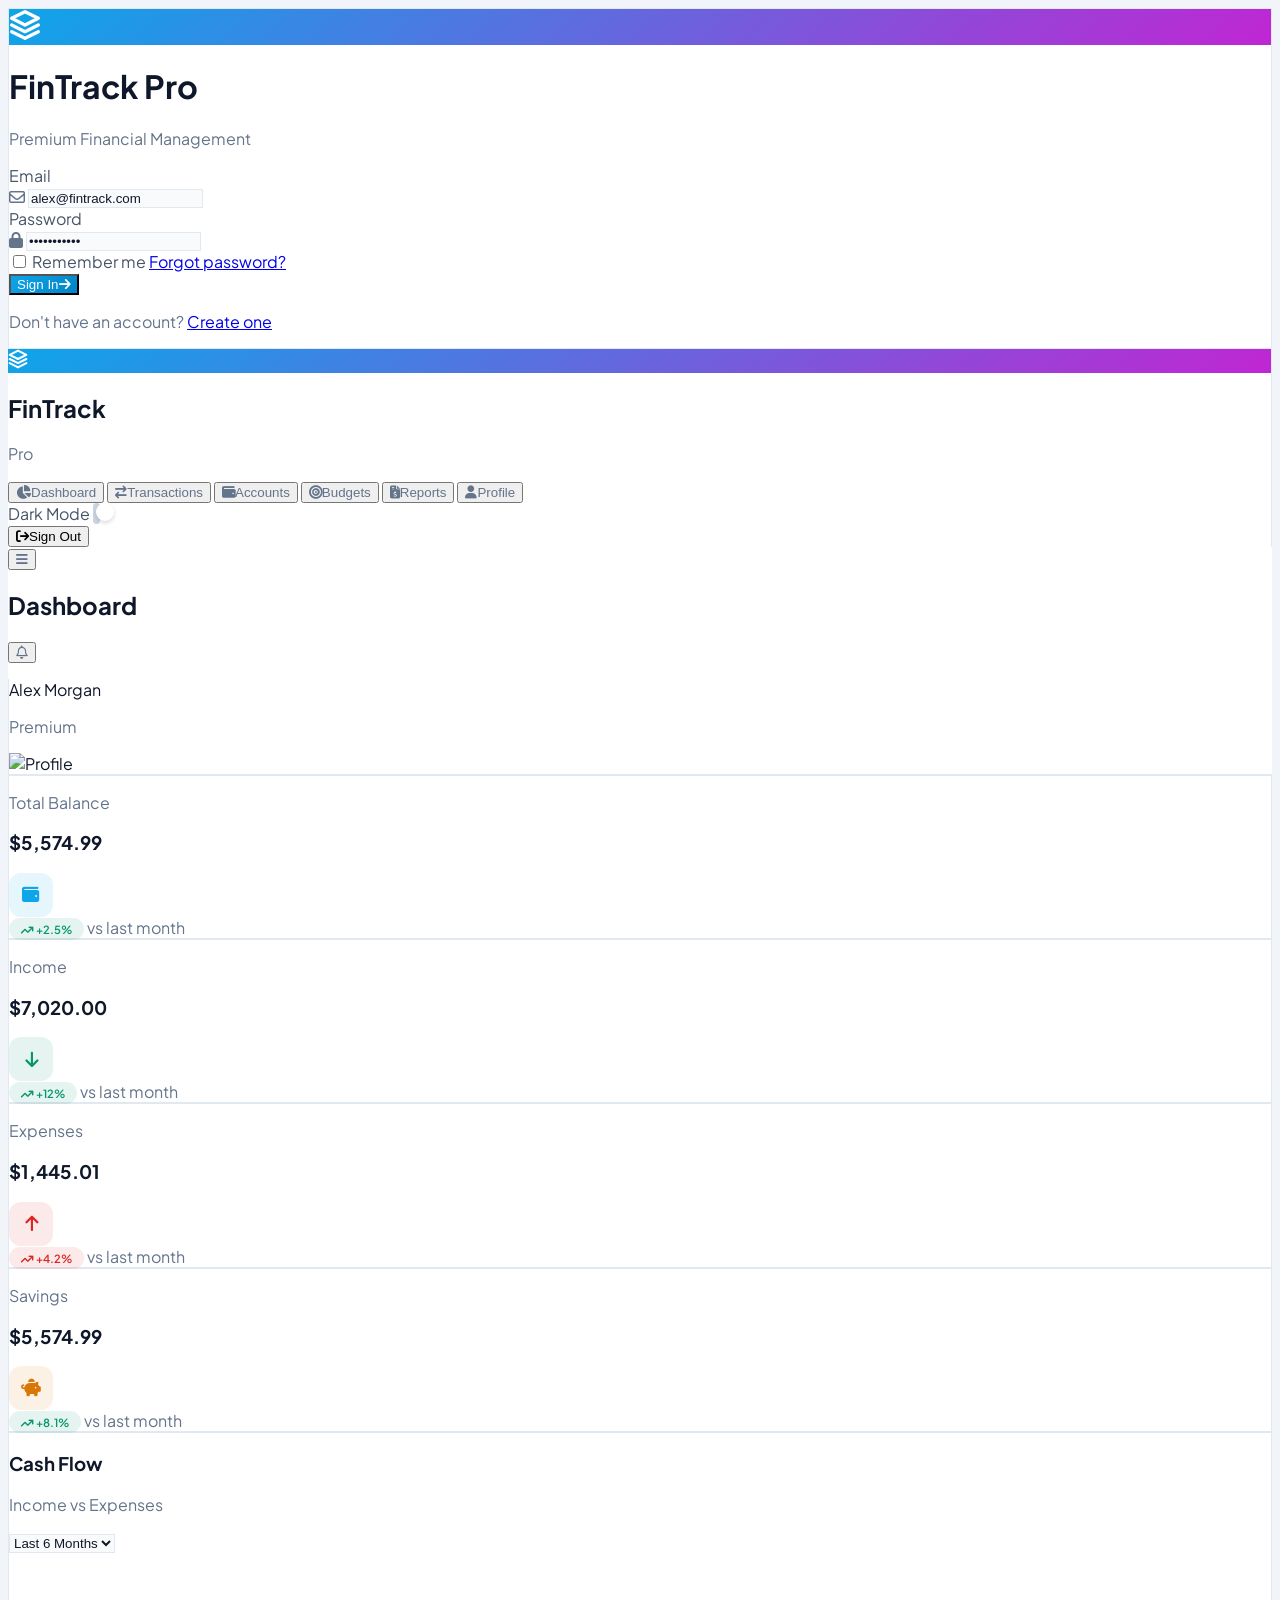
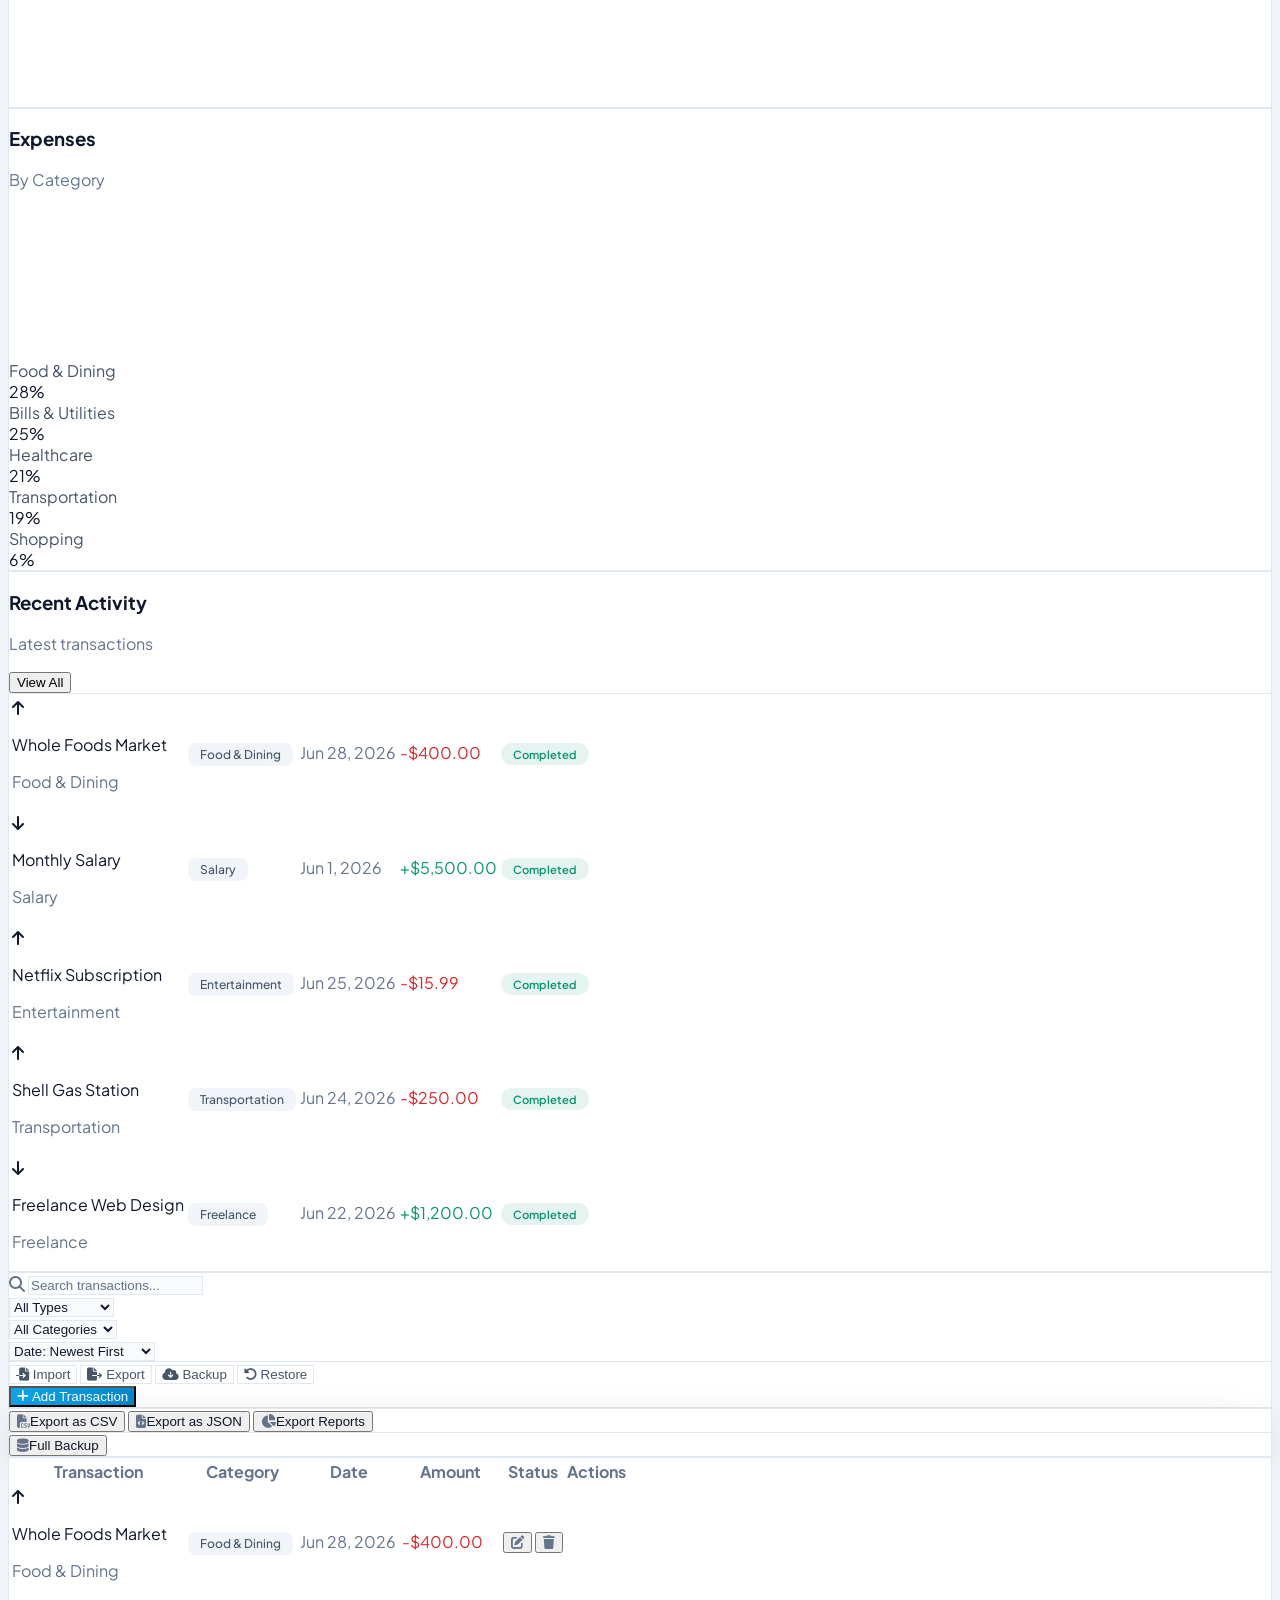
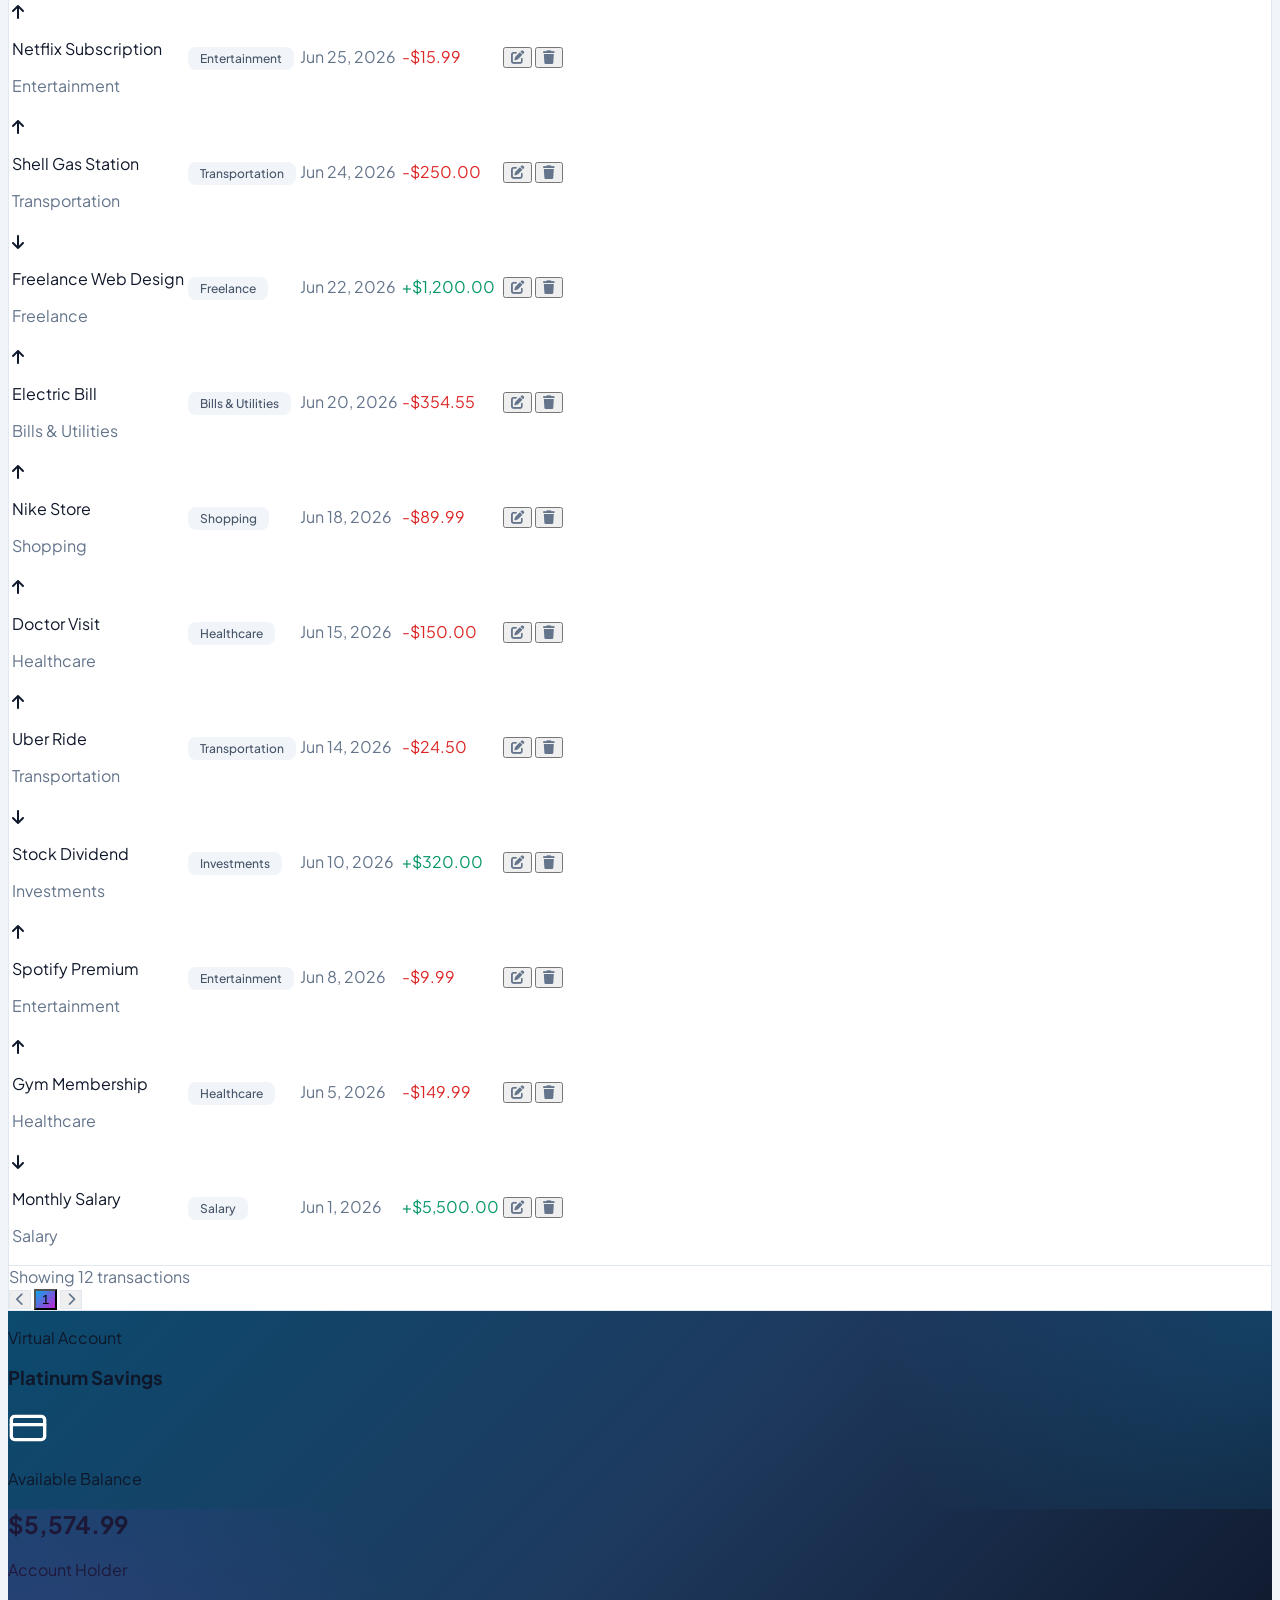
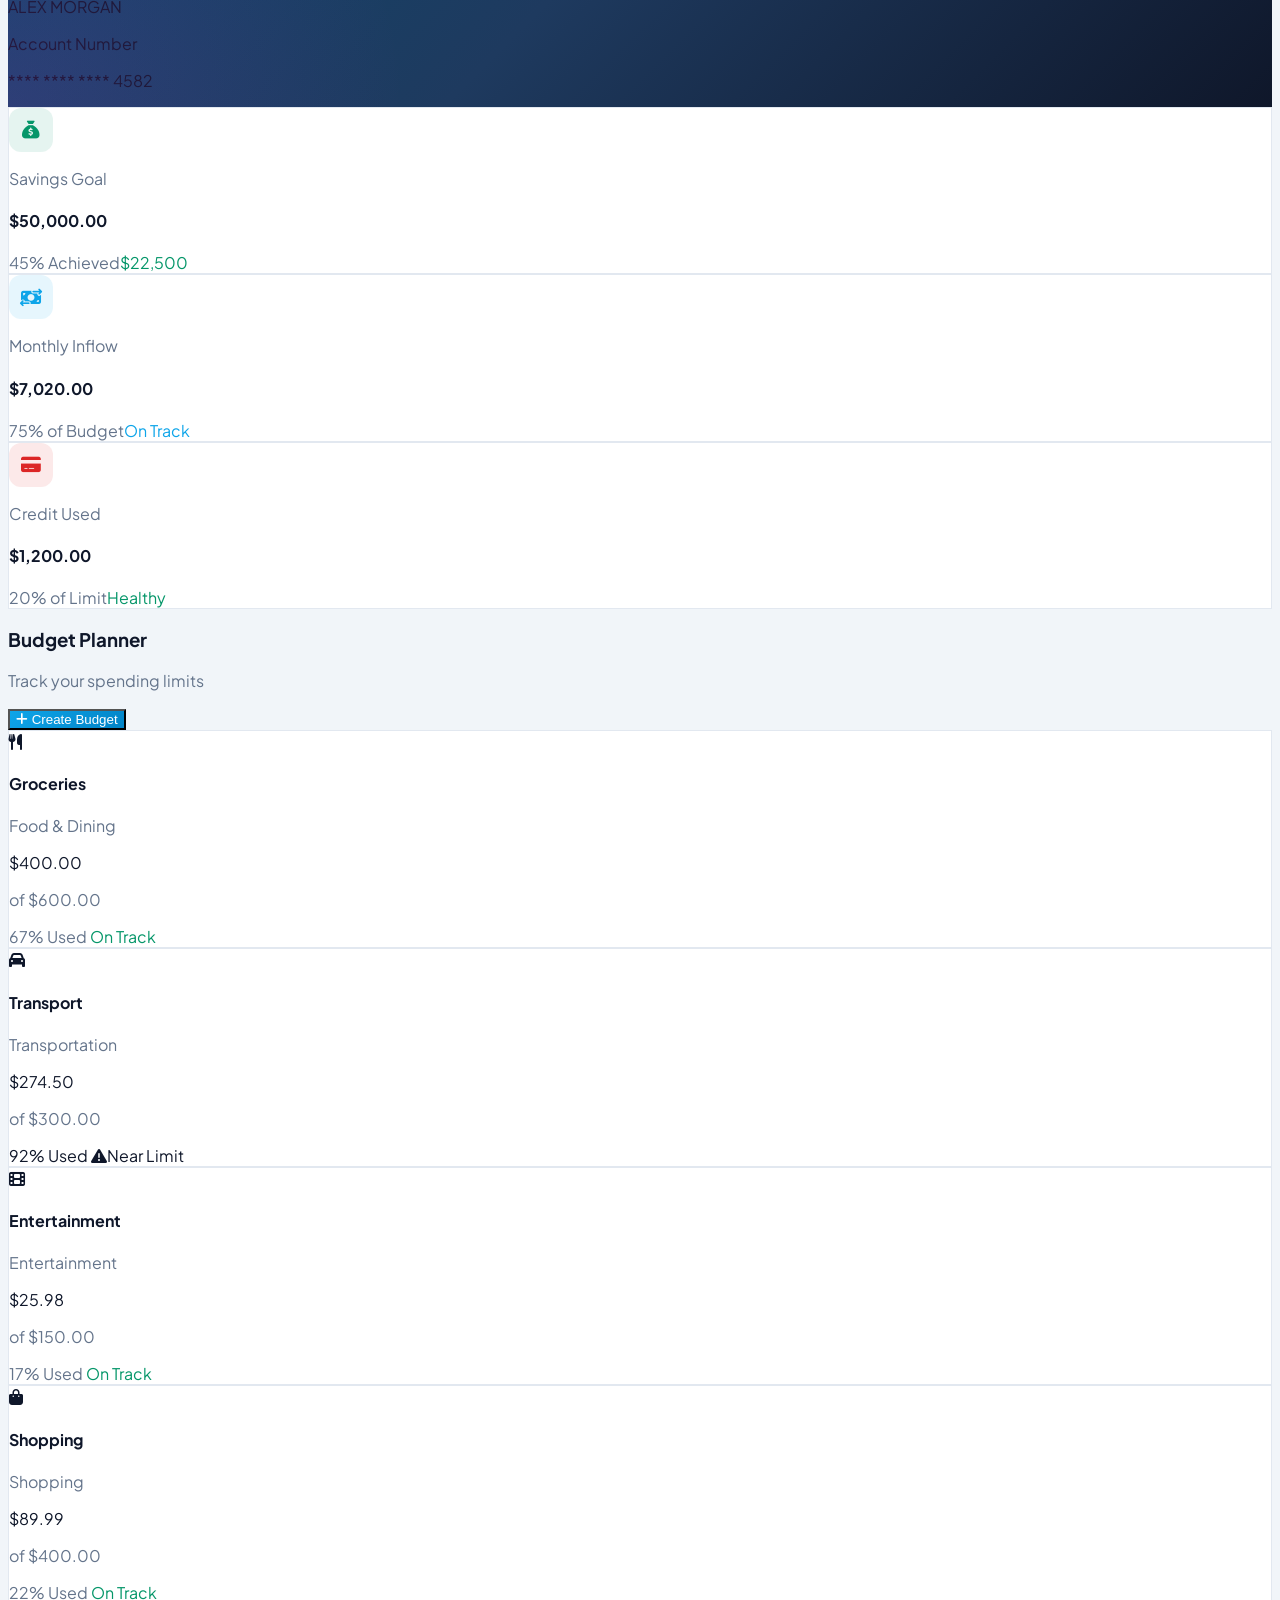
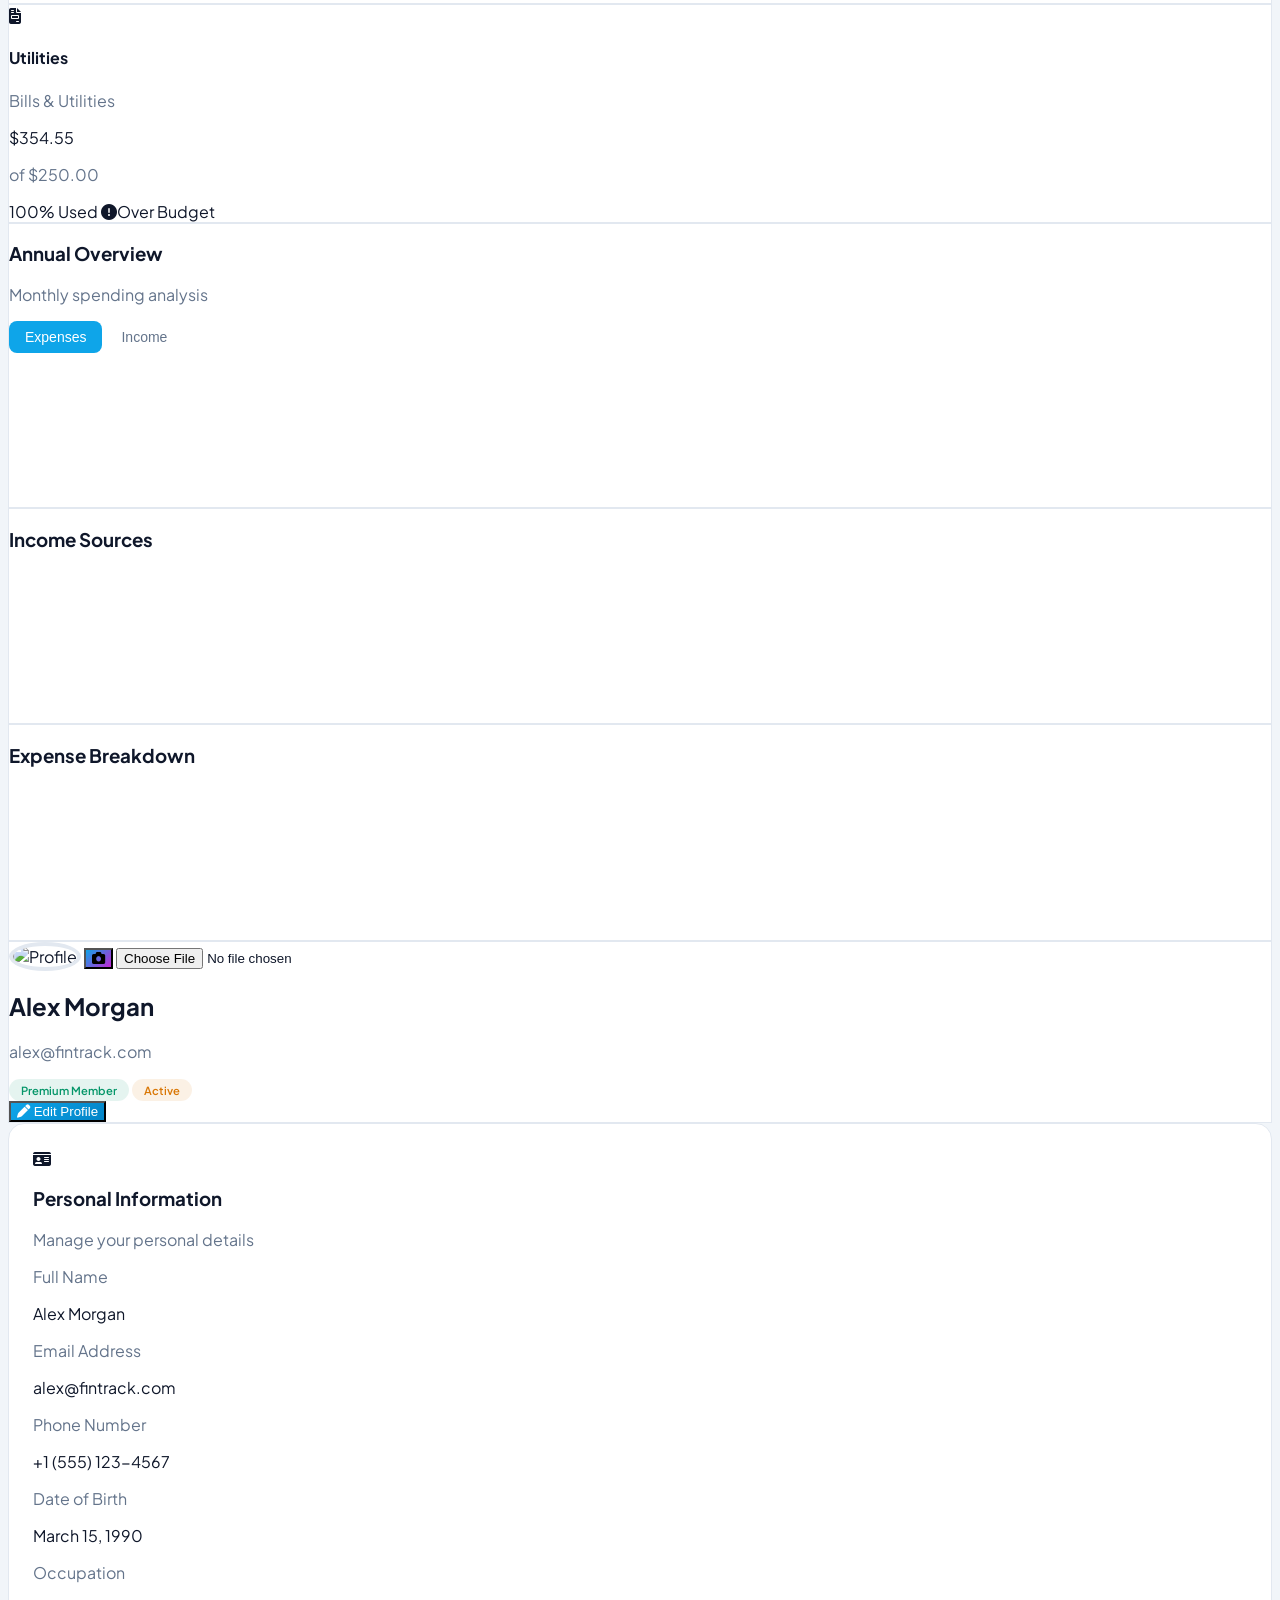
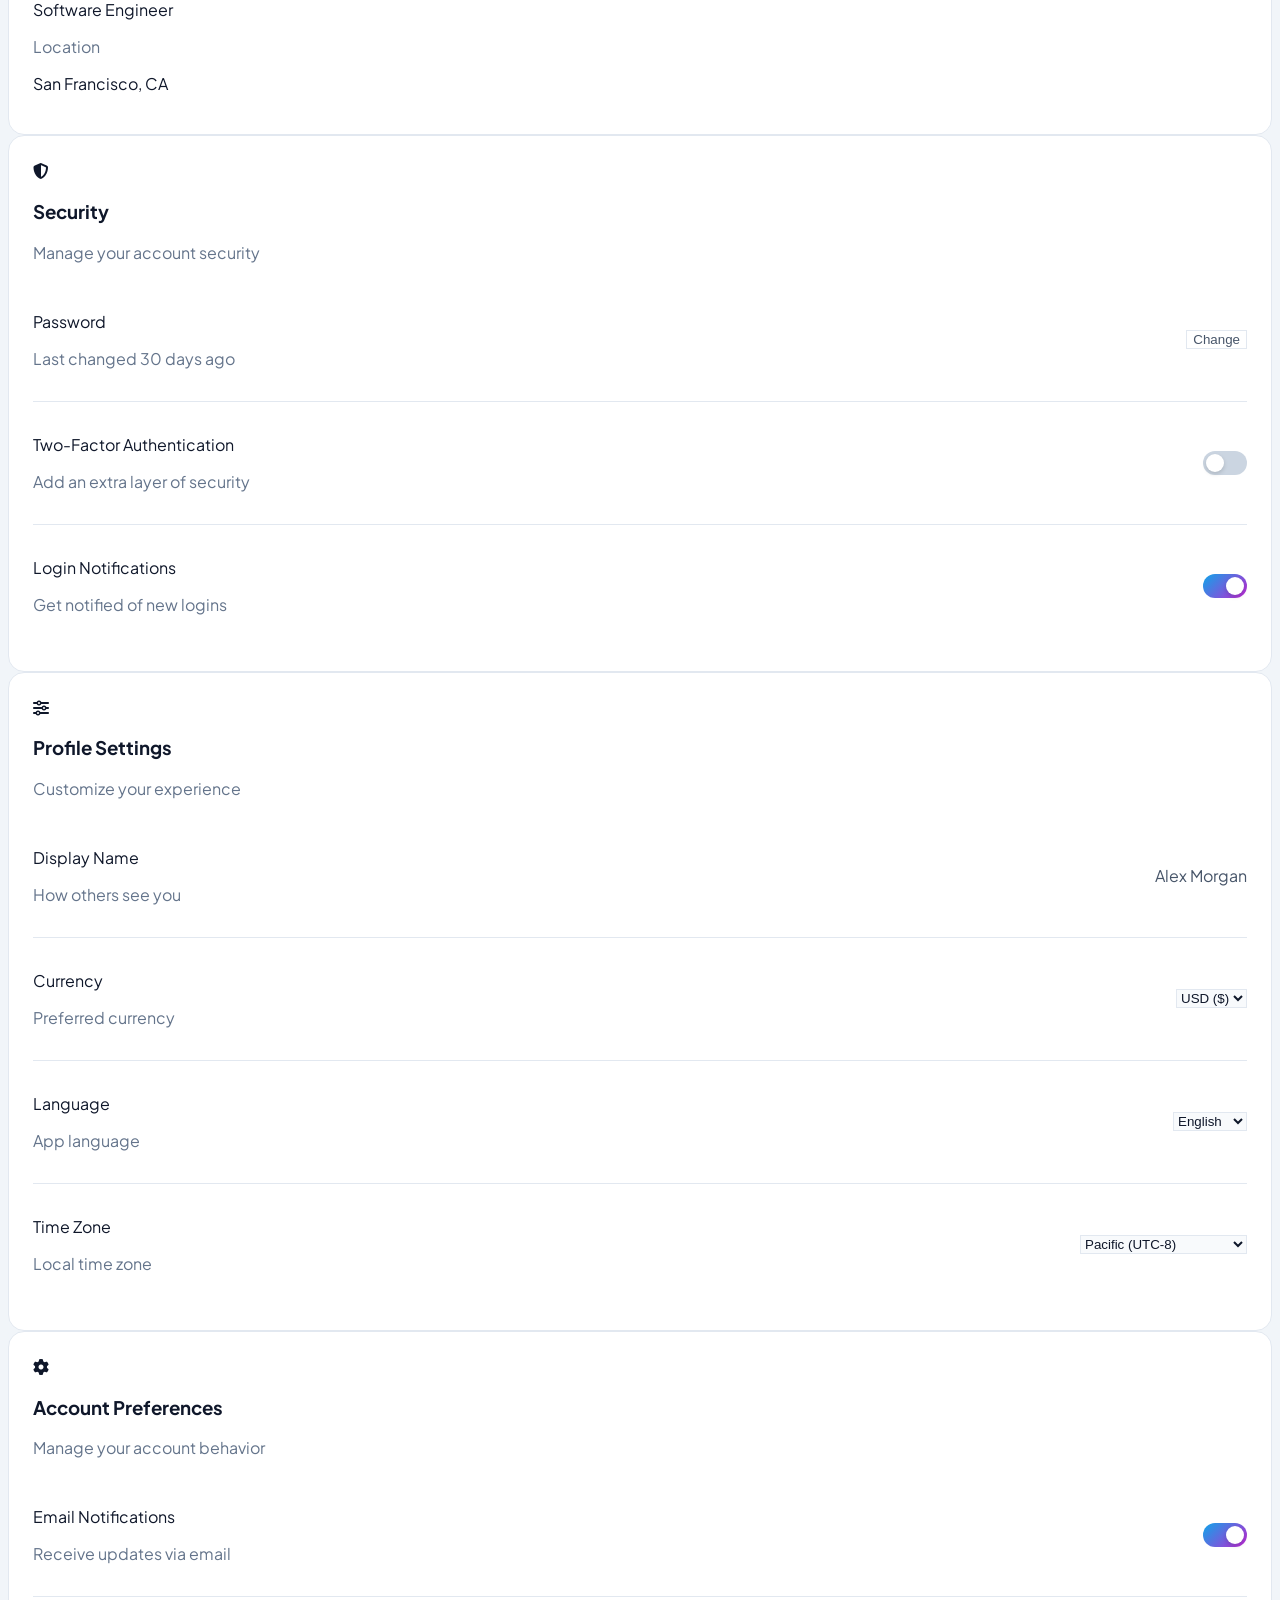
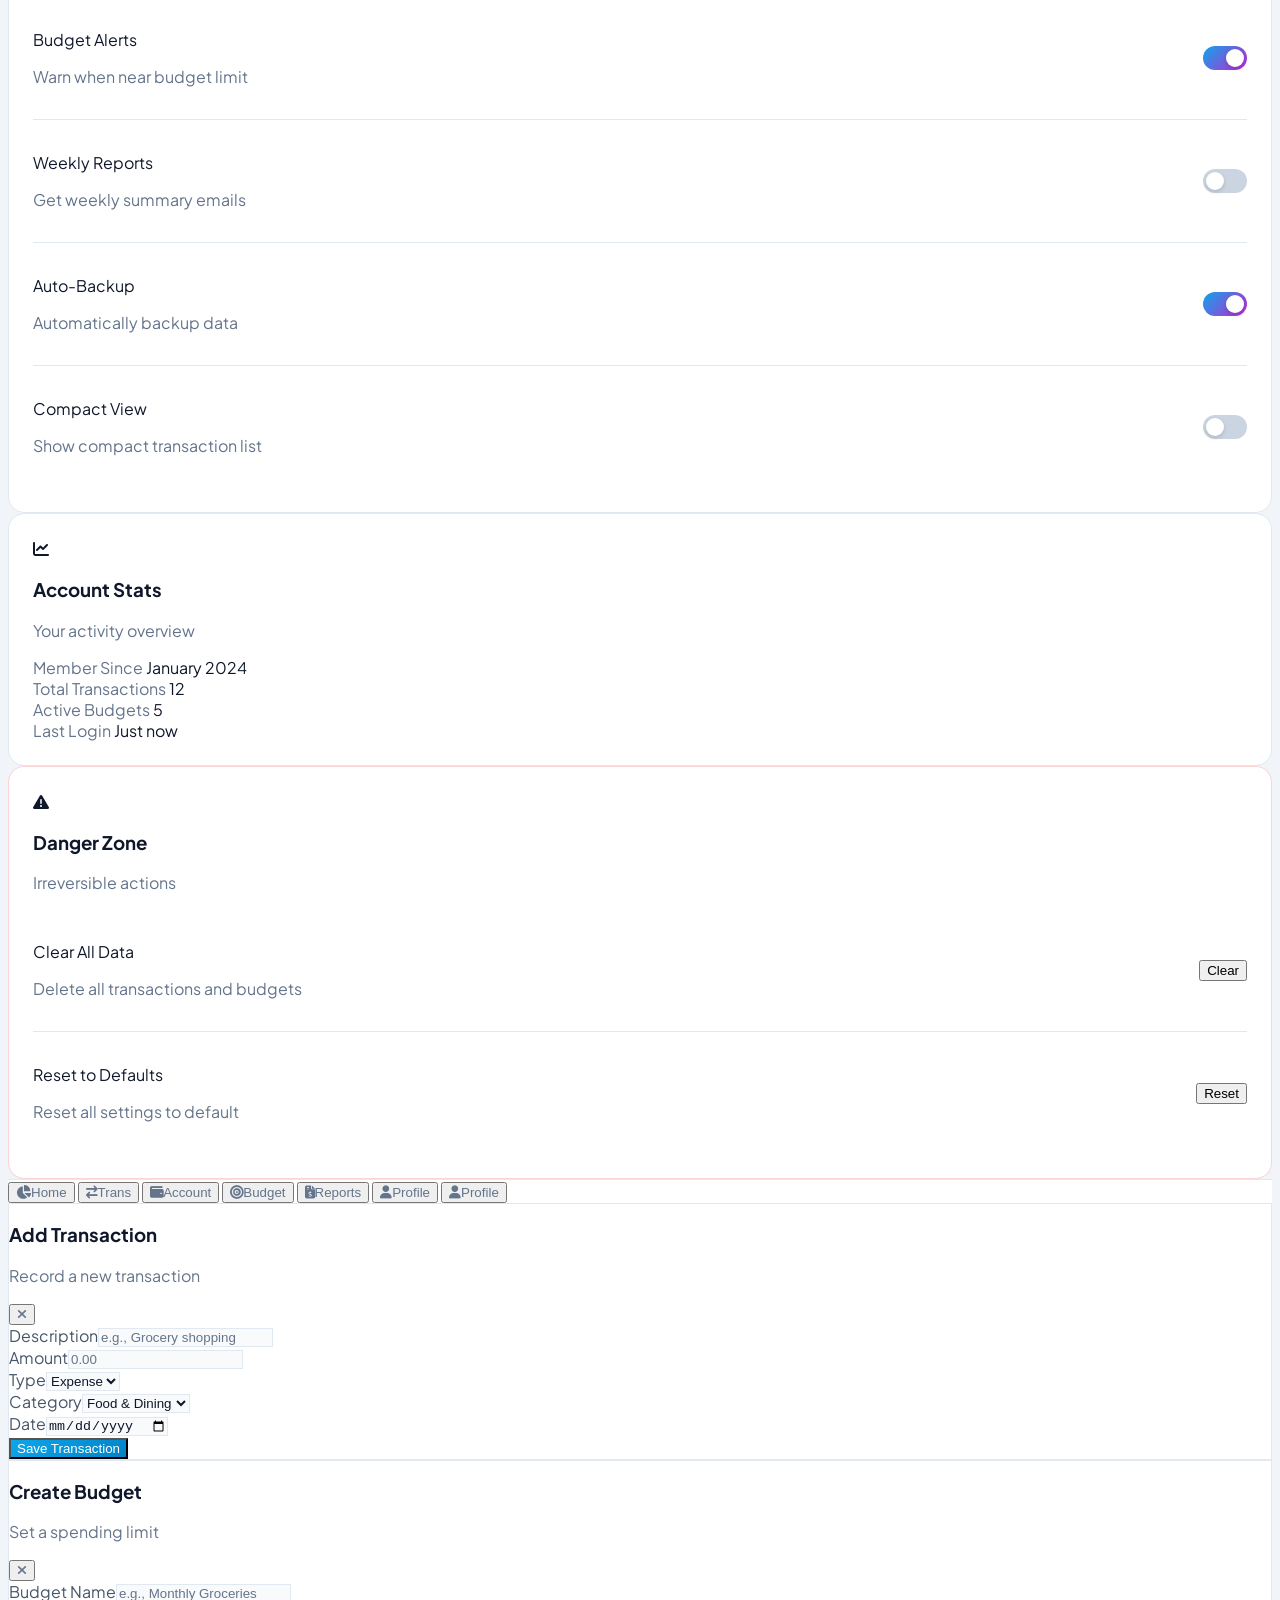
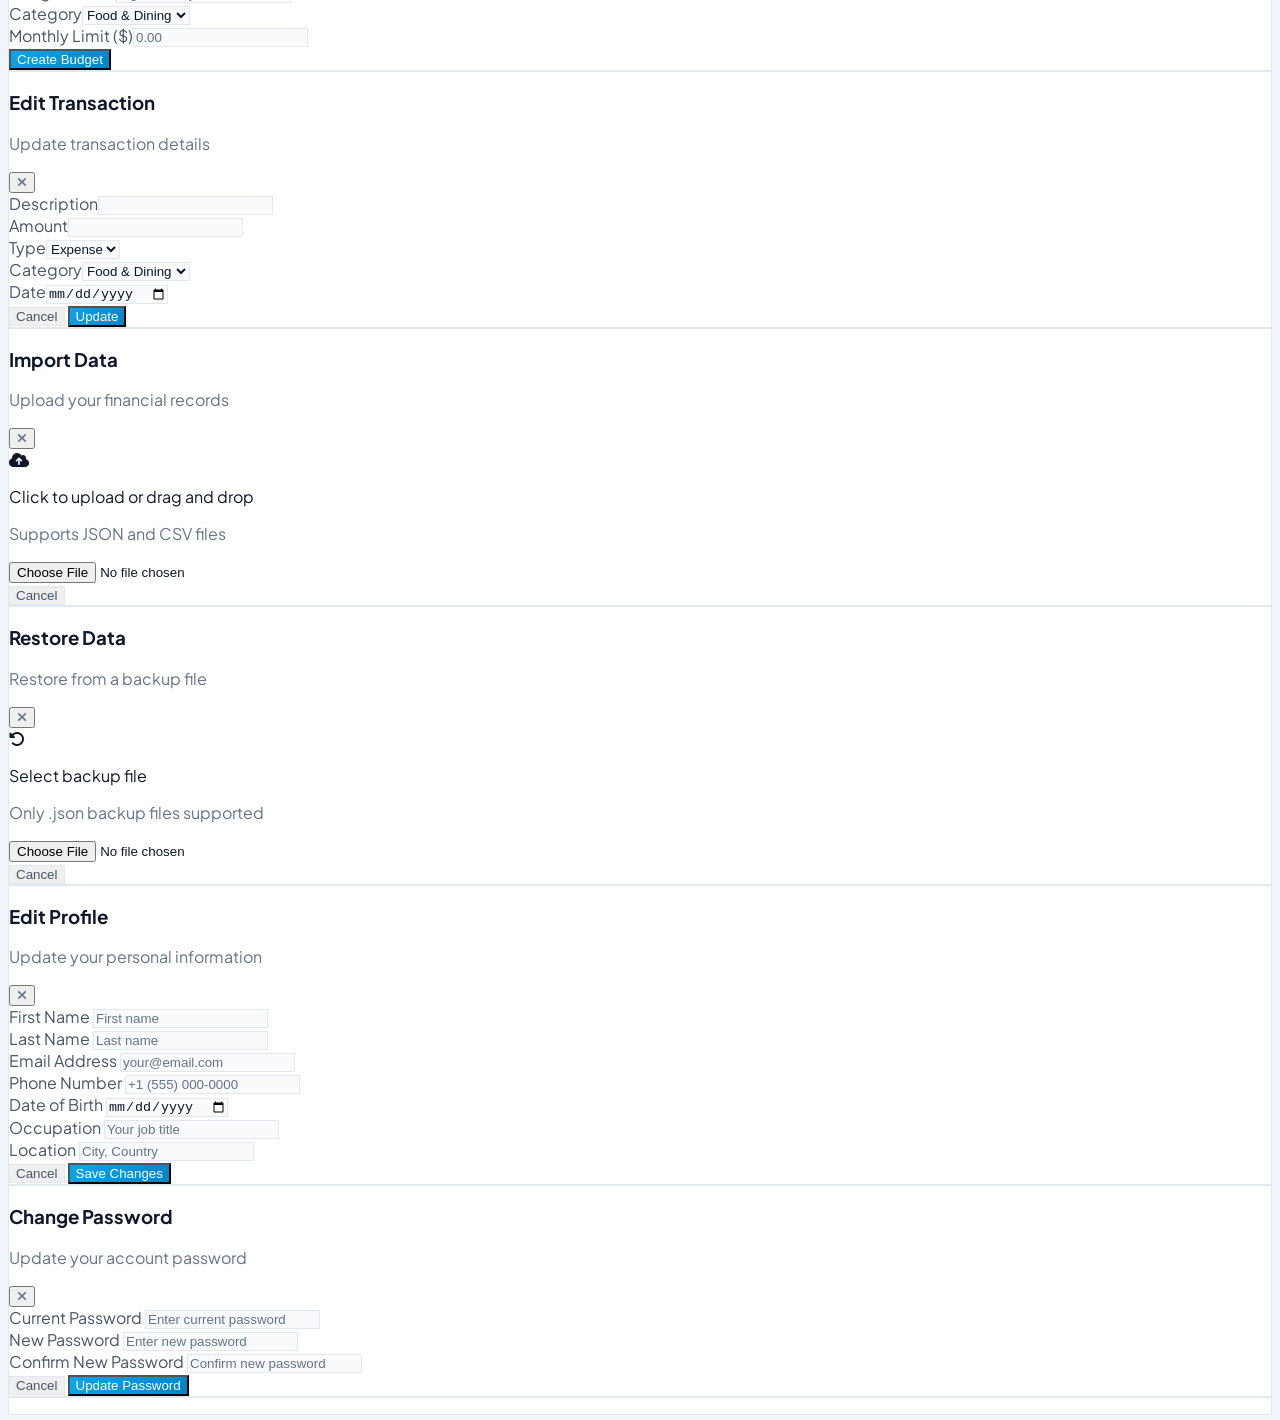
==== commit 345cfb8e: "profile option updated" ====
--- a/index.html
+++ b/index.html
@@ -415,6 +415,44 @@
 .dark .stat-icon.success { background: rgba(52, 211, 153, 0.1); color: #34d399; }
 .dark .stat-icon.danger { background: rgba(248, 113, 113, 0.1); color: #f87171; }
 .dark .stat-icon.warning { background: rgba(251, 191, 36, 0.1); color: #fbbf24; }
+
+/* ===== PROFILE AVATAR ===== */
+.profile-avatar {
+    width: 120px;
+    height: 120px;
+    border-radius: 50%;
+    object-fit: cover;
+    border: 4px solid var(--border-color);
+    transition: all 0.3s ease;
+}
+.profile-avatar:hover {
+    border-color: var(--accent);
+    transform: scale(1.05);
+}
+
+/* ===== PROFILE SECTIONS ===== */
+.profile-section {
+    background: var(--bg-card);
+    border: 1px solid var(--border-color);
+    border-radius: 1rem;
+    padding: 1.5rem;
+    transition: all 0.3s ease;
+}
+.profile-section:hover {
+    box-shadow: 0 4px 20px -4px rgba(0,0,0,0.3);
+}
+
+/* ===== PREFERENCE ITEMS ===== */
+.pref-item {
+    display: flex;
+    align-items: center;
+    justify-content: space-between;
+    padding: 1rem 0;
+    border-bottom: 1px solid var(--border-color);
+}
+.pref-item:last-child {
+    border-bottom: none;
+}
 </style>
 </head>
 <body class="min-h-screen antialiased">
@@ -494,6 +532,9 @@
             <button onclick="navigateTo('reports')" class="nav-item w-full flex items-center gap-3 px-4 py-3 rounded-xl text-sm font-medium transition-all" data-page="reports">
                 <i class="fa-solid fa-file-invoice-dollar w-5 text-center"></i>Reports
             </button>
+            <button onclick="navigateTo('profile')" class="nav-item w-full flex items-center gap-3 px-4 py-3 rounded-xl text-sm font-medium transition-all" data-page="profile">
+                <i class="fa-solid fa-user w-5 text-center"></i>Profile
+            </button>
         </nav>
         <div class="p-4 border-t" style="border-color: var(--border-color);">
             <div class="flex items-center justify-between px-4 py-3 mb-2">
@@ -526,10 +567,10 @@
                 </button>
                 <div class="flex items-center gap-3 pl-4" style="border-left: 1px solid var(--border-color);">
                     <div class="text-right hidden sm:block">
-                        <p class="text-sm font-semibold leading-tight" style="color: var(--text-primary);">Alex Morgan</p>
+                        <p id="header-user-name" class="text-sm font-semibold leading-tight" style="color: var(--text-primary);">Alex Morgan</p>
                         <p class="text-xs" style="color: var(--text-muted);">Premium</p>
                     </div>
-                    <img src="https://ui-avatars.com/api/?name=Alex+Morgan&background=0ea5e9&color=fff&size=128" alt="Profile" class="w-9 h-9 rounded-xl border-2" style="border-color: var(--border-color);">
+                    <img id="header-avatar" src="https://ui-avatars.com/api/?name=Alex+Morgan&background=0ea5e9&color=fff&size=128" alt="Profile" class="w-9 h-9 rounded-xl border-2" style="border-color: var(--border-color);">
                 </div>
             </div>
         </header>
@@ -760,7 +801,7 @@
                             <div class="flex justify-between items-end">
                                 <div>
                                     <p class="text-white/60 text-xs font-medium mb-1">Account Holder</p>
-                                    <p class="font-semibold tracking-wider text-sm">ALEX MORGAN</p>
+                                    <p id="card-holder-name" class="font-semibold tracking-wider text-sm">ALEX MORGAN</p>
                                 </div>
                                 <div class="text-right">
                                     <p class="text-white/60 text-xs font-medium mb-1">Account Number</p>
@@ -847,6 +888,309 @@
                     </div>
                 </div>
             </div>
+<div id="page-profile" class="page-content hidden page-transition max-w-7xl mx-auto space-y-6">
+
+    <!-- Profile Header Card -->
+    <div class="card rounded-2xl p-8">
+        <div class="flex flex-col md:flex-row items-center gap-6">
+            <div class="relative">
+                <img id="profile-avatar" src="https://ui-avatars.com/api/?name=Alex+Morgan&background=0ea5e9&color=fff&size=256" alt="Profile" class="profile-avatar">
+                <button onclick="document.getElementById('avatar-upload').click()" class="absolute bottom-0 right-0 w-10 h-10 rounded-full gradient-bg flex items-center justify-center text-white shadow-lg hover:scale-110 transition-transform cursor-pointer">
+                    <i class="fa-solid fa-camera text-sm"></i>
+                </button>
+                <input type="file" id="avatar-upload" class="hidden" accept="image/*" onchange="handleAvatarUpload(this)">
+            </div>
+            <div class="text-center md:text-left flex-1">
+                <h2 id="profile-display-name" class="text-2xl font-display font-bold" style="color: var(--text-primary);">Alex Morgan</h2>
+                <p id="profile-display-email" class="text-sm mt-1" style="color: var(--text-muted);">alex@fintrack.com</p>
+                <div class="flex flex-wrap gap-2 mt-3 justify-center md:justify-start">
+                    <span class="badge badge-success">Premium Member</span>
+                    <span class="badge badge-warning">Active</span>
+                </div>
+            </div>
+            <div class="flex gap-3">
+                <button onclick="openModal('edit-profile-modal')" class="btn-primary px-5 py-3 rounded-xl font-semibold text-sm flex items-center gap-2 cursor-pointer">
+                    <i class="fa-solid fa-pen"></i> Edit Profile
+                </button>
+            </div>
+        </div>
+    </div>
+
+    <div class="grid grid-cols-1 lg:grid-cols-3 gap-5">
+
+        <!-- User Information Management -->
+        <div class="lg:col-span-2 space-y-5">
+            <div class="profile-section">
+                <div class="flex items-center gap-3 mb-5">
+                    <div class="w-10 h-10 rounded-xl bg-primary-500/10 flex items-center justify-center text-primary-400">
+                        <i class="fa-solid fa-id-card"></i>
+                    </div>
+                    <div>
+                        <h3 class="font-display font-bold text-lg" style="color: var(--text-primary);">Personal Information</h3>
+                        <p class="text-xs" style="color: var(--text-muted);">Manage your personal details</p>
+                    </div>
+                </div>
+                <div class="grid grid-cols-1 md:grid-cols-2 gap-4">
+                    <div>
+                        <label class="block text-xs font-semibold uppercase tracking-wider mb-2" style="color: var(--text-muted);">Full Name</label>
+                        <p id="info-name" class="text-sm font-semibold" style="color: var(--text-primary);">Alex Morgan</p>
+                    </div>
+                    <div>
+                        <label class="block text-xs font-semibold uppercase tracking-wider mb-2" style="color: var(--text-muted);">Email Address</label>
+                        <p id="info-email" class="text-sm font-semibold" style="color: var(--text-primary);">alex@fintrack.com</p>
+                    </div>
+                    <div>
+                        <label class="block text-xs font-semibold uppercase tracking-wider mb-2" style="color: var(--text-muted);">Phone Number</label>
+                        <p id="info-phone" class="text-sm font-semibold" style="color: var(--text-primary);">+1 (555) 123-4567</p>
+                    </div>
+                    <div>
+                        <label class="block text-xs font-semibold uppercase tracking-wider mb-2" style="color: var(--text-muted);">Date of Birth</label>
+                        <p id="info-dob" class="text-sm font-semibold" style="color: var(--text-primary);">March 15, 1990</p>
+                    </div>
+                    <div>
+                        <label class="block text-xs font-semibold uppercase tracking-wider mb-2" style="color: var(--text-muted);">Occupation</label>
+                        <p id="info-occupation" class="text-sm font-semibold" style="color: var(--text-primary);">Software Engineer</p>
+                    </div>
+                    <div>
+                        <label class="block text-xs font-semibold uppercase tracking-wider mb-2" style="color: var(--text-muted);">Location</label>
+                        <p id="info-location" class="text-sm font-semibold" style="color: var(--text-primary);">San Francisco, CA</p>
+                    </div>
+                </div>
+            </div>
+
+            <div class="profile-section">
+                <div class="flex items-center gap-3 mb-5">
+                    <div class="w-10 h-10 rounded-xl bg-emerald-500/10 flex items-center justify-center text-emerald-400">
+                        <i class="fa-solid fa-shield-halved"></i>
+                    </div>
+                    <div>
+                        <h3 class="font-display font-bold text-lg" style="color: var(--text-primary);">Security</h3>
+                        <p class="text-xs" style="color: var(--text-muted);">Manage your account security</p>
+                    </div>
+                </div>
+                <div class="space-y-3">
+                    <div class="pref-item">
+                        <div>
+                            <p class="text-sm font-semibold" style="color: var(--text-primary);">Password</p>
+                            <p class="text-xs" style="color: var(--text-muted);">Last changed 30 days ago</p>
+                        </div>
+                        <button onclick="openModal('change-password-modal')" class="btn-secondary px-4 py-2 rounded-lg text-xs font-semibold cursor-pointer">Change</button>
+                    </div>
+                    <div class="pref-item">
+                        <div>
+                            <p class="text-sm font-semibold" style="color: var(--text-primary);">Two-Factor Authentication</p>
+                            <p class="text-xs" style="color: var(--text-muted);">Add an extra layer of security</p>
+                        </div>
+                        <label class="toggle-switch">
+                            <input type="checkbox" id="2fa-toggle" onchange="savePreference('twoFactor', this.checked)">
+                            <span class="toggle-slider"></span>
+                        </label>
+                    </div>
+                    <div class="pref-item">
+                        <div>
+                            <p class="text-sm font-semibold" style="color: var(--text-primary);">Login Notifications</p>
+                            <p class="text-xs" style="color: var(--text-muted);">Get notified of new logins</p>
+                        </div>
+                        <label class="toggle-switch">
+                            <input type="checkbox" id="login-notif-toggle" checked onchange="savePreference('loginNotifications', this.checked)">
+                            <span class="toggle-slider"></span>
+                        </label>
+                    </div>
+                </div>
+            </div>
+        </div>
+
+        <!-- Profile Settings & Account Preferences -->
+        <div class="space-y-5">
+
+            <!-- Profile Settings -->
+            <div class="profile-section">
+                <div class="flex items-center gap-3 mb-5">
+                    <div class="w-10 h-10 rounded-xl bg-purple-500/10 flex items-center justify-center text-purple-400">
+                        <i class="fa-solid fa-sliders"></i>
+                    </div>
+                    <div>
+                        <h3 class="font-display font-bold text-lg" style="color: var(--text-primary);">Profile Settings</h3>
+                        <p class="text-xs" style="color: var(--text-muted);">Customize your experience</p>
+                    </div>
+                </div>
+                <div class="space-y-3">
+                    <div class="pref-item">
+                        <div>
+                            <p class="text-sm font-semibold" style="color: var(--text-primary);">Display Name</p>
+                            <p class="text-xs" style="color: var(--text-muted);">How others see you</p>
+                        </div>
+                        <p id="setting-display-name" class="text-sm font-medium" style="color: var(--text-secondary);">Alex Morgan</p>
+                    </div>
+                    <div class="pref-item">
+                        <div>
+                            <p class="text-sm font-semibold" style="color: var(--text-primary);">Currency</p>
+                            <p class="text-xs" style="color: var(--text-muted);">Preferred currency</p>
+                        </div>
+                        <select id="setting-currency" onchange="savePreference('currency', this.value)" class="input-field px-3 py-1.5 rounded-lg text-xs cursor-pointer">
+                            <option value="USD">USD ($)</option>
+                            <option value="EUR">EUR (€)</option>
+                            <option value="GBP">GBP (£)</option>
+                            <option value="PKR">PKR (/-)</option>
+                            <option value="JPY">JPY (¥)</option>
+                        </select>
+                    </div>
+                    <div class="pref-item">
+                        <div>
+                            <p class="text-sm font-semibold" style="color: var(--text-primary);">Language</p>
+                            <p class="text-xs" style="color: var(--text-muted);">App language</p>
+                        </div>
+                        <select id="setting-language" onchange="savePreference('language', this.value)" class="input-field px-3 py-1.5 rounded-lg text-xs cursor-pointer">
+                            <option value="en">English</option>
+                            <option value="es">Español</option>
+                            <option value="fr">Français</option>
+                            <option value="de">Deutsch</option>
+                            <option value="hi">Urdu</option>
+                        </select>
+                    </div>
+                    <div class="pref-item">
+                        <div>
+                            <p class="text-sm font-semibold" style="color: var(--text-primary);">Time Zone</p>
+                            <p class="text-xs" style="color: var(--text-muted);">Local time zone</p>
+                        </div>
+                        <select id="setting-timezone" onchange="savePreference('timezone', this.value)" class="input-field px-3 py-1.5 rounded-lg text-xs cursor-pointer">
+                            <option value="UTC-8">Pacific (UTC-8)</option>
+                            <option value="UTC-5">Eastern (UTC-5)</option>
+                            <option value="UTC+0">GMT (UTC+0)</option>
+                            <option value="UTC+1">Central Europe (UTC+1)</option>
+                            <option value="UTC+5.5">Pakistan (UTC+5:30)</option>
+                        </select>
+                    </div>
+                </div>
+            </div>
+
+            <!-- Account Preferences -->
+            <div class="profile-section">
+                <div class="flex items-center gap-3 mb-5">
+                    <div class="w-10 h-10 rounded-xl bg-amber-500/10 flex items-center justify-center text-amber-400">
+                        <i class="fa-solid fa-gear"></i>
+                    </div>
+                    <div>
+                        <h3 class="font-display font-bold text-lg" style="color: var(--text-primary);">Account Preferences</h3>
+                        <p class="text-xs" style="color: var(--text-muted);">Manage your account behavior</p>
+                    </div>
+                </div>
+                <div class="space-y-3">
+                    <div class="pref-item">
+                        <div>
+                            <p class="text-sm font-semibold" style="color: var(--text-primary);">Email Notifications</p>
+                            <p class="text-xs" style="color: var(--text-muted);">Receive updates via email</p>
+                        </div>
+                        <label class="toggle-switch">
+                            <input type="checkbox" id="email-notif-toggle" checked onchange="savePreference('emailNotifications', this.checked)">
+                            <span class="toggle-slider"></span>
+                        </label>
+                    </div>
+                    <div class="pref-item">
+                        <div>
+                            <p class="text-sm font-semibold" style="color: var(--text-primary);">Budget Alerts</p>
+                            <p class="text-xs" style="color: var(--text-muted);">Warn when near budget limit</p>
+                        </div>
+                        <label class="toggle-switch">
+                            <input type="checkbox" id="budget-alert-toggle" checked onchange="savePreference('budgetAlerts', this.checked)">
+                            <span class="toggle-slider"></span>
+                        </label>
+                    </div>
+                    <div class="pref-item">
+                        <div>
+                            <p class="text-sm font-semibold" style="color: var(--text-primary);">Weekly Reports</p>
+                            <p class="text-xs" style="color: var(--text-muted);">Get weekly summary emails</p>
+                        </div>
+                        <label class="toggle-switch">
+                            <input type="checkbox" id="weekly-report-toggle" onchange="savePreference('weeklyReports', this.checked)">
+                            <span class="toggle-slider"></span>
+                        </label>
+                    </div>
+                    <div class="pref-item">
+                        <div>
+                            <p class="text-sm font-semibold" style="color: var(--text-primary);">Auto-Backup</p>
+                            <p class="text-xs" style="color: var(--text-muted);">Automatically backup data</p>
+                        </div>
+                        <label class="toggle-switch">
+                            <input type="checkbox" id="auto-backup-toggle" checked onchange="savePreference('autoBackup', this.checked)">
+                            <span class="toggle-slider"></span>
+                        </label>
+                    </div>
+                    <div class="pref-item">
+                        <div>
+                            <p class="text-sm font-semibold" style="color: var(--text-primary);">Compact View</p>
+                            <p class="text-xs" style="color: var(--text-muted);">Show compact transaction list</p>
+                        </div>
+                        <label class="toggle-switch">
+                            <input type="checkbox" id="compact-view-toggle" onchange="savePreference('compactView', this.checked)">
+                            <span class="toggle-slider"></span>
+                        </label>
+                    </div>
+                </div>
+            </div>
+
+            <!-- Account Stats -->
+            <div class="profile-section">
+                <div class="flex items-center gap-3 mb-5">
+                    <div class="w-10 h-10 rounded-xl bg-rose-500/10 flex items-center justify-center text-rose-400">
+                        <i class="fa-solid fa-chart-line"></i>
+                    </div>
+                    <div>
+                        <h3 class="font-display font-bold text-lg" style="color: var(--text-primary);">Account Stats</h3>
+                        <p class="text-xs" style="color: var(--text-muted);">Your activity overview</p>
+                    </div>
+                </div>
+                <div class="space-y-4">
+                    <div class="flex justify-between text-sm">
+                        <span style="color: var(--text-muted);">Member Since</span>
+                        <span class="font-semibold" style="color: var(--text-primary);">January 2024</span>
+                    </div>
+                    <div class="flex justify-between text-sm">
+                        <span style="color: var(--text-muted);">Total Transactions</span>
+                        <span class="font-semibold" style="color: var(--text-primary);" id="profile-total-transactions">0</span>
+                    </div>
+                    <div class="flex justify-between text-sm">
+                        <span style="color: var(--text-muted);">Active Budgets</span>
+                        <span class="font-semibold" style="color: var(--text-primary);" id="profile-active-budgets">0</span>
+                    </div>
+                    <div class="flex justify-between text-sm">
+                        <span style="color: var(--text-muted);">Last Login</span>
+                        <span class="font-semibold" style="color: var(--text-primary);">Just now</span>
+                    </div>
+                </div>
+            </div>
+
+            <!-- Danger Zone -->
+            <div class="profile-section" style="border-color: rgba(248,113,113,0.3);">
+                <div class="flex items-center gap-3 mb-5">
+                    <div class="w-10 h-10 rounded-xl bg-rose-500/10 flex items-center justify-center text-rose-400">
+                        <i class="fa-solid fa-triangle-exclamation"></i>
+                    </div>
+                    <div>
+                        <h3 class="font-display font-bold text-lg text-rose-400">Danger Zone</h3>
+                        <p class="text-xs" style="color: var(--text-muted);">Irreversible actions</p>
+                    </div>
+                </div>
+                <div class="space-y-3">
+                    <div class="pref-item">
+                        <div>
+                            <p class="text-sm font-semibold text-rose-400">Clear All Data</p>
+                            <p class="text-xs" style="color: var(--text-muted);">Delete all transactions and budgets</p>
+                        </div>
+                        <button onclick="clearAllData()" class="px-4 py-2 rounded-lg text-xs font-semibold bg-rose-500/10 text-rose-400 hover:bg-rose-500/20 transition-colors cursor-pointer">Clear</button>
+                    </div>
+                    <div class="pref-item">
+                        <div>
+                            <p class="text-sm font-semibold text-rose-400">Reset to Defaults</p>
+                            <p class="text-xs" style="color: var(--text-muted);">Reset all settings to default</p>
+                        </div>
+                        <button onclick="resetToDefaults()" class="px-4 py-2 rounded-lg text-xs font-semibold bg-rose-500/10 text-rose-400 hover:bg-rose-500/20 transition-colors cursor-pointer">Reset</button>
+                    </div>
+                </div>
+            </div>
+        </div>
+    </div>
+</div>
         </div>
     </main>
 
@@ -867,6 +1211,12 @@
         <button onclick="navigateTo('reports')" class="flex flex-col items-center gap-1 py-2 px-3 rounded-xl transition-colors" style="color: var(--text-muted);" data-mobile-page="reports">
             <i class="fa-solid fa-file-invoice-dollar text-lg"></i><span class="text-[10px] font-medium">Reports</span>
         </button>
+<button onclick="navigateTo('profile')" class="flex flex-col items-center gap-1 py-2 px-3 rounded-xl transition-colors" style="color: var(--text-muted);" data-mobile-page="profile">
+            <i class="fa-solid fa-user text-lg"></i><span class="text-[10px] font-medium">Profile</span>
+        </button>
+ <button onclick="navigateTo('profile')" class="nav-item w-full flex items-center gap-3 px-4 py-3 rounded-xl text-sm font-medium transition-all" data-page="profile">
+                <i class="fa-solid fa-user w-5 text-center"></i>Profile
+            </button>
     </nav>
 </div>
 
@@ -971,6 +1321,92 @@
             </div>
             <button onclick="closeModal('restore-modal')" class="w-full py-3 rounded-xl text-sm font-semibold transition-colors hover:bg-slate-100 dark:hover:bg-slate-700" style="color: var(--text-secondary); border: 1px solid var(--border-color);">Cancel</button>
         </div>
+    </div>
+</div>
+
+<!-- EDIT PROFILE MODAL -->
+<div id="edit-profile-modal" class="modal-overlay fixed inset-0 bg-black/40 z-50 hidden flex items-center justify-center p-4">
+    <div class="card w-full max-w-lg rounded-2xl shadow-2xl p-6 transform scale-95 opacity-0 transition-all duration-300" id="edit-profile-modal-content">
+        <div class="flex justify-between items-center mb-6">
+            <div>
+                <h3 class="font-display font-bold text-xl" style="color: var(--text-primary);">Edit Profile</h3>
+                <p class="text-sm" style="color: var(--text-muted);">Update your personal information</p>
+            </div>
+            <button onclick="closeModal('edit-profile-modal')" class="w-8 h-8 rounded-lg flex items-center justify-center transition-colors hover:bg-slate-700" style="color: var(--text-muted);">
+                <i class="fa-solid fa-xmark"></i>
+            </button>
+        </div>
+        <form id="edit-profile-form" class="space-y-4">
+            <div class="grid grid-cols-1 md:grid-cols-2 gap-4">
+                <div>
+                    <label class="block text-sm font-semibold mb-2" style="color: var(--text-secondary);">First Name</label>
+                    <input type="text" id="edit-first-name" class="input-field w-full px-4 py-3 rounded-xl text-sm" placeholder="First name" required>
+                </div>
+                <div>
+                    <label class="block text-sm font-semibold mb-2" style="color: var(--text-secondary);">Last Name</label>
+                    <input type="text" id="edit-last-name" class="input-field w-full px-4 py-3 rounded-xl text-sm" placeholder="Last name" required>
+                </div>
+            </div>
+            <div>
+                <label class="block text-sm font-semibold mb-2" style="color: var(--text-secondary);">Email Address</label>
+                <input type="email" id="edit-email" class="input-field w-full px-4 py-3 rounded-xl text-sm" placeholder="your@email.com" required>
+            </div>
+            <div>
+                <label class="block text-sm font-semibold mb-2" style="color: var(--text-secondary);">Phone Number</label>
+                <input type="tel" id="edit-phone" class="input-field w-full px-4 py-3 rounded-xl text-sm" placeholder="+1 (555) 000-0000">
+            </div>
+            <div class="grid grid-cols-1 md:grid-cols-2 gap-4">
+                <div>
+                    <label class="block text-sm font-semibold mb-2" style="color: var(--text-secondary);">Date of Birth</label>
+                    <input type="date" id="edit-dob" class="input-field w-full px-4 py-3 rounded-xl text-sm">
+                </div>
+                <div>
+                    <label class="block text-sm font-semibold mb-2" style="color: var(--text-secondary);">Occupation</label>
+                    <input type="text" id="edit-occupation" class="input-field w-full px-4 py-3 rounded-xl text-sm" placeholder="Your job title">
+                </div>
+            </div>
+            <div>
+                <label class="block text-sm font-semibold mb-2" style="color: var(--text-secondary);">Location</label>
+                <input type="text" id="edit-location" class="input-field w-full px-4 py-3 rounded-xl text-sm" placeholder="City, Country">
+            </div>
+            <div class="flex gap-3 pt-2">
+                <button type="button" onclick="closeModal('edit-profile-modal')" class="flex-1 py-3.5 rounded-xl text-sm font-semibold transition-colors hover:bg-slate-700" style="color: var(--text-secondary); border: 1px solid var(--border-color);">Cancel</button>
+                <button type="submit" class="flex-1 btn-primary py-3.5 rounded-xl font-semibold text-sm">Save Changes</button>
+            </div>
+        </form>
+    </div>
+</div>
+
+<!-- CHANGE PASSWORD MODAL -->
+<div id="change-password-modal" class="modal-overlay fixed inset-0 bg-black/40 z-50 hidden flex items-center justify-center p-4">
+    <div class="card w-full max-w-md rounded-2xl shadow-2xl p-6 transform scale-95 opacity-0 transition-all duration-300" id="change-password-modal-content">
+        <div class="flex justify-between items-center mb-6">
+            <div>
+                <h3 class="font-display font-bold text-xl" style="color: var(--text-primary);">Change Password</h3>
+                <p class="text-sm" style="color: var(--text-muted);">Update your account password</p>
+            </div>
+            <button onclick="closeModal('change-password-modal')" class="w-8 h-8 rounded-lg flex items-center justify-center transition-colors hover:bg-slate-700" style="color: var(--text-muted);">
+                <i class="fa-solid fa-xmark"></i>
+            </button>
+        </div>
+        <form id="change-password-form" class="space-y-4">
+            <div>
+                <label class="block text-sm font-semibold mb-2" style="color: var(--text-secondary);">Current Password</label>
+                <input type="password" id="current-password" class="input-field w-full px-4 py-3 rounded-xl text-sm" placeholder="Enter current password" required>
+            </div>
+            <div>
+                <label class="block text-sm font-semibold mb-2" style="color: var(--text-secondary);">New Password</label>
+                <input type="password" id="new-password" class="input-field w-full px-4 py-3 rounded-xl text-sm" placeholder="Enter new password" required>
+            </div>
+            <div>
+                <label class="block text-sm font-semibold mb-2" style="color: var(--text-secondary);">Confirm New Password</label>
+                <input type="password" id="confirm-password" class="input-field w-full px-4 py-3 rounded-xl text-sm" placeholder="Confirm new password" required>
+            </div>
+            <div class="flex gap-3 pt-2">
+                <button type="button" onclick="closeModal('change-password-modal')" class="flex-1 py-3.5 rounded-xl text-sm font-semibold transition-colors hover:bg-slate-700" style="color: var(--text-secondary); border: 1px solid var(--border-color);">Cancel</button>
+                <button type="submit" class="flex-1 btn-primary py-3.5 rounded-xl font-semibold text-sm">Update Password</button>
+            </div>
+        </form>
     </div>
 </div>
 
@@ -1098,7 +1534,7 @@
             el.classList.remove('text-slate-400');
         }
     });
-    const titles = { 'dashboard': 'Dashboard', 'transactions': 'Transactions', 'accounts': 'My Accounts', 'budgets': 'Budget Planner', 'reports': 'Financial Reports' };
+    const titles = { 'dashboard': 'Dashboard', 'transactions': 'Transactions', 'accounts': 'My Accounts', 'budgets': 'Budget Planner', 'reports': 'Financial Reports', 'profile': 'User Profile' };
     document.getElementById('page-title').textContent = titles[page] || 'FinTrack';
     currentPage = page;
     setTimeout(() => {
@@ -1856,9 +2292,224 @@
     });
 }
 
+// ==================== PROFILE FUNCTIONS ====================
+
+// Default profile data
+const defaultProfile = {
+    firstName: "Alex",
+    lastName: "Morgan",
+    email: "alex@fintrack.com",
+    phone: "+1 (555) 123-4567",
+    dob: "1990-03-15",
+    occupation: "Software Engineer",
+    location: "San Francisco, CA",
+    avatar: null,
+    preferences: {
+        currency: "USD",
+        language: "en",
+        timezone: "UTC-8",
+        emailNotifications: true,
+        budgetAlerts: true,
+        weeklyReports: false,
+        autoBackup: true,
+        compactView: false,
+        twoFactor: false,
+        loginNotifications: true
+    }
+};
+
+// Load profile from localStorage or use default
+function loadProfile() {
+    const stored = localStorage.getItem('fintrack_profile');
+    if (stored) {
+        return JSON.parse(stored);
+    }
+    return JSON.parse(JSON.stringify(defaultProfile));
+}
+
+// Save profile to localStorage
+function saveProfile(profile) {
+    localStorage.setItem('fintrack_profile', JSON.stringify(profile));
+}
+
+// Update all profile UI elements
+function updateProfileUI() {
+    const profile = loadProfile();
+    const fullName = profile.firstName + " " + profile.lastName;
+
+    // Header
+    document.getElementById('header-user-name').textContent = fullName;
+    document.getElementById('profile-display-name').textContent = fullName;
+    document.getElementById('profile-display-email').textContent = profile.email;
+
+    // Personal Info
+    document.getElementById('info-name').textContent = fullName;
+    document.getElementById('info-email').textContent = profile.email;
+    document.getElementById('info-phone').textContent = profile.phone || "Not set";
+    document.getElementById('info-dob').textContent = profile.dob ? new Date(profile.dob).toLocaleDateString('en-US', { month: 'long', day: 'numeric', year: 'numeric' }) : "Not set";
+    document.getElementById('info-occupation').textContent = profile.occupation || "Not set";
+    document.getElementById('info-location').textContent = profile.location || "Not set";
+
+    // Settings display
+    document.getElementById('setting-display-name').textContent = fullName;
+    document.getElementById('setting-currency').value = profile.preferences.currency;
+    document.getElementById('setting-language').value = profile.preferences.language;
+    document.getElementById('setting-timezone').value = profile.preferences.timezone;
+
+    // Toggles
+    document.getElementById('email-notif-toggle').checked = profile.preferences.emailNotifications;
+    document.getElementById('budget-alert-toggle').checked = profile.preferences.budgetAlerts;
+    document.getElementById('weekly-report-toggle').checked = profile.preferences.weeklyReports;
+    document.getElementById('auto-backup-toggle').checked = profile.preferences.autoBackup;
+    document.getElementById('compact-view-toggle').checked = profile.preferences.compactView;
+    document.getElementById('2fa-toggle').checked = profile.preferences.twoFactor;
+    document.getElementById('login-notif-toggle').checked = profile.preferences.loginNotifications;
+
+    // Stats
+    document.getElementById('profile-total-transactions').textContent = appData.transactions.length;
+    document.getElementById('profile-active-budgets').textContent = appData.budgets.length;
+
+    // Avatar
+    const avatarImg = document.getElementById('profile-avatar');
+    const headerAvatar = document.getElementById('header-avatar');
+    if (profile.avatar) {
+        avatarImg.src = profile.avatar;
+        headerAvatar.src = profile.avatar;
+    } else {
+        avatarImg.src = `https://ui-avatars.com/api/?name=${encodeURIComponent(fullName)}&background=0ea5e9&color=fff&size=256`;
+        headerAvatar.src = `https://ui-avatars.com/api/?name=${encodeURIComponent(fullName)}&background=0ea5e9&color=fff&size=128`;
+    }
+
+    // Card holder name
+    document.getElementById('card-holder-name').textContent = fullName.toUpperCase();
+}
+
+// Handle avatar upload
+function handleAvatarUpload(input) {
+    const file = input.files[0];
+    if (!file) return;
+
+    if (!file.type.startsWith('image/')) {
+        showToast('Please select an image file', 'error');
+        return;
+    }
+
+    const reader = new FileReader();
+    reader.onload = function(e) {
+        const profile = loadProfile();
+        profile.avatar = e.target.result;
+        saveProfile(profile);
+        updateProfileUI();
+        showToast('Profile picture updated', 'success');
+    };
+    reader.readAsDataURL(file);
+    input.value = '';
+}
+
+// Save preference
+function savePreference(key, value) {
+    const profile = loadProfile();
+    profile.preferences[key] = value;
+    saveProfile(profile);
+    showToast('Preference saved', 'success');
+}
+
+// Edit profile form handler
+document.getElementById('edit-profile-form').addEventListener('submit', function(e) {
+    e.preventDefault();
+
+    const profile = loadProfile();
+    profile.firstName = document.getElementById('edit-first-name').value;
+    profile.lastName = document.getElementById('edit-last-name').value;
+    profile.email = document.getElementById('edit-email').value;
+    profile.phone = document.getElementById('edit-phone').value;
+    profile.dob = document.getElementById('edit-dob').value;
+    profile.occupation = document.getElementById('edit-occupation').value;
+    profile.location = document.getElementById('edit-location').value;
+
+    saveProfile(profile);
+    updateProfileUI();
+    closeModal('edit-profile-modal');
+    showToast('Profile updated successfully', 'success');
+});
+
+// Open edit profile modal with current data
+function openEditProfileModal() {
+    const profile = loadProfile();
+    document.getElementById('edit-first-name').value = profile.firstName;
+    document.getElementById('edit-last-name').value = profile.lastName;
+    document.getElementById('edit-email').value = profile.email;
+    document.getElementById('edit-phone').value = profile.phone || '';
+    document.getElementById('edit-dob').value = profile.dob || '';
+    document.getElementById('edit-occupation').value = profile.occupation || '';
+    document.getElementById('edit-location').value = profile.location || '';
+    openModal('edit-profile-modal');
+}
+
+// Change password form handler
+document.getElementById('change-password-form').addEventListener('submit', function(e) {
+    e.preventDefault();
+
+    const currentPass = document.getElementById('current-password').value;
+    const newPass = document.getElementById('new-password').value;
+    const confirmPass = document.getElementById('confirm-password').value;
+
+    // Simple validation (in real app, verify against stored password)
+    if (currentPass !== 'password123') {
+        showToast('Current password is incorrect', 'error');
+        return;
+    }
+
+    if (newPass.length < 6) {
+        showToast('Password must be at least 6 characters', 'error');
+        return;
+    }
+
+    if (newPass !== confirmPass) {
+        showToast('Passwords do not match', 'error');
+        return;
+    }
+
+    closeModal('change-password-modal');
+    showToast('Password changed successfully', 'success');
+    this.reset();
+});
+
+// Clear all data
+function clearAllData() {
+    if (!confirm('WARNING: This will permanently delete ALL your transactions and budgets. This action cannot be undone. Are you sure?')) return;
+    if (!confirm('Are you absolutely sure? All your data will be lost forever.')) return;
+
+    appData.transactions = [];
+    appData.budgets = [];
+    saveData();
+    updateAllViews();
+    updateProfileUI();
+    showToast('All data cleared', 'success');
+}
+
+// Reset to defaults
+function resetToDefaults() {
+    if (!confirm('This will reset all settings to default values. Continue?')) return;
+
+    localStorage.removeItem('fintrack_profile');
+    updateProfileUI();
+    showToast('Settings reset to defaults', 'success');
+}
+
+// Initialize profile on page load
+function initProfile() {
+    // Ensure profile exists
+    if (!localStorage.getItem('fintrack_profile')) {
+        saveProfile(defaultProfile);
+    }
+    updateProfileUI();
+}
+
 // ==================== INIT ====================
 document.addEventListener('DOMContentLoaded', () => {
     loadData();
+    initProfile();
     updateAllViews();
 });
 </script>
